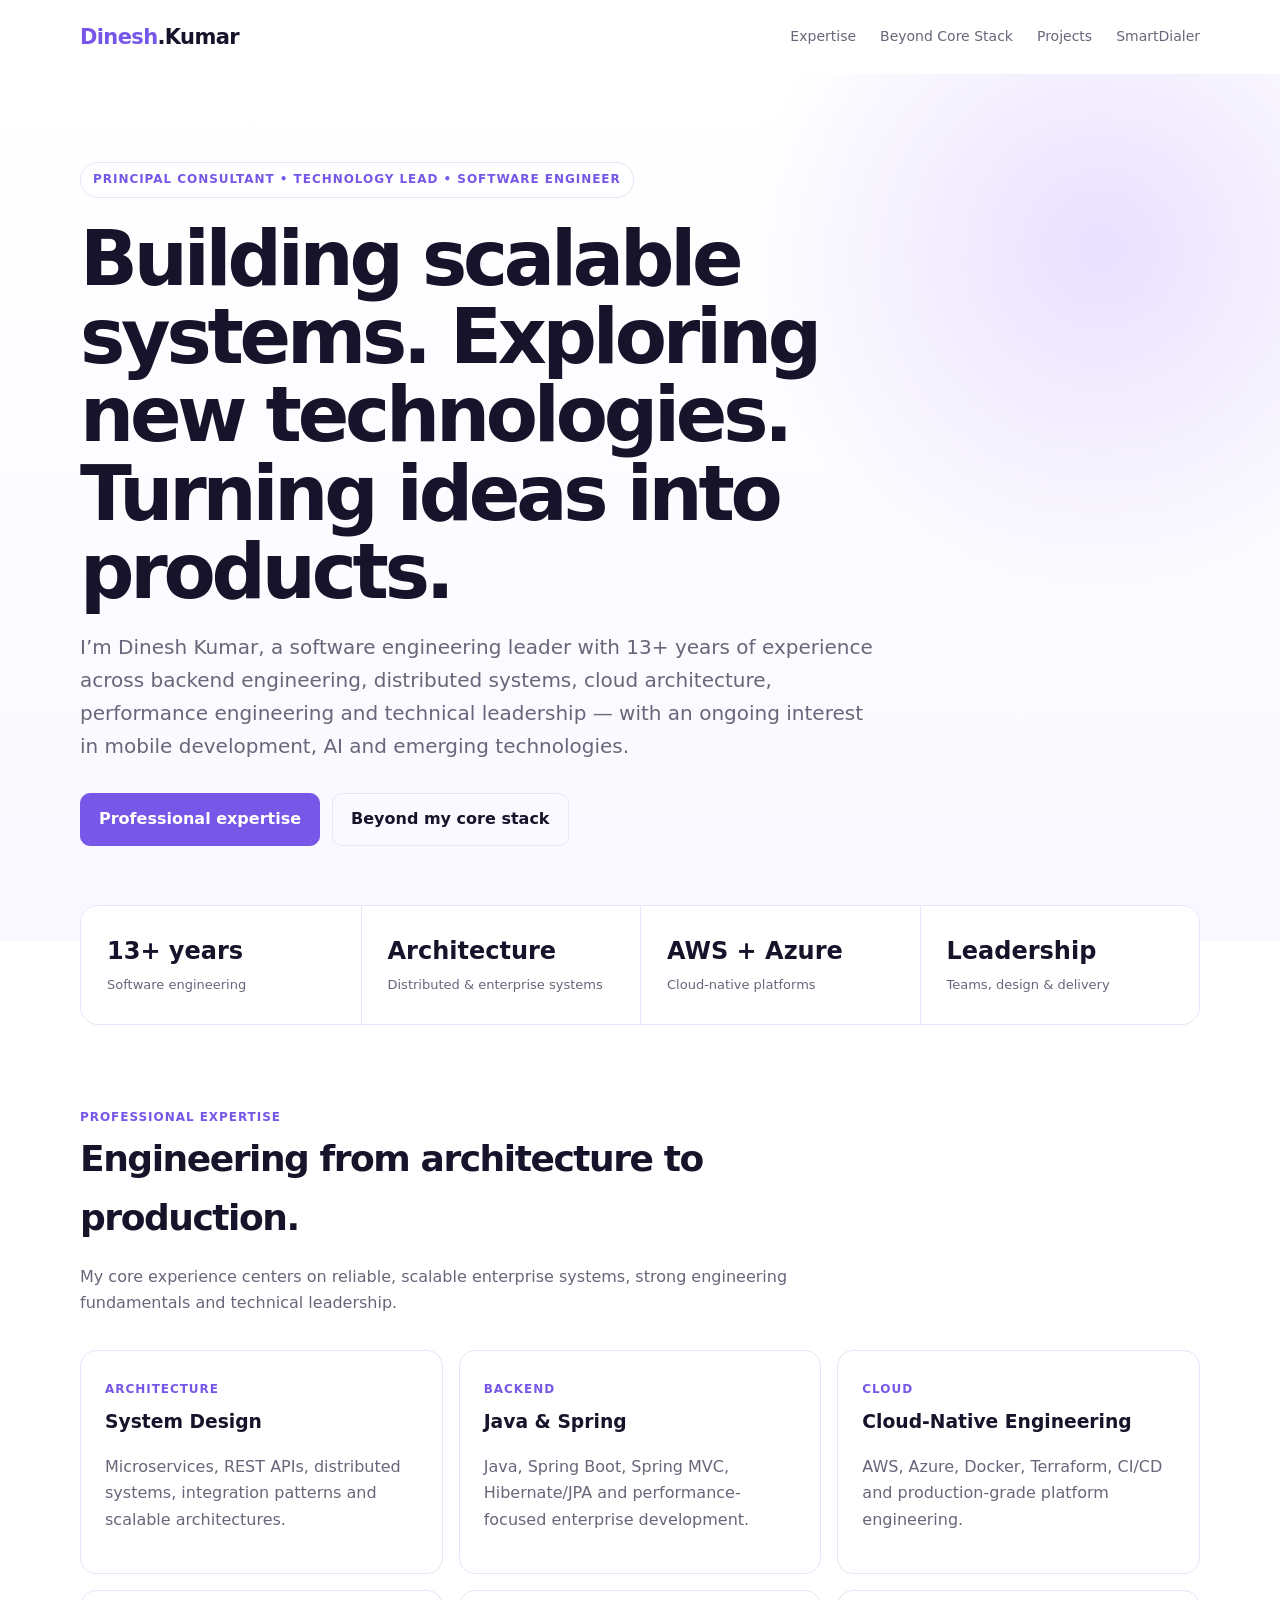
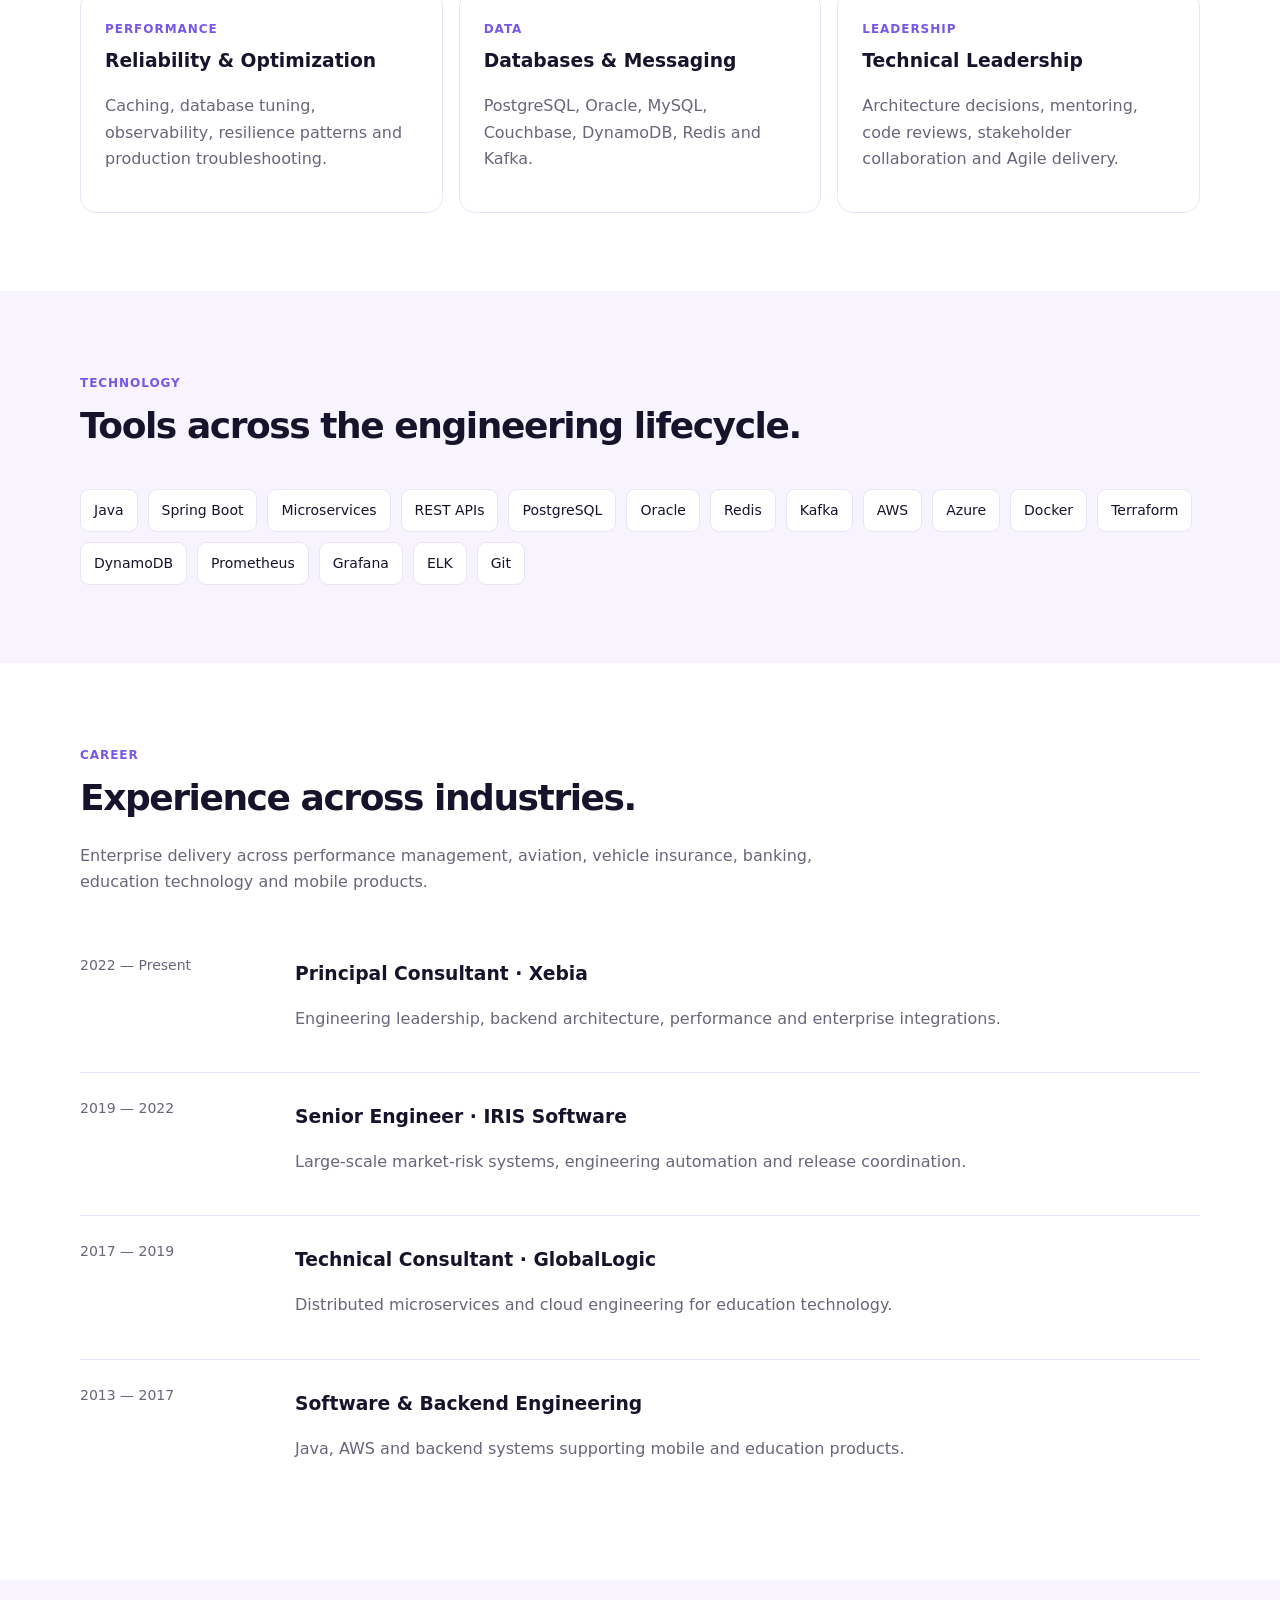
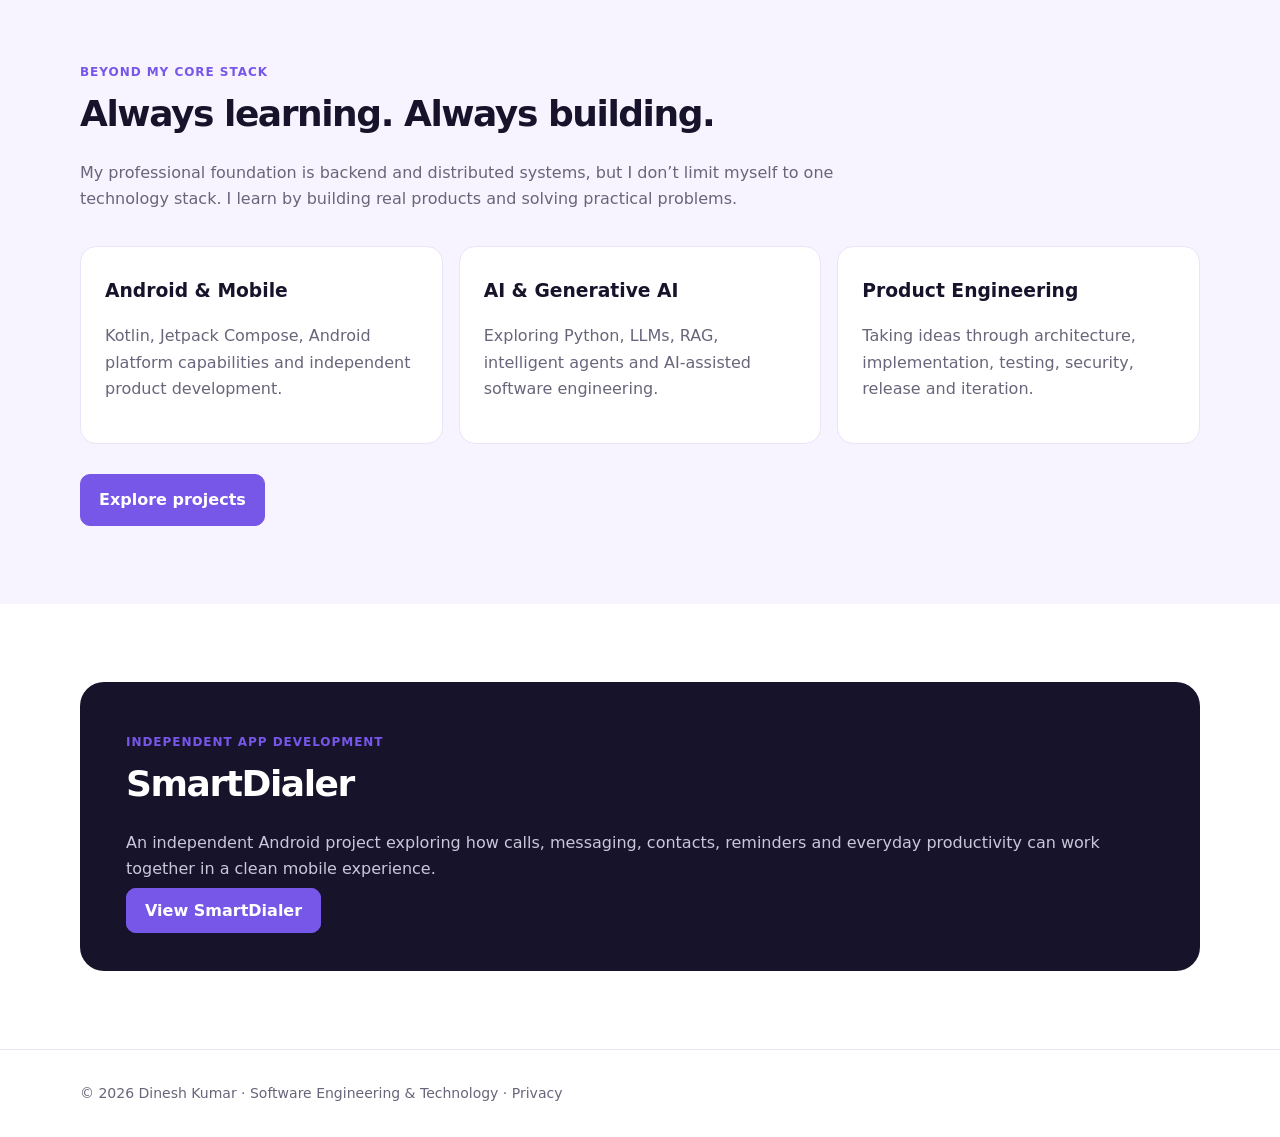
==== index.html @ f5a86233 "initial commit" ====
<!doctype html><html lang="en"><head><meta charset="utf-8"><meta name="viewport" content="width=device-width,initial-scale=1">
<meta name="description" content="Dinesh Kumar — Principal Consultant and Technology Lead with 13+ years across software architecture, backend engineering, distributed systems, cloud, performance and engineering leadership.">
<title>Dinesh Kumar | Principal Consultant & Technology Lead</title><link rel="stylesheet" href="assets/css/site.css"></head><body>
<div class="wrap"><nav><a class="brand" href="/"><span>Dinesh</span>.Kumar</a><div class="links"><a href="/#expertise">Expertise</a><a href="/#beyond">Beyond Core Stack</a><a href="/projects/">Projects</a><a href="/apps/smartdialer/">SmartDialer</a></div></nav></div>
<header class="hero"><div class="wrap"><span class="eyebrow">Principal Consultant • Technology Lead • Software Engineer</span>
<h1>Building scalable systems. Exploring new technologies. Turning ideas into products.</h1>
<p>I’m Dinesh Kumar, a software engineering leader with 13+ years of experience across backend engineering, distributed systems, cloud architecture, performance engineering and technical leadership — with an ongoing interest in mobile development, AI and emerging technologies.</p>
<div class="buttons"><a class="btn primary" href="#expertise">Professional expertise</a><a class="btn" href="#beyond">Beyond my core stack</a></div></div></header>
<main>
<div class="wrap"><div class="stats"><div class="stat"><b>13+ years</b><span>Software engineering</span></div><div class="stat"><b>Architecture</b><span>Distributed & enterprise systems</span></div><div class="stat"><b>AWS + Azure</b><span>Cloud-native platforms</span></div><div class="stat"><b>Leadership</b><span>Teams, design & delivery</span></div></div></div>
<section id="expertise"><div class="wrap"><div class="section-head"><span class="tag">Professional expertise</span><h2>Engineering from architecture to production.</h2><p>My core experience centers on reliable, scalable enterprise systems, strong engineering fundamentals and technical leadership.</p></div>
<div class="grid">
<article class="card"><span class="tag">Architecture</span><h3>System Design</h3><p>Microservices, REST APIs, distributed systems, integration patterns and scalable architectures.</p></article>
<article class="card"><span class="tag">Backend</span><h3>Java & Spring</h3><p>Java, Spring Boot, Spring MVC, Hibernate/JPA and performance-focused enterprise development.</p></article>
<article class="card"><span class="tag">Cloud</span><h3>Cloud-Native Engineering</h3><p>AWS, Azure, Docker, Terraform, CI/CD and production-grade platform engineering.</p></article>
<article class="card"><span class="tag">Performance</span><h3>Reliability & Optimization</h3><p>Caching, database tuning, observability, resilience patterns and production troubleshooting.</p></article>
<article class="card"><span class="tag">Data</span><h3>Databases & Messaging</h3><p>PostgreSQL, Oracle, MySQL, Couchbase, DynamoDB, Redis and Kafka.</p></article>
<article class="card"><span class="tag">Leadership</span><h3>Technical Leadership</h3><p>Architecture decisions, mentoring, code reviews, stakeholder collaboration and Agile delivery.</p></article>
</div></div></section>
<section class="soft"><div class="wrap"><div class="section-head"><span class="tag">Technology</span><h2>Tools across the engineering lifecycle.</h2></div>
<div class="chips"><span class="chip">Java</span><span class="chip">Spring Boot</span><span class="chip">Microservices</span><span class="chip">REST APIs</span><span class="chip">PostgreSQL</span><span class="chip">Oracle</span><span class="chip">Redis</span><span class="chip">Kafka</span><span class="chip">AWS</span><span class="chip">Azure</span><span class="chip">Docker</span><span class="chip">Terraform</span><span class="chip">DynamoDB</span><span class="chip">Prometheus</span><span class="chip">Grafana</span><span class="chip">ELK</span><span class="chip">Git</span></div></div></section>
<section><div class="wrap"><div class="section-head"><span class="tag">Career</span><h2>Experience across industries.</h2><p>Enterprise delivery across performance management, aviation, vehicle insurance, banking, education technology and mobile products.</p></div>
<div class="timeline"><div class="role"><div class="when">2022 — Present</div><div><h3>Principal Consultant · Xebia</h3><p class="muted">Engineering leadership, backend architecture, performance and enterprise integrations.</p></div></div>
<div class="role"><div class="when">2019 — 2022</div><div><h3>Senior Engineer · IRIS Software</h3><p class="muted">Large-scale market-risk systems, engineering automation and release coordination.</p></div></div>
<div class="role"><div class="when">2017 — 2019</div><div><h3>Technical Consultant · GlobalLogic</h3><p class="muted">Distributed microservices and cloud engineering for education technology.</p></div></div>
<div class="role"><div class="when">2013 — 2017</div><div><h3>Software & Backend Engineering</h3><p class="muted">Java, AWS and backend systems supporting mobile and education products.</p></div></div></div></div></section>
<section id="beyond" class="soft"><div class="wrap"><div class="section-head"><span class="tag">Beyond my core stack</span><h2>Always learning. Always building.</h2><p>My professional foundation is backend and distributed systems, but I don’t limit myself to one technology stack. I learn by building real products and solving practical problems.</p></div>
<div class="grid"><article class="card"><h3>Android & Mobile</h3><p>Kotlin, Jetpack Compose, Android platform capabilities and independent product development.</p></article>
<article class="card"><h3>AI & Generative AI</h3><p>Exploring Python, LLMs, RAG, intelligent agents and AI-assisted software engineering.</p></article>
<article class="card"><h3>Product Engineering</h3><p>Taking ideas through architecture, implementation, testing, security, release and iteration.</p></article></div>
<div class="buttons"><a class="btn primary" href="projects/">Explore projects</a></div></div></section>
<section><div class="wrap"><div class="dark"><span class="tag">Independent app development</span><h2>SmartDialer</h2><p>An independent Android project exploring how calls, messaging, contacts, reminders and everyday productivity can work together in a clean mobile experience.</p><a class="btn primary" href="apps/smartdialer/">View SmartDialer</a></div></div></section>
</main><footer><div class="wrap">© 2026 Dinesh Kumar · Software Engineering & Technology · <a href="privacy.html">Privacy</a></div></footer></body></html>
---- assets/css/site.css ----
:root{--ink:#17132b;--muted:#69657a;--purple:#7657e8;--soft:#f7f4ff;--line:#e9e4f7;--white:#fff}
*{box-sizing:border-box}html{scroll-behavior:smooth}
body{margin:0;font-family:Inter,ui-sans-serif,system-ui,-apple-system,"Segoe UI",sans-serif;color:var(--ink);background:#fff;line-height:1.65}
a{color:inherit;text-decoration:none}.wrap{width:min(1120px,92%);margin:auto}
nav{height:74px;display:flex;align-items:center;justify-content:space-between}.brand{font-weight:800;font-size:21px;letter-spacing:-.03em}.brand span{color:var(--purple)}
.links{display:flex;gap:24px;color:var(--muted);font-size:14px}.hero{padding:88px 0 95px;background:radial-gradient(circle at 86% 20%,#e9e0ff 0,transparent 27%),linear-gradient(180deg,#fff,#faf8ff)}
.eyebrow,.tag{color:var(--purple);font-weight:800;text-transform:uppercase;letter-spacing:.08em;font-size:12px}.eyebrow{display:inline-block;border:1px solid var(--line);background:#fff;padding:7px 12px;border-radius:99px}
h1{font-size:clamp(44px,7vw,76px);line-height:1.03;letter-spacing:-.055em;margin:22px 0 18px;max-width:900px}h2{font-size:36px;letter-spacing:-.04em;margin:0 0 10px}h3{margin:5px 0 8px}
.hero p,.muted,.section-head p,.card p{color:var(--muted)}.hero p{font-size:20px;max-width:800px}
.buttons{display:flex;gap:12px;flex-wrap:wrap;margin-top:30px}.btn{padding:12px 18px;border-radius:10px;font-weight:700;border:1px solid var(--line)}.primary{background:var(--purple);color:white;border-color:var(--purple)}
section{padding:78px 0}.section-head{max-width:760px;margin-bottom:34px}.stats{display:grid;grid-template-columns:repeat(4,1fr);border:1px solid var(--line);border-radius:18px;overflow:hidden;margin-top:-36px;background:#fff;position:relative}
.stat{padding:26px}.stat+.stat{border-left:1px solid var(--line)}.stat b{display:block;font-size:24px}.stat span{color:var(--muted);font-size:13px}
.grid{display:grid;grid-template-columns:repeat(3,1fr);gap:16px}.card{border:1px solid var(--line);border-radius:16px;padding:24px;background:#fff}.soft{background:var(--soft)}
.chips{display:flex;flex-wrap:wrap;gap:10px}.chip{background:#fff;border:1px solid var(--line);padding:9px 13px;border-radius:9px;font-size:14px}
.timeline{display:grid}.role{display:grid;grid-template-columns:190px 1fr;gap:25px;border-top:1px solid var(--line);padding:24px 0}.role:first-child{border-top:0}.when{color:var(--muted);font-size:14px}
.dark{background:var(--ink);color:white;border-radius:24px;padding:46px}.dark p{color:#cbc7d9}.project-link{color:var(--purple);font-weight:700}
.content{max-width:850px}.notice{background:var(--soft);border:1px solid var(--line);padding:18px 20px;border-radius:14px}
footer{padding:32px 0;border-top:1px solid var(--line);color:var(--muted);font-size:14px}
@media(max-width:760px){.links{display:none}.grid,.stats{grid-template-columns:1fr}.stat+.stat{border-left:0;border-top:1px solid var(--line)}.role{grid-template-columns:1fr}.hero{padding-top:55px}}
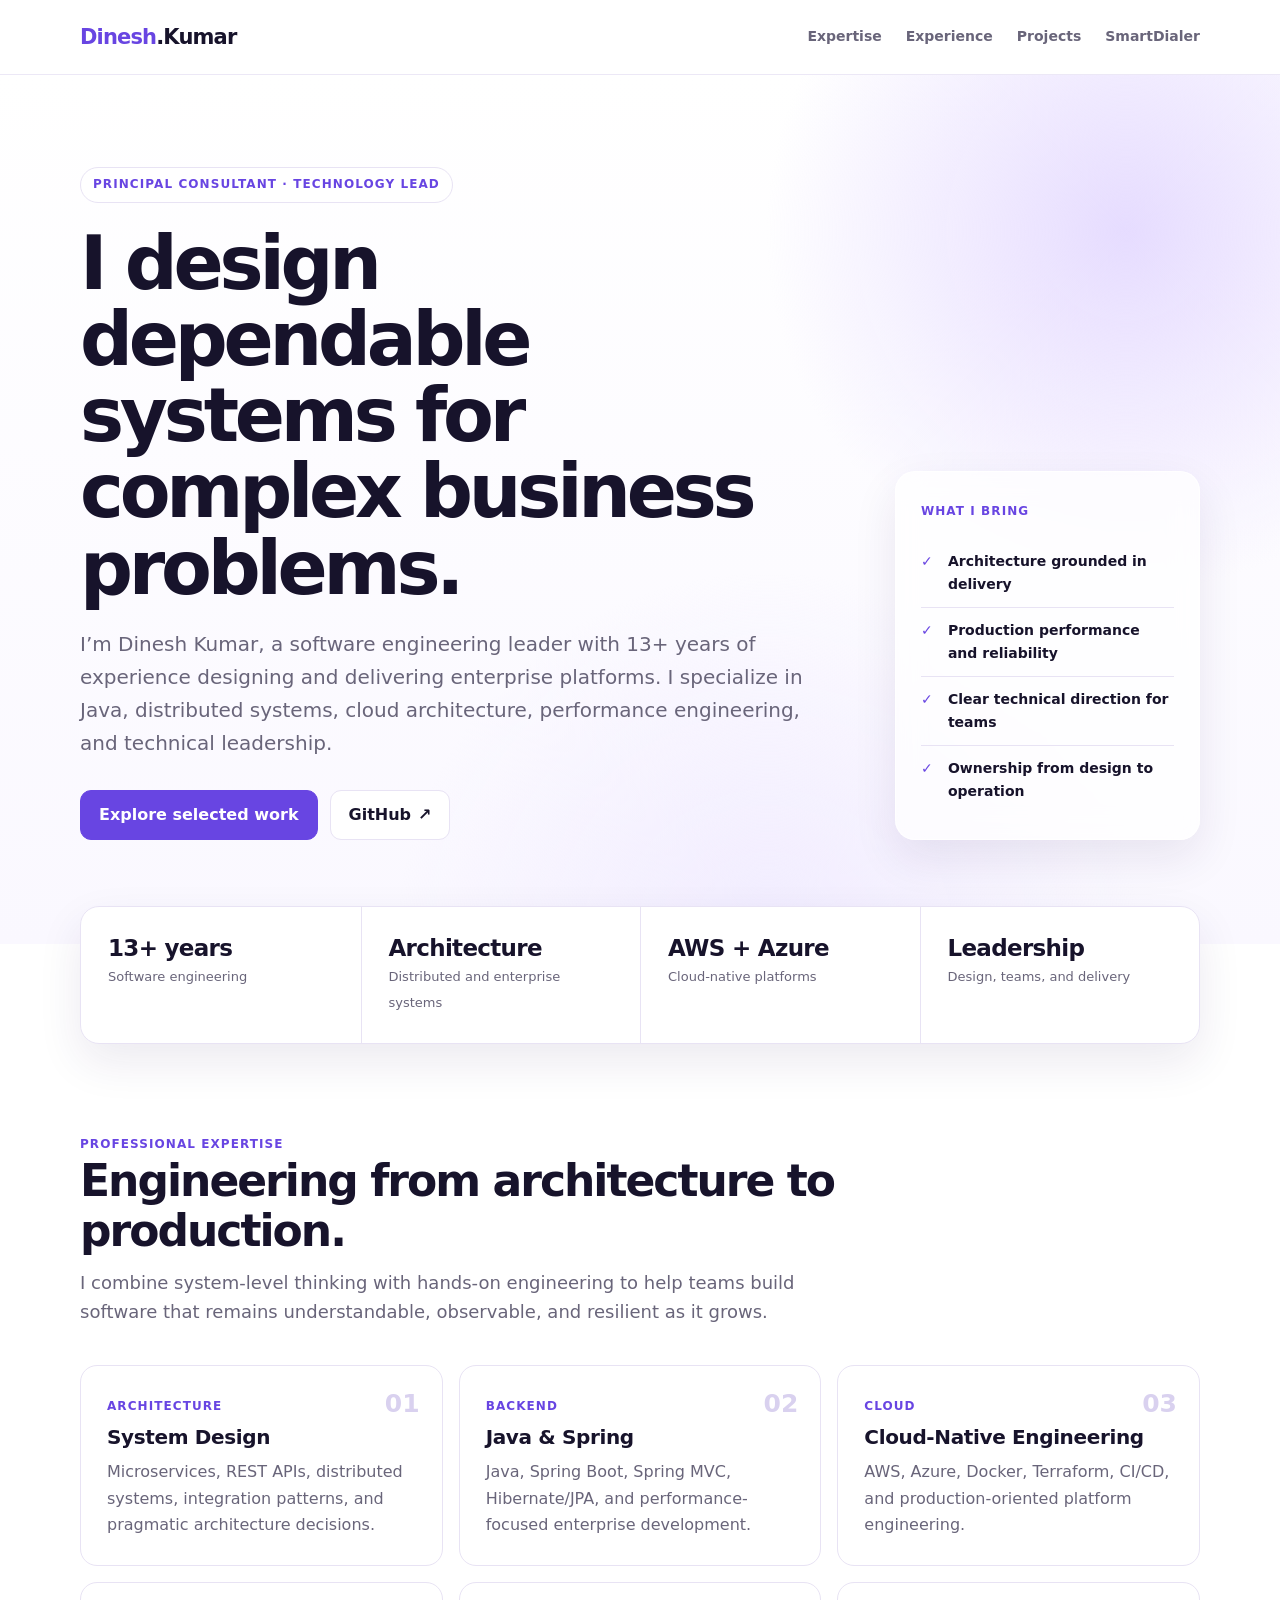
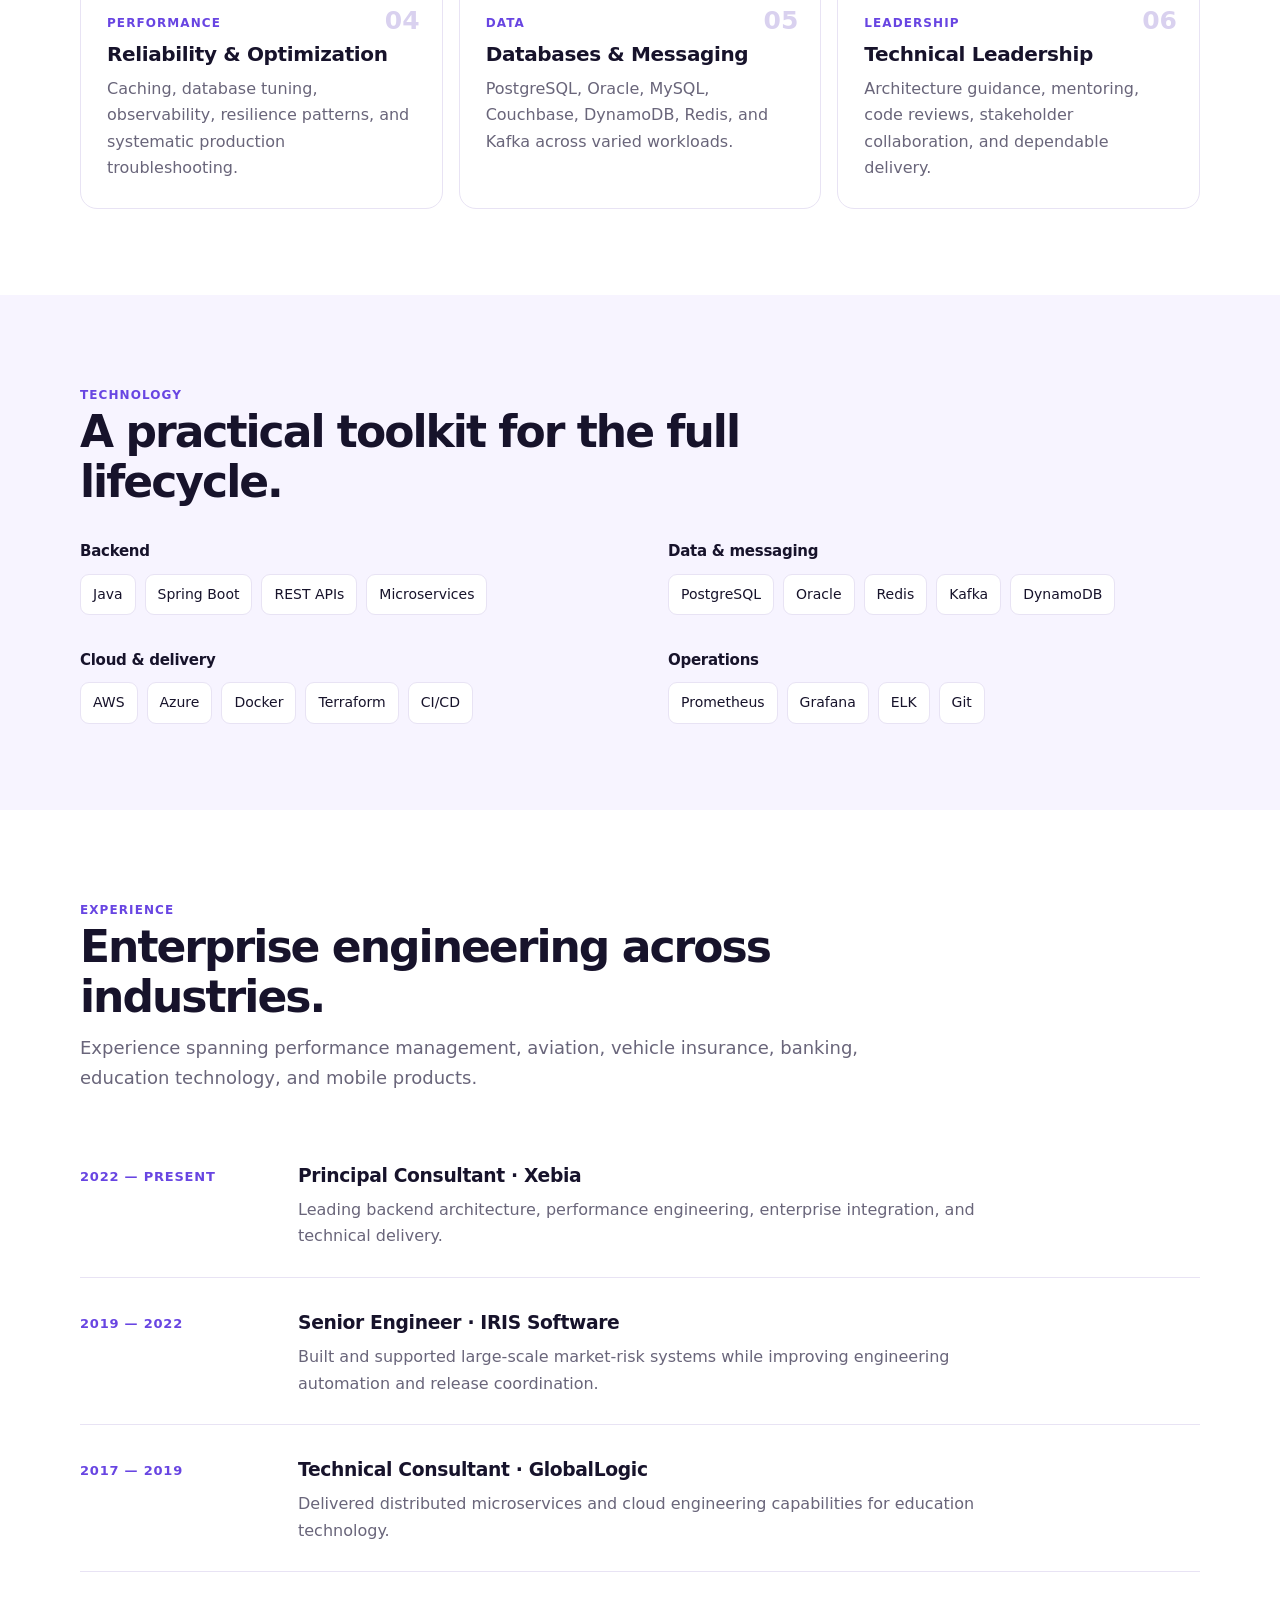
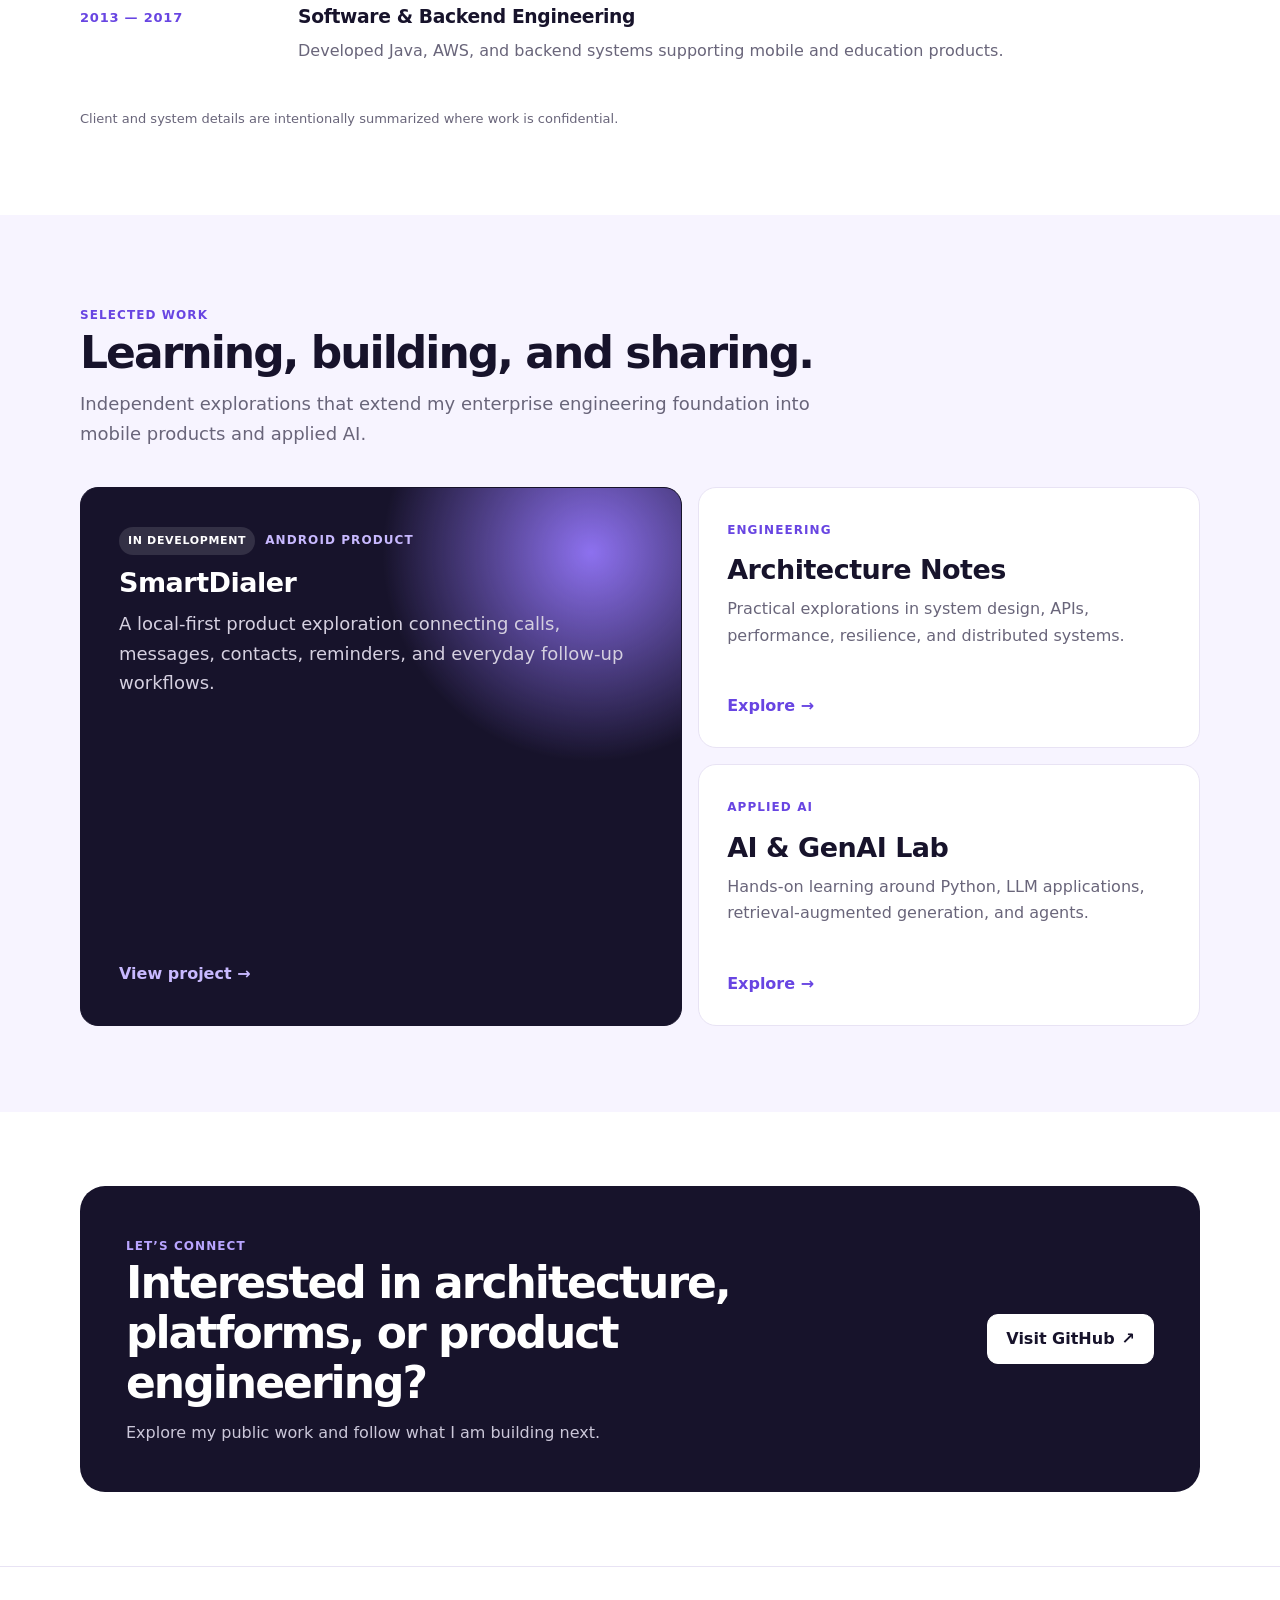
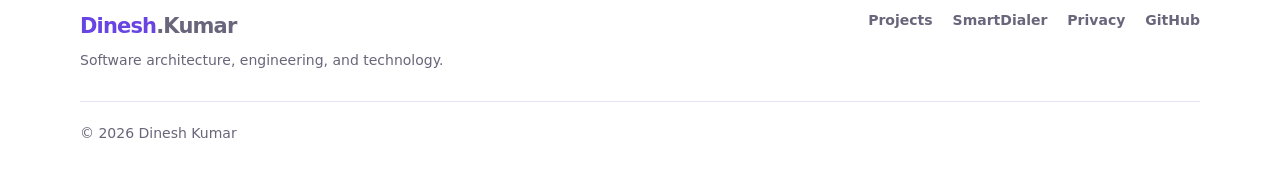
==== commit 9d162e25: "Improve portfolio content and deployment readiness" ====
--- a/index.html
+++ b/index.html
@@ -1,33 +1,85 @@
-<!doctype html><html lang="en"><head><meta charset="utf-8"><meta name="viewport" content="width=device-width,initial-scale=1">
-<meta name="description" content="Dinesh Kumar — Principal Consultant and Technology Lead with 13+ years across software architecture, backend engineering, distributed systems, cloud, performance and engineering leadership.">
-<title>Dinesh Kumar | Principal Consultant & Technology Lead</title><link rel="stylesheet" href="assets/css/site.css"></head><body>
-<div class="wrap"><nav><a class="brand" href="/"><span>Dinesh</span>.Kumar</a><div class="links"><a href="/#expertise">Expertise</a><a href="/#beyond">Beyond Core Stack</a><a href="/projects/">Projects</a><a href="/apps/smartdialer/">SmartDialer</a></div></nav></div>
-<header class="hero"><div class="wrap"><span class="eyebrow">Principal Consultant • Technology Lead • Software Engineer</span>
-<h1>Building scalable systems. Exploring new technologies. Turning ideas into products.</h1>
-<p>I’m Dinesh Kumar, a software engineering leader with 13+ years of experience across backend engineering, distributed systems, cloud architecture, performance engineering and technical leadership — with an ongoing interest in mobile development, AI and emerging technologies.</p>
-<div class="buttons"><a class="btn primary" href="#expertise">Professional expertise</a><a class="btn" href="#beyond">Beyond my core stack</a></div></div></header>
-<main>
-<div class="wrap"><div class="stats"><div class="stat"><b>13+ years</b><span>Software engineering</span></div><div class="stat"><b>Architecture</b><span>Distributed & enterprise systems</span></div><div class="stat"><b>AWS + Azure</b><span>Cloud-native platforms</span></div><div class="stat"><b>Leadership</b><span>Teams, design & delivery</span></div></div></div>
-<section id="expertise"><div class="wrap"><div class="section-head"><span class="tag">Professional expertise</span><h2>Engineering from architecture to production.</h2><p>My core experience centers on reliable, scalable enterprise systems, strong engineering fundamentals and technical leadership.</p></div>
-<div class="grid">
-<article class="card"><span class="tag">Architecture</span><h3>System Design</h3><p>Microservices, REST APIs, distributed systems, integration patterns and scalable architectures.</p></article>
-<article class="card"><span class="tag">Backend</span><h3>Java & Spring</h3><p>Java, Spring Boot, Spring MVC, Hibernate/JPA and performance-focused enterprise development.</p></article>
-<article class="card"><span class="tag">Cloud</span><h3>Cloud-Native Engineering</h3><p>AWS, Azure, Docker, Terraform, CI/CD and production-grade platform engineering.</p></article>
-<article class="card"><span class="tag">Performance</span><h3>Reliability & Optimization</h3><p>Caching, database tuning, observability, resilience patterns and production troubleshooting.</p></article>
-<article class="card"><span class="tag">Data</span><h3>Databases & Messaging</h3><p>PostgreSQL, Oracle, MySQL, Couchbase, DynamoDB, Redis and Kafka.</p></article>
-<article class="card"><span class="tag">Leadership</span><h3>Technical Leadership</h3><p>Architecture decisions, mentoring, code reviews, stakeholder collaboration and Agile delivery.</p></article>
-</div></div></section>
-<section class="soft"><div class="wrap"><div class="section-head"><span class="tag">Technology</span><h2>Tools across the engineering lifecycle.</h2></div>
-<div class="chips"><span class="chip">Java</span><span class="chip">Spring Boot</span><span class="chip">Microservices</span><span class="chip">REST APIs</span><span class="chip">PostgreSQL</span><span class="chip">Oracle</span><span class="chip">Redis</span><span class="chip">Kafka</span><span class="chip">AWS</span><span class="chip">Azure</span><span class="chip">Docker</span><span class="chip">Terraform</span><span class="chip">DynamoDB</span><span class="chip">Prometheus</span><span class="chip">Grafana</span><span class="chip">ELK</span><span class="chip">Git</span></div></div></section>
-<section><div class="wrap"><div class="section-head"><span class="tag">Career</span><h2>Experience across industries.</h2><p>Enterprise delivery across performance management, aviation, vehicle insurance, banking, education technology and mobile products.</p></div>
-<div class="timeline"><div class="role"><div class="when">2022 — Present</div><div><h3>Principal Consultant · Xebia</h3><p class="muted">Engineering leadership, backend architecture, performance and enterprise integrations.</p></div></div>
-<div class="role"><div class="when">2019 — 2022</div><div><h3>Senior Engineer · IRIS Software</h3><p class="muted">Large-scale market-risk systems, engineering automation and release coordination.</p></div></div>
-<div class="role"><div class="when">2017 — 2019</div><div><h3>Technical Consultant · GlobalLogic</h3><p class="muted">Distributed microservices and cloud engineering for education technology.</p></div></div>
-<div class="role"><div class="when">2013 — 2017</div><div><h3>Software & Backend Engineering</h3><p class="muted">Java, AWS and backend systems supporting mobile and education products.</p></div></div></div></div></section>
-<section id="beyond" class="soft"><div class="wrap"><div class="section-head"><span class="tag">Beyond my core stack</span><h2>Always learning. Always building.</h2><p>My professional foundation is backend and distributed systems, but I don’t limit myself to one technology stack. I learn by building real products and solving practical problems.</p></div>
-<div class="grid"><article class="card"><h3>Android & Mobile</h3><p>Kotlin, Jetpack Compose, Android platform capabilities and independent product development.</p></article>
-<article class="card"><h3>AI & Generative AI</h3><p>Exploring Python, LLMs, RAG, intelligent agents and AI-assisted software engineering.</p></article>
-<article class="card"><h3>Product Engineering</h3><p>Taking ideas through architecture, implementation, testing, security, release and iteration.</p></article></div>
-<div class="buttons"><a class="btn primary" href="projects/">Explore projects</a></div></div></section>
-<section><div class="wrap"><div class="dark"><span class="tag">Independent app development</span><h2>SmartDialer</h2><p>An independent Android project exploring how calls, messaging, contacts, reminders and everyday productivity can work together in a clean mobile experience.</p><a class="btn primary" href="apps/smartdialer/">View SmartDialer</a></div></div></section>
-</main><footer><div class="wrap">© 2026 Dinesh Kumar · Software Engineering & Technology · <a href="privacy.html">Privacy</a></div></footer></body></html>+<!doctype html>
+<html lang="en">
+<head>
+  <meta charset="utf-8">
+  <meta name="viewport" content="width=device-width,initial-scale=1">
+  <meta name="description" content="Dinesh Kumar is a Principal Consultant and technology leader specializing in Java, distributed systems, cloud architecture, performance engineering, and dependable enterprise platforms.">
+  <meta name="theme-color" content="#17132b">
+  <meta property="og:type" content="website">
+  <meta property="og:title" content="Dinesh Kumar | Principal Consultant & Technology Lead">
+  <meta property="og:description" content="Architecture, backend engineering, cloud platforms, performance, and technical leadership backed by 13+ years of experience.">
+  <meta property="og:url" content="https://2dineshkr.github.io/dinesh-kumar-profile/">
+  <meta name="twitter:card" content="summary">
+  <link rel="canonical" href="https://2dineshkr.github.io/dinesh-kumar-profile/">
+  <link rel="icon" href="favicon.svg" type="image/svg+xml"><title>Dinesh Kumar | Principal Consultant & Technology Lead</title>
+  <link rel="stylesheet" href="assets/css/site.css">
+  <script type="application/ld+json">
+  {
+    "@context": "https://schema.org",
+    "@type": "Person",
+    "name": "Dinesh Kumar",
+    "jobTitle": "Principal Consultant and Technology Lead",
+    "url": "https://2dineshkr.github.io/dinesh-kumar-profile/",
+    "sameAs": ["https://github.com/2dineshkr"],
+    "knowsAbout": ["Java", "Spring Boot", "Distributed Systems", "Cloud Architecture", "Performance Engineering", "Technical Leadership"]
+  }
+  </script>
+</head>
+<body>
+<a class="skip-link" href="#main-content">Skip to content</a>
+<div class="nav-shell"><div class="wrap"><nav aria-label="Primary navigation">
+  <a class="brand" href="./" aria-label="Dinesh Kumar home"><span>Dinesh</span>.Kumar</a>
+  <div class="links"><a href="#expertise">Expertise</a><a href="#experience">Experience</a><a href="projects/">Projects</a><a href="apps/smartdialer/">SmartDialer</a></div>
+</nav></div></div>
+
+<header class="hero"><div class="wrap hero-grid">
+  <div><span class="eyebrow">Principal Consultant · Technology Lead</span><h1>I design dependable systems for complex business problems.</h1><p class="hero-copy">I’m Dinesh Kumar, a software engineering leader with 13+ years of experience designing and delivering enterprise platforms. I specialize in Java, distributed systems, cloud architecture, performance engineering, and technical leadership.</p><div class="buttons"><a class="btn primary" href="projects/">Explore selected work</a><a class="btn" href="https://github.com/2dineshkr" target="_blank" rel="noopener noreferrer">GitHub <span aria-hidden="true">↗</span></a></div></div>
+  <aside class="hero-panel" aria-label="Professional focus"><span class="tag">What I bring</span><ul class="check-list"><li>Architecture grounded in delivery</li><li>Production performance and reliability</li><li>Clear technical direction for teams</li><li>Ownership from design to operation</li></ul></aside>
+</div></header>
+
+<main id="main-content">
+  <div class="wrap"><div class="stats" aria-label="Career highlights"><div class="stat"><b>13+ years</b><span>Software engineering</span></div><div class="stat"><b>Architecture</b><span>Distributed and enterprise systems</span></div><div class="stat"><b>AWS + Azure</b><span>Cloud-native platforms</span></div><div class="stat"><b>Leadership</b><span>Design, teams, and delivery</span></div></div></div>
+
+  <section id="expertise"><div class="wrap"><div class="section-head"><span class="tag">Professional expertise</span><h2>Engineering from architecture to production.</h2><p>I combine system-level thinking with hands-on engineering to help teams build software that remains understandable, observable, and resilient as it grows.</p></div>
+    <div class="grid">
+      <article class="card"><span class="card-number">01</span><span class="tag">Architecture</span><h3>System Design</h3><p>Microservices, REST APIs, distributed systems, integration patterns, and pragmatic architecture decisions.</p></article>
+      <article class="card"><span class="card-number">02</span><span class="tag">Backend</span><h3>Java & Spring</h3><p>Java, Spring Boot, Spring MVC, Hibernate/JPA, and performance-focused enterprise development.</p></article>
+      <article class="card"><span class="card-number">03</span><span class="tag">Cloud</span><h3>Cloud-Native Engineering</h3><p>AWS, Azure, Docker, Terraform, CI/CD, and production-oriented platform engineering.</p></article>
+      <article class="card"><span class="card-number">04</span><span class="tag">Performance</span><h3>Reliability & Optimization</h3><p>Caching, database tuning, observability, resilience patterns, and systematic production troubleshooting.</p></article>
+      <article class="card"><span class="card-number">05</span><span class="tag">Data</span><h3>Databases & Messaging</h3><p>PostgreSQL, Oracle, MySQL, Couchbase, DynamoDB, Redis, and Kafka across varied workloads.</p></article>
+      <article class="card"><span class="card-number">06</span><span class="tag">Leadership</span><h3>Technical Leadership</h3><p>Architecture guidance, mentoring, code reviews, stakeholder collaboration, and dependable delivery.</p></article>
+    </div>
+  </div></section>
+
+  <section class="soft" aria-labelledby="technology-title"><div class="wrap"><div class="section-head compact"><span class="tag">Technology</span><h2 id="technology-title">A practical toolkit for the full lifecycle.</h2></div>
+    <div class="technology-groups">
+      <div><h3>Backend</h3><div class="chips"><span class="chip">Java</span><span class="chip">Spring Boot</span><span class="chip">REST APIs</span><span class="chip">Microservices</span></div></div>
+      <div><h3>Data & messaging</h3><div class="chips"><span class="chip">PostgreSQL</span><span class="chip">Oracle</span><span class="chip">Redis</span><span class="chip">Kafka</span><span class="chip">DynamoDB</span></div></div>
+      <div><h3>Cloud & delivery</h3><div class="chips"><span class="chip">AWS</span><span class="chip">Azure</span><span class="chip">Docker</span><span class="chip">Terraform</span><span class="chip">CI/CD</span></div></div>
+      <div><h3>Operations</h3><div class="chips"><span class="chip">Prometheus</span><span class="chip">Grafana</span><span class="chip">ELK</span><span class="chip">Git</span></div></div>
+    </div>
+  </div></section>
+
+  <section id="experience"><div class="wrap"><div class="section-head"><span class="tag">Experience</span><h2>Enterprise engineering across industries.</h2><p>Experience spanning performance management, aviation, vehicle insurance, banking, education technology, and mobile products.</p></div>
+    <div class="timeline">
+      <article class="role"><div class="when">2022 — Present</div><div><h3>Principal Consultant · Xebia</h3><p>Leading backend architecture, performance engineering, enterprise integration, and technical delivery.</p></div></article>
+      <article class="role"><div class="when">2019 — 2022</div><div><h3>Senior Engineer · IRIS Software</h3><p>Built and supported large-scale market-risk systems while improving engineering automation and release coordination.</p></div></article>
+      <article class="role"><div class="when">2017 — 2019</div><div><h3>Technical Consultant · GlobalLogic</h3><p>Delivered distributed microservices and cloud engineering capabilities for education technology.</p></div></article>
+      <article class="role"><div class="when">2013 — 2017</div><div><h3>Software & Backend Engineering</h3><p>Developed Java, AWS, and backend systems supporting mobile and education products.</p></div></article>
+    </div><p class="confidential-note">Client and system details are intentionally summarized where work is confidential.</p>
+  </div></section>
+
+  <section class="soft" aria-labelledby="work-title"><div class="wrap"><div class="section-head"><span class="tag">Selected work</span><h2 id="work-title">Learning, building, and sharing.</h2><p>Independent explorations that extend my enterprise engineering foundation into mobile products and applied AI.</p></div>
+    <div class="project-grid">
+      <a class="project-card featured" href="apps/smartdialer/"><div><span class="status">In development</span><span class="tag">Android product</span><h3>SmartDialer</h3><p>A local-first product exploration connecting calls, messages, contacts, reminders, and everyday follow-up workflows.</p></div><span class="project-link">View project <span aria-hidden="true">→</span></span></a>
+      <a class="project-card" href="projects/engineering/"><div><span class="tag">Engineering</span><h3>Architecture Notes</h3><p>Practical explorations in system design, APIs, performance, resilience, and distributed systems.</p></div><span class="project-link">Explore <span aria-hidden="true">→</span></span></a>
+      <a class="project-card" href="projects/ai/"><div><span class="tag">Applied AI</span><h3>AI & GenAI Lab</h3><p>Hands-on learning around Python, LLM applications, retrieval-augmented generation, and agents.</p></div><span class="project-link">Explore <span aria-hidden="true">→</span></span></a>
+    </div>
+  </div></section>
+
+  <section class="cta-section"><div class="wrap"><div class="dark"><div><span class="tag">Let’s connect</span><h2>Interested in architecture, platforms, or product engineering?</h2><p>Explore my public work and follow what I am building next.</p></div><a class="btn light" href="https://github.com/2dineshkr" target="_blank" rel="noopener noreferrer">Visit GitHub <span aria-hidden="true">↗</span></a></div></div></section>
+</main>
+
+<footer><div class="wrap footer-grid"><div><a class="brand" href="./"><span>Dinesh</span>.Kumar</a><p>Software architecture, engineering, and technology.</p></div><div class="footer-links"><a href="projects/">Projects</a><a href="apps/smartdialer/">SmartDialer</a><a href="privacy.html">Privacy</a><a href="https://github.com/2dineshkr" target="_blank" rel="noopener noreferrer">GitHub</a></div><p class="copyright">© 2026 Dinesh Kumar</p></div></footer>
+</body>
+</html>
--- a/assets/css/site.css
+++ b/assets/css/site.css
@@ -1,19 +1,142 @@
-:root{--ink:#17132b;--muted:#69657a;--purple:#7657e8;--soft:#f7f4ff;--line:#e9e4f7;--white:#fff}
-*{box-sizing:border-box}html{scroll-behavior:smooth}
-body{margin:0;font-family:Inter,ui-sans-serif,system-ui,-apple-system,"Segoe UI",sans-serif;color:var(--ink);background:#fff;line-height:1.65}
-a{color:inherit;text-decoration:none}.wrap{width:min(1120px,92%);margin:auto}
-nav{height:74px;display:flex;align-items:center;justify-content:space-between}.brand{font-weight:800;font-size:21px;letter-spacing:-.03em}.brand span{color:var(--purple)}
-.links{display:flex;gap:24px;color:var(--muted);font-size:14px}.hero{padding:88px 0 95px;background:radial-gradient(circle at 86% 20%,#e9e0ff 0,transparent 27%),linear-gradient(180deg,#fff,#faf8ff)}
-.eyebrow,.tag{color:var(--purple);font-weight:800;text-transform:uppercase;letter-spacing:.08em;font-size:12px}.eyebrow{display:inline-block;border:1px solid var(--line);background:#fff;padding:7px 12px;border-radius:99px}
-h1{font-size:clamp(44px,7vw,76px);line-height:1.03;letter-spacing:-.055em;margin:22px 0 18px;max-width:900px}h2{font-size:36px;letter-spacing:-.04em;margin:0 0 10px}h3{margin:5px 0 8px}
-.hero p,.muted,.section-head p,.card p{color:var(--muted)}.hero p{font-size:20px;max-width:800px}
-.buttons{display:flex;gap:12px;flex-wrap:wrap;margin-top:30px}.btn{padding:12px 18px;border-radius:10px;font-weight:700;border:1px solid var(--line)}.primary{background:var(--purple);color:white;border-color:var(--purple)}
-section{padding:78px 0}.section-head{max-width:760px;margin-bottom:34px}.stats{display:grid;grid-template-columns:repeat(4,1fr);border:1px solid var(--line);border-radius:18px;overflow:hidden;margin-top:-36px;background:#fff;position:relative}
-.stat{padding:26px}.stat+.stat{border-left:1px solid var(--line)}.stat b{display:block;font-size:24px}.stat span{color:var(--muted);font-size:13px}
-.grid{display:grid;grid-template-columns:repeat(3,1fr);gap:16px}.card{border:1px solid var(--line);border-radius:16px;padding:24px;background:#fff}.soft{background:var(--soft)}
-.chips{display:flex;flex-wrap:wrap;gap:10px}.chip{background:#fff;border:1px solid var(--line);padding:9px 13px;border-radius:9px;font-size:14px}
-.timeline{display:grid}.role{display:grid;grid-template-columns:190px 1fr;gap:25px;border-top:1px solid var(--line);padding:24px 0}.role:first-child{border-top:0}.when{color:var(--muted);font-size:14px}
-.dark{background:var(--ink);color:white;border-radius:24px;padding:46px}.dark p{color:#cbc7d9}.project-link{color:var(--purple);font-weight:700}
-.content{max-width:850px}.notice{background:var(--soft);border:1px solid var(--line);padding:18px 20px;border-radius:14px}
-footer{padding:32px 0;border-top:1px solid var(--line);color:var(--muted);font-size:14px}
-@media(max-width:760px){.links{display:none}.grid,.stats{grid-template-columns:1fr}.stat+.stat{border-left:0;border-top:1px solid var(--line)}.role{grid-template-columns:1fr}.hero{padding-top:55px}}+:root {
+  --ink: #17132b;
+  --ink-2: #29233f;
+  --muted: #69657a;
+  --purple: #6845e2;
+  --purple-dark: #5232bd;
+  --soft: #f7f4ff;
+  --line: #e8e3f4;
+  --white: #fff;
+  --shadow: 0 18px 45px rgba(39, 25, 84, .09);
+}
+* { box-sizing: border-box; }
+html { scroll-behavior: smooth; }
+body { margin: 0; font-family: Inter, ui-sans-serif, system-ui, -apple-system, "Segoe UI", sans-serif; color: var(--ink); background: var(--white); line-height: 1.65; }
+a { color: inherit; text-decoration: none; }
+p { margin-top: 0; }
+.wrap { width: min(1120px, 92%); margin: auto; }
+.skip-link { position: fixed; z-index: 100; left: 16px; top: -60px; background: var(--ink); color: white; padding: 10px 14px; border-radius: 8px; }
+.skip-link:focus { top: 12px; }
+:focus-visible { outline: 3px solid #ffbd3e; outline-offset: 3px; }
+.nav-shell { background: rgba(255, 255, 255, .92); border-bottom: 1px solid rgba(232, 227, 244, .8); }
+nav { min-height: 74px; display: flex; align-items: center; justify-content: space-between; gap: 28px; }
+.brand { font-weight: 850; font-size: 21px; letter-spacing: -.04em; white-space: nowrap; }
+.brand span { color: var(--purple); }
+.links { display: flex; align-items: center; justify-content: flex-end; gap: 24px; color: var(--muted); font-size: 14px; font-weight: 650; }
+.links a, .footer-links a { transition: color .2s ease; }
+.links a:hover, .links a[aria-current="page"], .footer-links a:hover { color: var(--purple); }
+.hero { padding: 92px 0 104px; background: radial-gradient(circle at 88% 18%, #e6dcff 0, transparent 27%), radial-gradient(circle at 60% 100%, #f1ecff 0, transparent 32%), linear-gradient(180deg, #fff, #faf8ff); overflow: hidden; }
+.hero-grid { display: grid; grid-template-columns: minmax(0, 1.6fr) minmax(280px, .65fr); align-items: end; gap: 64px; }
+.eyebrow, .tag { color: var(--purple); font-weight: 800; text-transform: uppercase; letter-spacing: .09em; font-size: 12px; }
+.eyebrow { display: inline-block; border: 1px solid var(--line); background: rgba(255, 255, 255, .86); padding: 7px 12px; border-radius: 999px; }
+h1 { font-size: clamp(44px, 6.5vw, 74px); line-height: 1.03; letter-spacing: -.057em; margin: 22px 0; max-width: 920px; }
+h2 { font-size: clamp(32px, 4vw, 44px); line-height: 1.13; letter-spacing: -.045em; margin: 0 0 12px; }
+h3 { margin: 6px 0 9px; line-height: 1.3; letter-spacing: -.018em; }
+.hero-copy { color: var(--muted); font-size: clamp(18px, 2vw, 20px); max-width: 780px; }
+.hero-panel { position: relative; padding: 25px; border: 1px solid rgba(255, 255, 255, .75); background: rgba(255, 255, 255, .72); border-radius: 20px; box-shadow: var(--shadow); backdrop-filter: blur(14px); }
+.check-list { list-style: none; padding: 0; margin: 15px 0 0; }
+.check-list li { position: relative; padding: 11px 0 11px 27px; border-top: 1px solid var(--line); font-weight: 650; font-size: 14px; }
+.check-list li:first-child { border-top: 0; }
+.check-list li::before { content: "✓"; position: absolute; left: 0; color: var(--purple); font-weight: 900; }
+.buttons { display: flex; gap: 12px; flex-wrap: wrap; margin-top: 30px; }
+.btn { display: inline-flex; align-items: center; justify-content: center; gap: 7px; min-height: 48px; padding: 11px 18px; border-radius: 11px; font-weight: 750; border: 1px solid var(--line); background: white; transition: transform .2s ease, box-shadow .2s ease, background .2s ease; }
+.btn:hover { transform: translateY(-2px); box-shadow: 0 10px 25px rgba(39, 25, 84, .12); }
+.btn.primary { background: var(--purple); color: white; border-color: var(--purple); }
+.btn.primary:hover { background: var(--purple-dark); }
+.btn.light { background: white; color: var(--ink); border-color: white; flex: 0 0 auto; }
+section { padding: 86px 0; }
+.section-head { max-width: 780px; margin-bottom: 38px; }
+.section-head.compact { margin-bottom: 30px; }
+.section-head p, .card p, .project-card p, .muted { color: var(--muted); }
+.section-head p { font-size: 18px; }
+.stats { display: grid; grid-template-columns: repeat(4, 1fr); border: 1px solid var(--line); border-radius: 19px; overflow: hidden; margin-top: -38px; background: white; position: relative; box-shadow: var(--shadow); }
+.stat { padding: 27px; }
+.stat + .stat { border-left: 1px solid var(--line); }
+.stat b { display: block; font-size: 23px; line-height: 1.25; letter-spacing: -.03em; }
+.stat span { color: var(--muted); font-size: 13px; }
+.grid { display: grid; grid-template-columns: repeat(3, 1fr); gap: 16px; }
+.card { position: relative; border: 1px solid var(--line); border-radius: 17px; padding: 26px; background: white; }
+.card-number { position: absolute; right: 22px; top: 17px; color: #d9d1ef; font-weight: 850; font-size: 25px; }
+.card h3 { font-size: 20px; }
+.card p:last-child { margin-bottom: 0; }
+.soft { background: var(--soft); }
+.technology-groups { display: grid; grid-template-columns: repeat(2, 1fr); gap: 30px 56px; }
+.technology-groups h3 { font-size: 15px; margin-bottom: 12px; }
+.chips { display: flex; flex-wrap: wrap; gap: 9px; }
+.chip { background: white; border: 1px solid var(--line); padding: 8px 12px; border-radius: 9px; font-size: 14px; }
+.timeline { display: grid; }
+.role { display: grid; grid-template-columns: 190px 1fr; gap: 28px; border-top: 1px solid var(--line); padding: 27px 0; }
+.role:first-child { border-top: 0; }
+.role p { color: var(--muted); margin-bottom: 0; max-width: 720px; }
+.when { color: var(--purple); font-size: 13px; font-weight: 800; text-transform: uppercase; letter-spacing: .06em; padding-top: 8px; }
+.confidential-note { margin: 16px 0 0; color: var(--muted); font-size: 13px; }
+.project-grid { display: grid; grid-template-columns: 1.2fr 1fr; gap: 16px; }
+.project-card { display: flex; min-height: 245px; flex-direction: column; justify-content: space-between; gap: 28px; border: 1px solid var(--line); border-radius: 18px; padding: 28px; background: white; transition: transform .2s ease, border-color .2s ease, box-shadow .2s ease; }
+.project-card:hover { transform: translateY(-4px); border-color: #c9bcef; box-shadow: var(--shadow); }
+.project-card.featured { grid-row: span 2; min-height: 506px; padding: 38px; background: radial-gradient(circle at 85% 12%, #8d71ef 0, transparent 30%), var(--ink); color: white; border-color: var(--ink); }
+.project-card.featured p { color: #d5d0e0; font-size: 18px; max-width: 560px; }
+.project-card.featured .tag, .project-card.featured .project-link { color: #c8b9ff; }
+.project-card h3 { font-size: 27px; margin-top: 10px; }
+.status { display: inline-flex; align-items: center; margin-right: 10px; padding: 5px 9px; border-radius: 99px; background: rgba(255, 255, 255, .12); color: white; font-size: 11px; font-weight: 800; text-transform: uppercase; letter-spacing: .06em; }
+.project-link { color: var(--purple); font-weight: 800; }
+.cta-section { padding: 74px 0; }
+.dark { display: flex; align-items: center; justify-content: space-between; gap: 50px; background: var(--ink); color: white; border-radius: 25px; padding: 46px; }
+.dark h2 { max-width: 760px; }
+.dark p { color: #cbc7d9; margin-bottom: 0; }
+.dark .tag { color: #b9a5ff; }
+.content { max-width: 860px; }
+.notice { background: var(--soft); border: 1px solid var(--line); padding: 18px 20px; border-radius: 14px; }
+.page-hero { padding: 72px 0 78px; }
+.page-hero h1 { font-size: clamp(42px, 6vw, 66px); }
+.breadcrumbs { color: var(--muted); font-size: 13px; margin-bottom: 18px; }
+.breadcrumbs a:hover { color: var(--purple); }
+.case-study { display: grid; grid-template-columns: 1.15fr .85fr; gap: 18px; }
+.case-main, .case-side { border: 1px solid var(--line); border-radius: 18px; padding: 30px; background: white; }
+.case-main h2, .case-side h2 { font-size: 25px; }
+.case-main h3 { margin-top: 28px; }
+.case-list { padding-left: 20px; }
+.case-list li { margin: 8px 0; }
+.definition-list { margin: 0; }
+.definition-list div { padding: 15px 0; border-top: 1px solid var(--line); }
+.definition-list div:first-child { border-top: 0; padding-top: 0; }
+.definition-list dt { color: var(--muted); font-size: 12px; text-transform: uppercase; letter-spacing: .07em; font-weight: 800; }
+.definition-list dd { margin: 3px 0 0; font-weight: 700; }
+footer { padding: 42px 0; border-top: 1px solid var(--line); color: var(--muted); font-size: 14px; }
+.footer-grid { display: grid; grid-template-columns: 1fr auto; align-items: start; gap: 24px; }
+.footer-grid p { margin: 5px 0 0; }
+.footer-links { display: flex; flex-wrap: wrap; justify-content: flex-end; gap: 20px; font-weight: 650; }
+.copyright { grid-column: 1 / -1; padding-top: 20px; border-top: 1px solid var(--line); }
+@media (max-width: 900px) {
+  .hero-grid { grid-template-columns: 1fr; gap: 40px; }
+  .hero-panel { max-width: 620px; }
+  .grid { grid-template-columns: repeat(2, 1fr); }
+  .stats { grid-template-columns: repeat(2, 1fr); }
+  .stat:nth-child(3) { border-left: 0; border-top: 1px solid var(--line); }
+  .stat:nth-child(4) { border-top: 1px solid var(--line); }
+}
+@media (max-width: 700px) {
+  nav { display: block; padding: 16px 0; }
+  .links { margin-top: 12px; gap: 8px 16px; flex-wrap: wrap; justify-content: flex-start; font-size: 13px; }
+  .hero { padding: 62px 0 82px; }
+  section { padding: 66px 0; }
+  .grid, .technology-groups, .project-grid, .case-study { grid-template-columns: 1fr; }
+  .project-card.featured { grid-row: auto; min-height: 370px; }
+  .role { grid-template-columns: 1fr; gap: 4px; }
+  .when { padding-top: 0; }
+  .dark { align-items: flex-start; flex-direction: column; padding: 34px 27px; }
+  .footer-grid { grid-template-columns: 1fr; }
+  .footer-links { justify-content: flex-start; }
+  .copyright { grid-column: auto; }
+}
+@media (max-width: 480px) {
+  h1 { font-size: 42px; }
+  .stats { grid-template-columns: 1fr; }
+  .stat + .stat { border-left: 0; border-top: 1px solid var(--line); }
+  .grid { grid-template-columns: 1fr; }
+  .project-card.featured { padding: 28px; }
+  .buttons .btn { width: 100%; }
+}
+@media (prefers-reduced-motion: reduce) {
+  html { scroll-behavior: auto; }
+  *, *::before, *::after { transition-duration: .01ms !important; animation-duration: .01ms !important; animation-iteration-count: 1 !important; }
+}
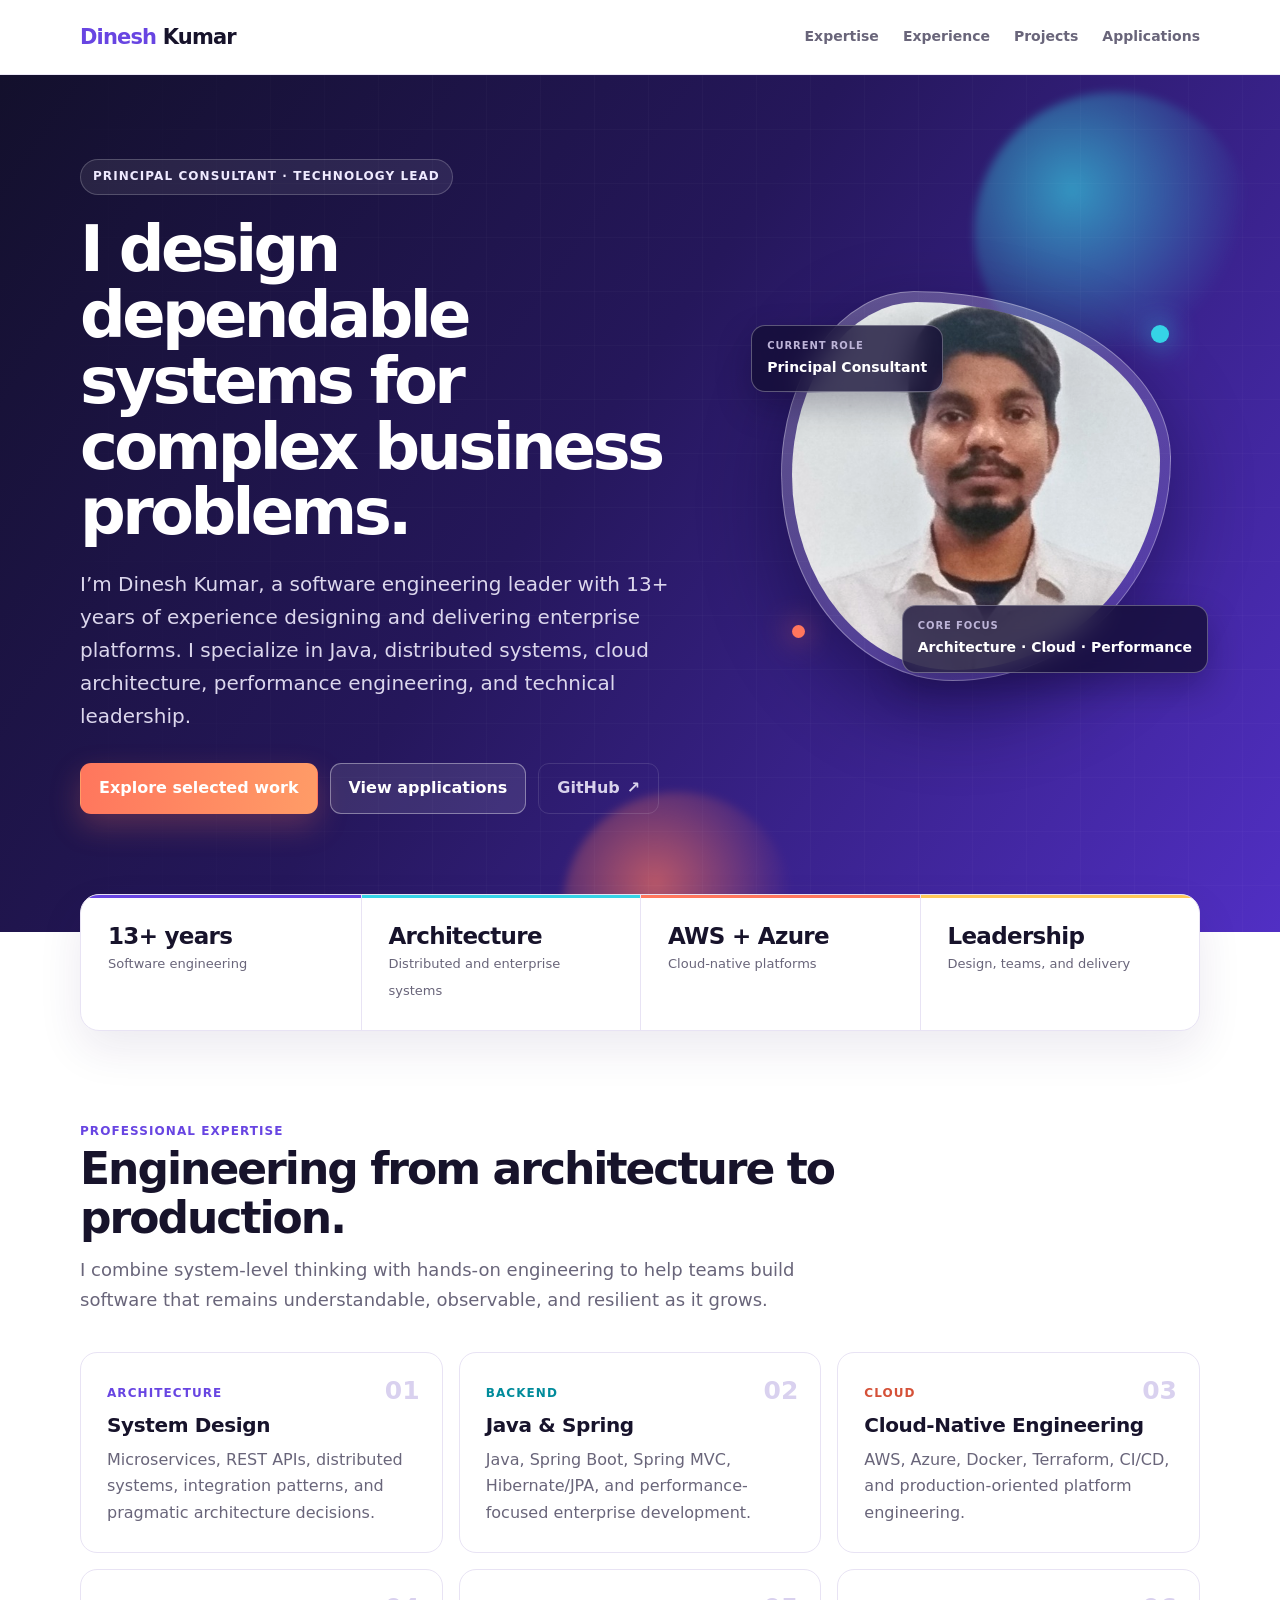
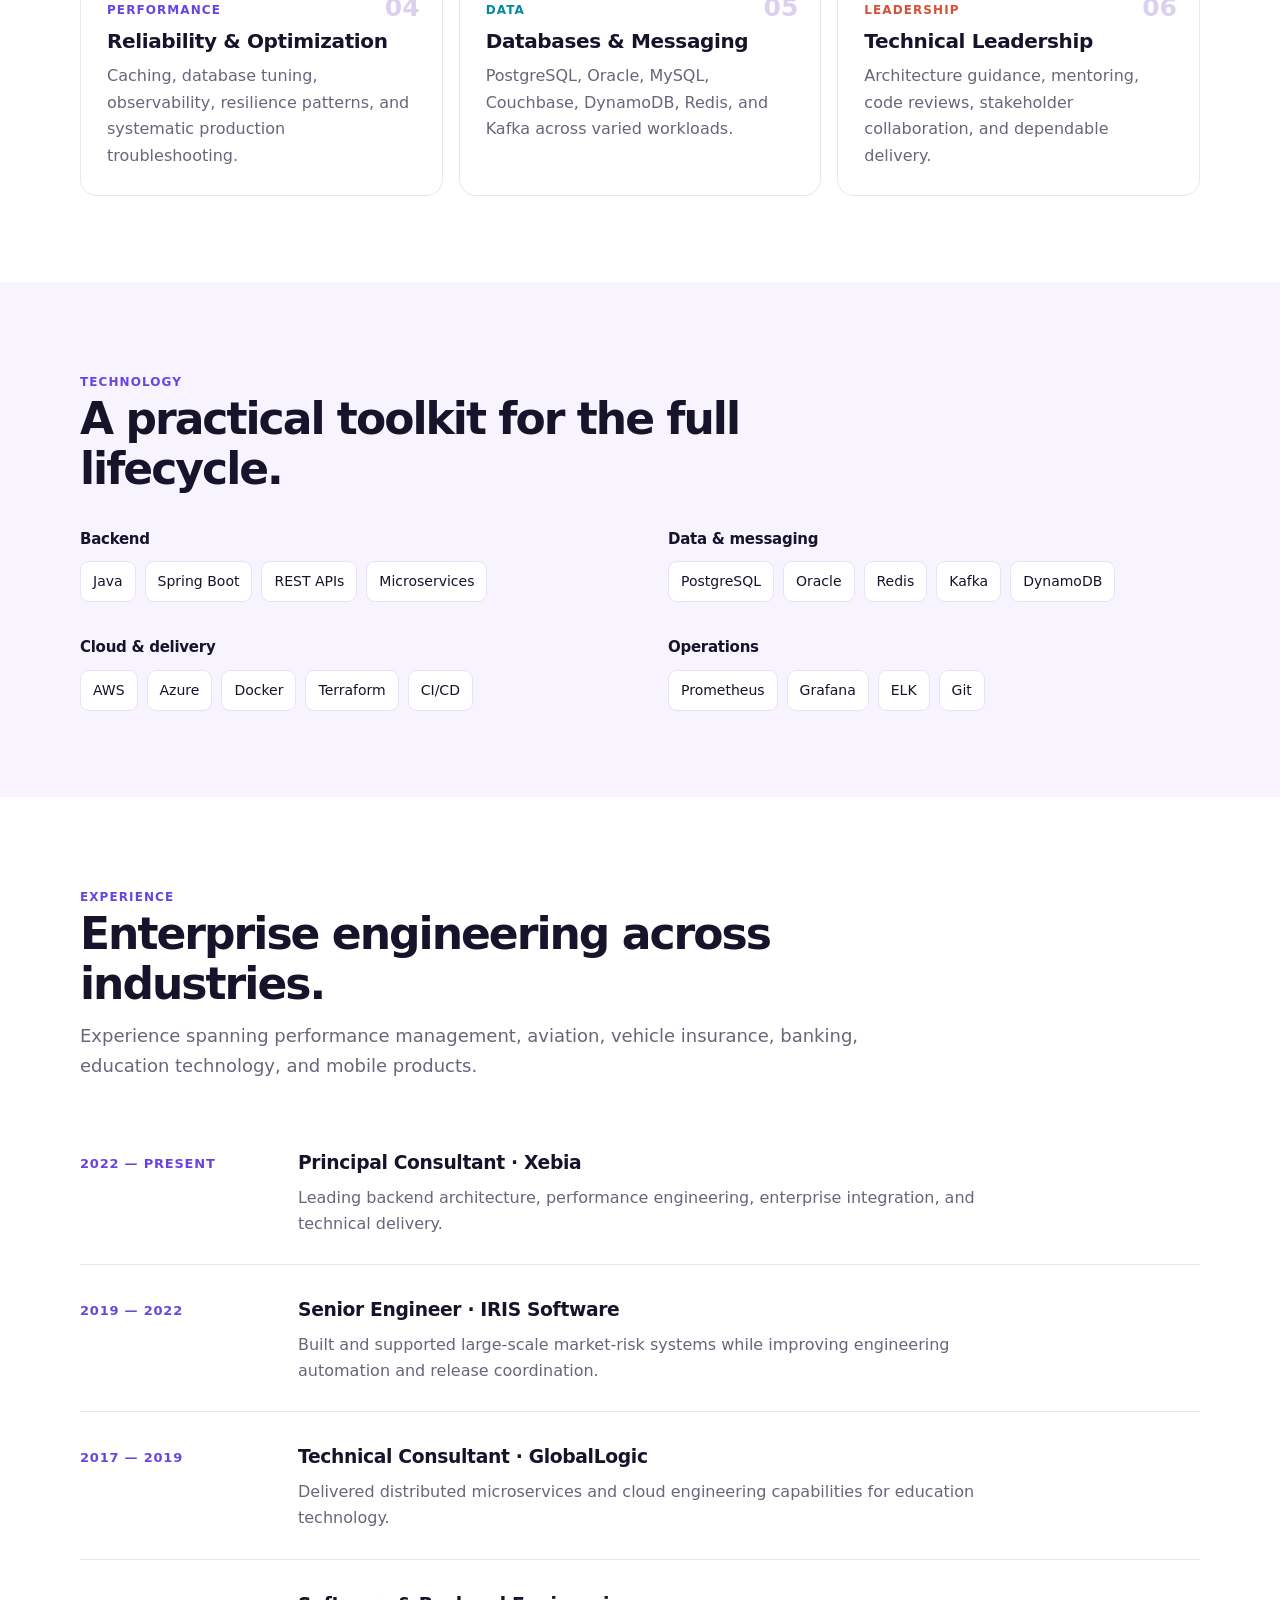
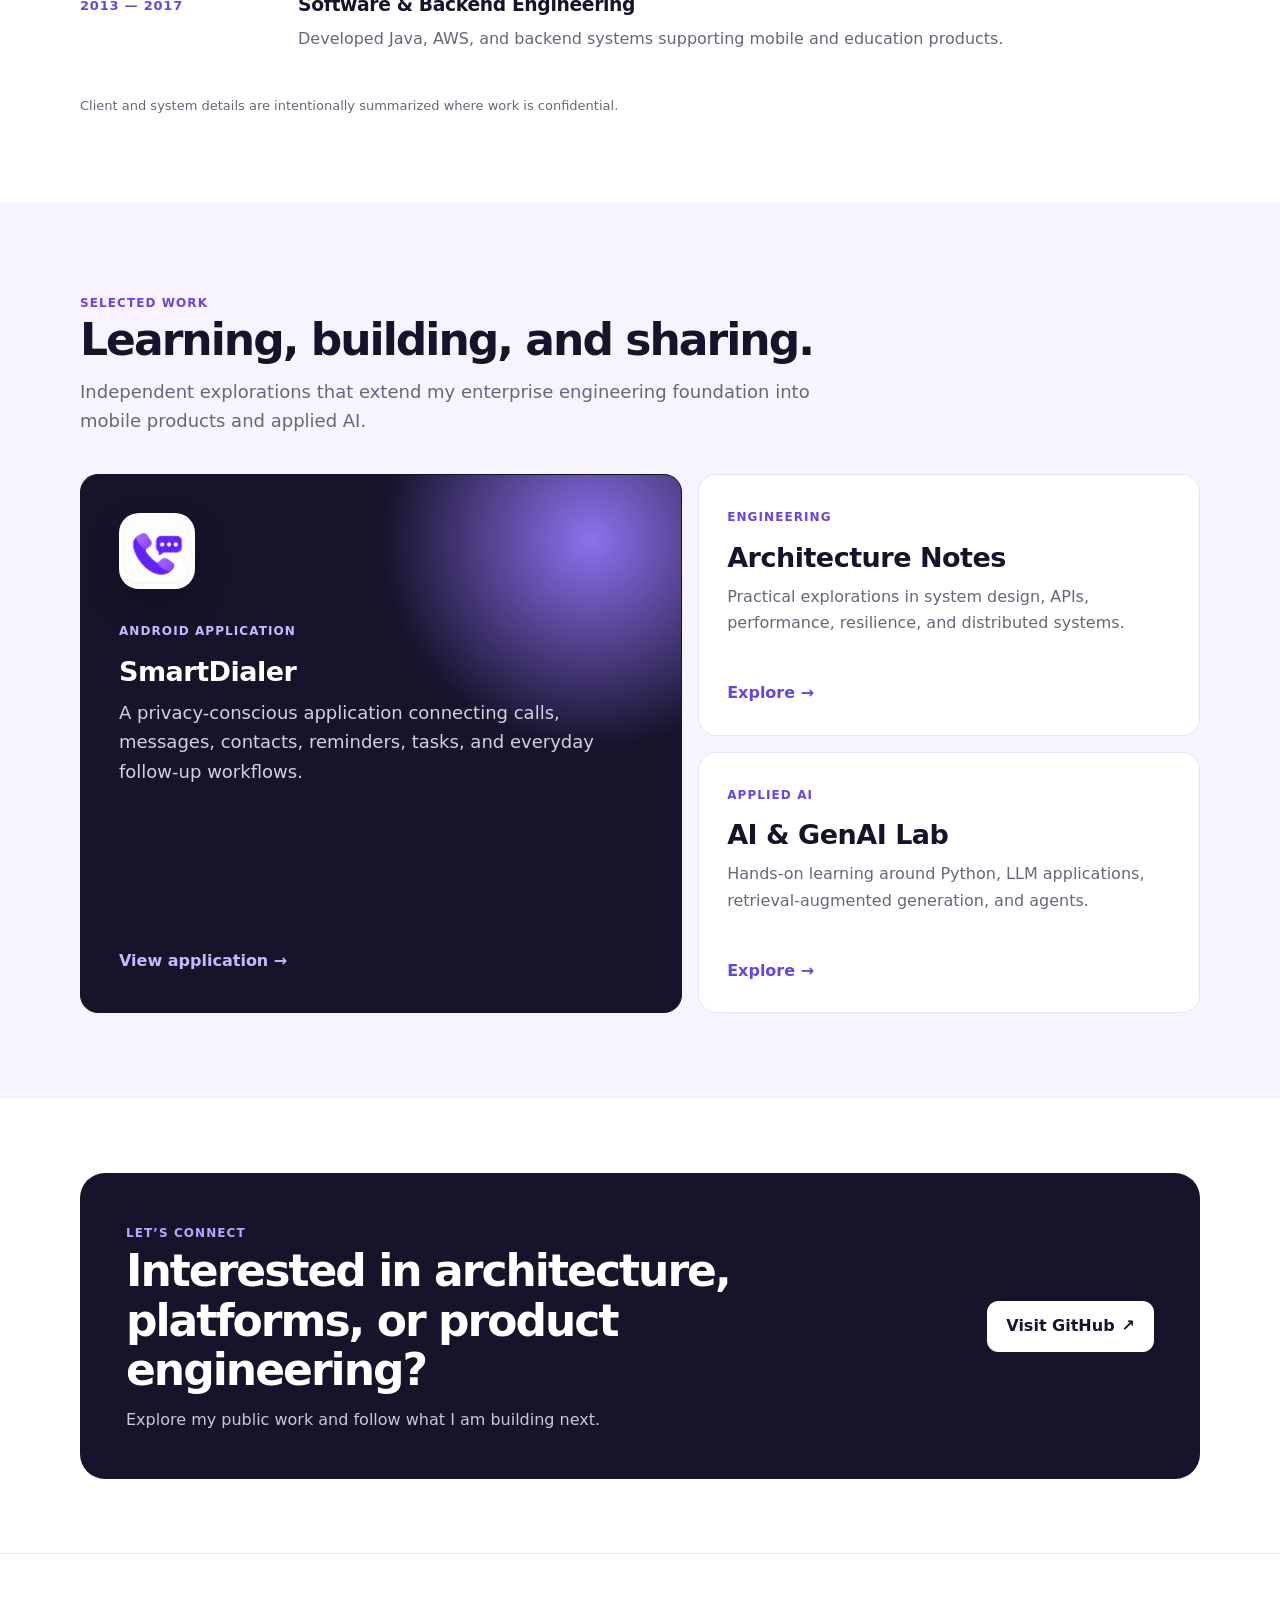
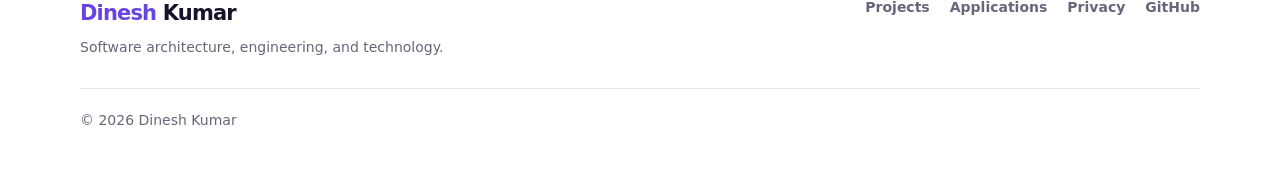
==== commit 1fa523a3: "ui ux" ====
--- a/index.html
+++ b/index.html
@@ -9,7 +9,9 @@
   <meta property="og:title" content="Dinesh Kumar | Principal Consultant & Technology Lead">
   <meta property="og:description" content="Architecture, backend engineering, cloud platforms, performance, and technical leadership backed by 13+ years of experience.">
   <meta property="og:url" content="https://2dineshkr.github.io/dinesh-kumar-profile/">
-  <meta name="twitter:card" content="summary">
+  <meta property="og:image" content="https://2dineshkr.github.io/dinesh-kumar-profile/assets/images/dinesh-kumar.jpg">
+  <meta property="og:image:alt" content="Portrait of Dinesh Kumar">
+  <meta name="twitter:card" content="summary_large_image">
   <link rel="canonical" href="https://2dineshkr.github.io/dinesh-kumar-profile/">
   <link rel="icon" href="favicon.svg" type="image/svg+xml"><title>Dinesh Kumar | Principal Consultant & Technology Lead</title>
   <link rel="stylesheet" href="assets/css/site.css">
@@ -28,13 +30,13 @@
 <body>
 <a class="skip-link" href="#main-content">Skip to content</a>
 <div class="nav-shell"><div class="wrap"><nav aria-label="Primary navigation">
-  <a class="brand" href="./" aria-label="Dinesh Kumar home"><span>Dinesh</span>.Kumar</a>
-  <div class="links"><a href="#expertise">Expertise</a><a href="#experience">Experience</a><a href="projects/">Projects</a><a href="apps/smartdialer/">SmartDialer</a></div>
+  <a class="brand" href="./" aria-label="Dinesh Kumar home"><span>Dinesh</span> Kumar</a>
+  <div class="links"><a href="#expertise">Expertise</a><a href="#experience">Experience</a><a href="projects/">Projects</a><a href="apps/">Applications</a></div>
 </nav></div></div>
 
-<header class="hero"><div class="wrap hero-grid">
-  <div><span class="eyebrow">Principal Consultant · Technology Lead</span><h1>I design dependable systems for complex business problems.</h1><p class="hero-copy">I’m Dinesh Kumar, a software engineering leader with 13+ years of experience designing and delivering enterprise platforms. I specialize in Java, distributed systems, cloud architecture, performance engineering, and technical leadership.</p><div class="buttons"><a class="btn primary" href="projects/">Explore selected work</a><a class="btn" href="https://github.com/2dineshkr" target="_blank" rel="noopener noreferrer">GitHub <span aria-hidden="true">↗</span></a></div></div>
-  <aside class="hero-panel" aria-label="Professional focus"><span class="tag">What I bring</span><ul class="check-list"><li>Architecture grounded in delivery</li><li>Production performance and reliability</li><li>Clear technical direction for teams</li><li>Ownership from design to operation</li></ul></aside>
+<header class="hero home-hero"><div class="hero-orb orb-one" aria-hidden="true"></div><div class="hero-orb orb-two" aria-hidden="true"></div><div class="wrap hero-grid">
+  <div class="hero-intro"><span class="eyebrow">Principal Consultant · Technology Lead</span><h1>I design dependable systems for complex business problems.</h1><p class="hero-copy">I’m Dinesh Kumar, a software engineering leader with 13+ years of experience designing and delivering enterprise platforms. I specialize in Java, distributed systems, cloud architecture, performance engineering, and technical leadership.</p><div class="buttons"><a class="btn primary" href="projects/">Explore selected work</a><a class="btn hero-secondary" href="apps/">View applications</a><a class="btn hero-link" href="https://github.com/2dineshkr" target="_blank" rel="noopener noreferrer">GitHub <span aria-hidden="true">↗</span></a></div></div>
+  <div class="portrait-stage" aria-label="Portrait of Dinesh Kumar"><div class="portrait-frame"><img src="assets/images/dinesh-kumar.jpg" width="512" height="512" alt="Dinesh Kumar" fetchpriority="high"></div><div class="floating-badge badge-role"><span>Current role</span><strong>Principal Consultant</strong></div><div class="floating-badge badge-focus"><span>Core focus</span><strong>Architecture · Cloud · Performance</strong></div><span class="portrait-dot dot-cyan" aria-hidden="true"></span><span class="portrait-dot dot-coral" aria-hidden="true"></span></div>
 </div></header>
 
 <main id="main-content">
@@ -71,7 +73,7 @@
 
   <section class="soft" aria-labelledby="work-title"><div class="wrap"><div class="section-head"><span class="tag">Selected work</span><h2 id="work-title">Learning, building, and sharing.</h2><p>Independent explorations that extend my enterprise engineering foundation into mobile products and applied AI.</p></div>
     <div class="project-grid">
-      <a class="project-card featured" href="apps/smartdialer/"><div><span class="status">In development</span><span class="tag">Android product</span><h3>SmartDialer</h3><p>A local-first product exploration connecting calls, messages, contacts, reminders, and everyday follow-up workflows.</p></div><span class="project-link">View project <span aria-hidden="true">→</span></span></a>
+      <a class="project-card featured" href="apps/smartdialer/"><div><img class="featured-app-icon" src="assets/images/smartdialer-logo.png" width="86" height="86" alt="" aria-hidden="true" loading="lazy"><span class="tag">Android application</span><h3>SmartDialer</h3><p>A privacy-conscious application connecting calls, messages, contacts, reminders, tasks, and everyday follow-up workflows.</p></div><span class="project-link">View application <span aria-hidden="true">→</span></span></a>
       <a class="project-card" href="projects/engineering/"><div><span class="tag">Engineering</span><h3>Architecture Notes</h3><p>Practical explorations in system design, APIs, performance, resilience, and distributed systems.</p></div><span class="project-link">Explore <span aria-hidden="true">→</span></span></a>
       <a class="project-card" href="projects/ai/"><div><span class="tag">Applied AI</span><h3>AI & GenAI Lab</h3><p>Hands-on learning around Python, LLM applications, retrieval-augmented generation, and agents.</p></div><span class="project-link">Explore <span aria-hidden="true">→</span></span></a>
     </div>
@@ -80,6 +82,6 @@
   <section class="cta-section"><div class="wrap"><div class="dark"><div><span class="tag">Let’s connect</span><h2>Interested in architecture, platforms, or product engineering?</h2><p>Explore my public work and follow what I am building next.</p></div><a class="btn light" href="https://github.com/2dineshkr" target="_blank" rel="noopener noreferrer">Visit GitHub <span aria-hidden="true">↗</span></a></div></div></section>
 </main>
 
-<footer><div class="wrap footer-grid"><div><a class="brand" href="./"><span>Dinesh</span>.Kumar</a><p>Software architecture, engineering, and technology.</p></div><div class="footer-links"><a href="projects/">Projects</a><a href="apps/smartdialer/">SmartDialer</a><a href="privacy.html">Privacy</a><a href="https://github.com/2dineshkr" target="_blank" rel="noopener noreferrer">GitHub</a></div><p class="copyright">© 2026 Dinesh Kumar</p></div></footer>
+<footer><div class="wrap footer-grid"><div><a class="brand" href="./"><span>Dinesh</span> Kumar</a><p>Software architecture, engineering, and technology.</p></div><div class="footer-links"><a href="projects/">Projects</a><a href="apps/">Applications</a><a href="privacy.html">Privacy</a><a href="https://github.com/2dineshkr" target="_blank" rel="noopener noreferrer">GitHub</a></div><p class="copyright">© 2026 Dinesh Kumar</p></div></footer>
 </body>
 </html>
--- a/assets/css/site.css
+++ b/assets/css/site.css
@@ -4,6 +4,10 @@
   --muted: #69657a;
   --purple: #6845e2;
   --purple-dark: #5232bd;
+  --violet: #7c4dff;
+  --cyan: #35d3e6;
+  --coral: #ff765d;
+  --gold: #ffc857;
   --soft: #f7f4ff;
   --line: #e8e3f4;
   --white: #fff;
@@ -18,10 +22,11 @@
 .skip-link { position: fixed; z-index: 100; left: 16px; top: -60px; background: var(--ink); color: white; padding: 10px 14px; border-radius: 8px; }
 .skip-link:focus { top: 12px; }
 :focus-visible { outline: 3px solid #ffbd3e; outline-offset: 3px; }
-.nav-shell { background: rgba(255, 255, 255, .92); border-bottom: 1px solid rgba(232, 227, 244, .8); }
+.nav-shell { position: sticky; z-index: 50; top: 0; background: rgba(255, 255, 255, .88); border-bottom: 1px solid rgba(232, 227, 244, .8); backdrop-filter: blur(18px); }
 nav { min-height: 74px; display: flex; align-items: center; justify-content: space-between; gap: 28px; }
 .brand { font-weight: 850; font-size: 21px; letter-spacing: -.04em; white-space: nowrap; }
 .brand span { color: var(--purple); }
+.brand { color: var(--ink); }
 .links { display: flex; align-items: center; justify-content: flex-end; gap: 24px; color: var(--muted); font-size: 14px; font-weight: 650; }
 .links a, .footer-links a { transition: color .2s ease; }
 .links a:hover, .links a[aria-current="page"], .footer-links a:hover { color: var(--purple); }
@@ -34,6 +39,31 @@
 h3 { margin: 6px 0 9px; line-height: 1.3; letter-spacing: -.018em; }
 .hero-copy { color: var(--muted); font-size: clamp(18px, 2vw, 20px); max-width: 780px; }
 .hero-panel { position: relative; padding: 25px; border: 1px solid rgba(255, 255, 255, .75); background: rgba(255, 255, 255, .72); border-radius: 20px; box-shadow: var(--shadow); backdrop-filter: blur(14px); }
+.home-hero { position: relative; isolation: isolate; padding: 84px 0 118px; color: white; background: linear-gradient(125deg, #13102c 0%, #25175b 45%, #512fc4 100%); }
+.home-hero::after { content: ""; position: absolute; z-index: -1; inset: 0; opacity: .18; background-image: linear-gradient(rgba(255,255,255,.12) 1px, transparent 1px), linear-gradient(90deg, rgba(255,255,255,.12) 1px, transparent 1px); background-size: 54px 54px; mask-image: linear-gradient(to right, transparent, #000 35%, #000); }
+.home-hero .hero-grid { grid-template-columns: minmax(0, 1.15fr) minmax(360px, .85fr); align-items: center; }
+.home-hero .hero-copy { color: #dcd7ed; }
+.home-hero h1 { font-size: clamp(44px, 5.2vw, 64px); }
+.home-hero .eyebrow { color: #efeaff; border-color: rgba(255,255,255,.2); background: rgba(255,255,255,.08); }
+.hero-intro { animation: hero-lift .65s ease-out both; }
+.hero-orb { position: absolute; z-index: -1; border-radius: 999px; filter: blur(4px); opacity: .65; animation: drift 8s ease-in-out infinite; }
+.orb-one { width: 280px; height: 280px; right: 2%; top: 2%; background: radial-gradient(circle at 35% 35%, var(--cyan), transparent 68%); }
+.orb-two { width: 230px; height: 230px; left: 44%; bottom: -90px; background: radial-gradient(circle at 40% 40%, var(--coral), transparent 70%); animation-delay: -3s; }
+.home-hero .btn.primary { background: linear-gradient(100deg, var(--coral), #ff9c67); border-color: transparent; box-shadow: 0 12px 30px rgba(255, 118, 93, .25); }
+.home-hero .btn.primary:hover { background: linear-gradient(100deg, #ff654a, #ff8b50); }
+.home-hero .btn.hero-secondary { color: white; border-color: rgba(255,255,255,.38); background: rgba(255,255,255,.1); }
+.home-hero .btn.hero-link { color: #d8d2eb; border-color: rgba(255,255,255,.12); background: transparent; }
+.portrait-stage { position: relative; min-height: 490px; display: grid; place-items: center; animation: hero-lift .75s ease-out both; }
+.portrait-frame { width: min(390px, 88%); aspect-ratio: 1; padding: 10px; border: 1px solid rgba(255,255,255,.32); border-radius: 34% 66% 56% 44% / 47% 43% 57% 53%; background: linear-gradient(145deg, rgba(255,255,255,.26), rgba(255,255,255,.08)); box-shadow: 0 30px 80px rgba(5, 1, 30, .42); overflow: hidden; animation: portrait-morph 10s ease-in-out infinite; }
+.portrait-frame img { width: 100%; height: 100%; display: block; object-fit: cover; border-radius: inherit; filter: saturate(.94) contrast(1.03); }
+.floating-badge { position: absolute; min-width: 190px; padding: 12px 15px; border: 1px solid rgba(255,255,255,.3); border-radius: 14px; background: rgba(20,14,53,.78); box-shadow: 0 14px 34px rgba(7,3,29,.28); backdrop-filter: blur(14px); }
+.floating-badge span { display: block; color: #bdb4d8; font-size: 10px; font-weight: 800; text-transform: uppercase; letter-spacing: .09em; }
+.floating-badge strong { display: block; margin-top: 2px; color: white; font-size: 14px; }
+.badge-role { left: 0; top: 17%; animation: float-card 6s ease-in-out infinite; }
+.badge-focus { right: -8px; bottom: 12%; animation: float-card 6s -2.5s ease-in-out infinite; }
+.portrait-dot { position: absolute; border-radius: 999px; box-shadow: 0 0 28px currentColor; }
+.dot-cyan { width: 18px; height: 18px; right: 7%; top: 17%; color: var(--cyan); background: var(--cyan); }
+.dot-coral { width: 13px; height: 13px; left: 9%; bottom: 19%; color: var(--coral); background: var(--coral); }
 .check-list { list-style: none; padding: 0; margin: 15px 0 0; }
 .check-list li { position: relative; padding: 11px 0 11px 27px; border-top: 1px solid var(--line); font-weight: 650; font-size: 14px; }
 .check-list li:first-child { border-top: 0; }
@@ -51,11 +81,19 @@
 .section-head p { font-size: 18px; }
 .stats { display: grid; grid-template-columns: repeat(4, 1fr); border: 1px solid var(--line); border-radius: 19px; overflow: hidden; margin-top: -38px; background: white; position: relative; box-shadow: var(--shadow); }
 .stat { padding: 27px; }
+.stat { position: relative; overflow: hidden; }
+.stat::before { content: ""; position: absolute; inset: 0 0 auto; height: 3px; background: var(--purple); }
+.stat:nth-child(2)::before { background: var(--cyan); }
+.stat:nth-child(3)::before { background: var(--coral); }
+.stat:nth-child(4)::before { background: var(--gold); }
 .stat + .stat { border-left: 1px solid var(--line); }
 .stat b { display: block; font-size: 23px; line-height: 1.25; letter-spacing: -.03em; }
 .stat span { color: var(--muted); font-size: 13px; }
 .grid { display: grid; grid-template-columns: repeat(3, 1fr); gap: 16px; }
-.card { position: relative; border: 1px solid var(--line); border-radius: 17px; padding: 26px; background: white; }
+.card { position: relative; border: 1px solid var(--line); border-radius: 17px; padding: 26px; background: white; transition: transform .25s ease, box-shadow .25s ease, border-color .25s ease; }
+.card:hover { transform: translateY(-6px); border-color: #cbbdf3; box-shadow: var(--shadow); }
+.grid .card:nth-child(3n+2) .tag { color: #008b9b; }
+.grid .card:nth-child(3n+3) .tag { color: #d55138; }
 .card-number { position: absolute; right: 22px; top: 17px; color: #d9d1ef; font-weight: 850; font-size: 25px; }
 .card h3 { font-size: 20px; }
 .card p:last-child { margin-bottom: 0; }
@@ -76,6 +114,7 @@
 .project-card.featured { grid-row: span 2; min-height: 506px; padding: 38px; background: radial-gradient(circle at 85% 12%, #8d71ef 0, transparent 30%), var(--ink); color: white; border-color: var(--ink); }
 .project-card.featured p { color: #d5d0e0; font-size: 18px; max-width: 560px; }
 .project-card.featured .tag, .project-card.featured .project-link { color: #c8b9ff; }
+.featured-app-icon { display: block; width: 76px; height: 76px; margin-bottom: 28px; border-radius: 20px; box-shadow: 0 16px 34px rgba(0,0,0,.22); object-fit: cover; }
 .project-card h3 { font-size: 27px; margin-top: 10px; }
 .status { display: inline-flex; align-items: center; margin-right: 10px; padding: 5px 9px; border-radius: 99px; background: rgba(255, 255, 255, .12); color: white; font-size: 11px; font-weight: 800; text-transform: uppercase; letter-spacing: .06em; }
 .project-link { color: var(--purple); font-weight: 800; }
@@ -96,19 +135,101 @@
 .case-main h3 { margin-top: 28px; }
 .case-list { padding-left: 20px; }
 .case-list li { margin: 8px 0; }
+.app-list { display: grid; gap: 20px; }
+.app-card { display: grid; grid-template-columns: 110px 1fr; align-items: start; gap: 30px; padding: 34px; border: 1px solid var(--line); border-radius: 22px; background: white; box-shadow: var(--shadow); }
+.app-logo-wrap { width: 110px; height: 110px; padding: 6px; border-radius: 27px; background: linear-gradient(145deg, #fff, #eee9ff); box-shadow: 0 14px 32px rgba(67, 38, 147, .15); }
+.app-logo { width: 100%; height: 100%; display: block; object-fit: cover; border-radius: 22px; }
+.app-card-copy h2 { margin-top: 5px; }
+.app-card-copy > p { color: var(--muted); max-width: 760px; }
+.inline-links { display: flex; flex-wrap: wrap; gap: 10px; margin-top: 24px; }
+.smart-hero { position: relative; background: radial-gradient(circle at 80% 16%, rgba(53,211,230,.25), transparent 25%), radial-gradient(circle at 65% 88%, rgba(255,118,93,.18), transparent 28%), linear-gradient(140deg, #fff, #f2edff); }
+.smart-hero .hero-grid { grid-template-columns: minmax(0, 1.12fr) minmax(330px, .88fr); align-items: center; }
+.app-visual { position: relative; min-height: 430px; display: grid; place-items: center; }
+.app-logo-hero { width: min(360px, 82%); aspect-ratio: 1; padding: 9px; border-radius: 34px; background: linear-gradient(145deg, #fff, #e8e1ff); box-shadow: 0 30px 70px rgba(74, 43, 159, .22); transform: rotate(2deg); animation: app-float 6s ease-in-out infinite; }
+.app-logo-hero img { width: 100%; height: 100%; display: block; border-radius: 28px; object-fit: cover; }
+.app-visual-pill { position: absolute; padding: 9px 13px; border-radius: 999px; color: white; font-size: 12px; font-weight: 800; box-shadow: 0 10px 25px rgba(34,20,76,.2); }
+.pill-platform { left: 2%; top: 23%; background: linear-gradient(100deg, var(--purple), var(--violet)); }
+.pill-privacy { right: 0; bottom: 20%; background: linear-gradient(100deg, #008a99, var(--cyan)); }
+.showcase-section { position: relative; overflow: hidden; color: white; background: linear-gradient(135deg, #15102f, #2f1b78 58%, #5131ba); }
+.showcase-section::before { content: ""; position: absolute; width: 420px; height: 420px; right: -120px; top: -160px; border-radius: 50%; background: radial-gradient(circle, rgba(53,211,230,.38), transparent 68%); }
+.showcase-heading { position: relative; display: flex; align-items: flex-end; justify-content: space-between; gap: 32px; }
+.showcase-heading .section-head { margin-bottom: 30px; }
+.showcase-heading .tag { color: #82eef8; }
+.showcase-heading .section-head p { color: #d6d0e8; }
+.rename-note { max-width: 760px; padding-left: 14px; border-left: 3px solid var(--coral); font-size: 13px !important; }
+.gallery-controls { display: flex; gap: 10px; padding-bottom: 30px; }
+.gallery-button { width: 48px; height: 48px; border: 1px solid rgba(255,255,255,.3); border-radius: 50%; color: white; background: rgba(255,255,255,.1); font: inherit; font-size: 20px; cursor: pointer; transition: transform .2s ease, background .2s ease; }
+.gallery-button:hover { transform: translateY(-2px); background: rgba(255,255,255,.2); }
+.app-gallery { position: relative; display: flex; gap: 22px; overflow-x: auto; padding: 12px 4px 26px; scroll-padding-inline: 4px; scroll-snap-type: x mandatory; scrollbar-color: rgba(255,255,255,.35) transparent; scrollbar-width: thin; }
+.gallery-slide { flex: 0 0 clamp(280px, 29vw, 360px); margin: 0; scroll-snap-align: center; border: 1px solid rgba(255,255,255,.17); border-radius: 26px; background: rgba(255,255,255,.08); box-shadow: 0 22px 55px rgba(7,3,29,.28); overflow: hidden; transition: transform .25s ease, border-color .25s ease; }
+.gallery-slide:hover { transform: translateY(-5px); border-color: rgba(255,255,255,.38); }
+.screenshot-frame { display: grid; place-items: center; height: 500px; padding: 14px 14px 0; background: linear-gradient(155deg, rgba(255,255,255,.12), rgba(255,255,255,.02)); }
+.screenshot-frame img { display: block; width: 100%; height: 100%; border-radius: 17px 17px 0 0; object-fit: contain; object-position: center bottom; }
+.gallery-slide figcaption { display: grid; grid-template-columns: auto 1fr; column-gap: 11px; padding: 20px; background: rgba(16,11,43,.88); }
+.gallery-slide figcaption > span { grid-row: 1 / 3; display: grid; place-items: center; width: 34px; height: 34px; border-radius: 10px; color: #cbbfff; background: rgba(124,77,255,.2); font-size: 11px; font-weight: 850; }
+.gallery-slide figcaption strong { font-size: 15px; }
+.gallery-slide figcaption small { color: #bdb6d0; line-height: 1.4; }
+.gallery-dots { display: flex; justify-content: center; flex-wrap: wrap; gap: 8px; margin-top: 24px; }
+.gallery-dot { width: 9px; height: 9px; padding: 0; border: 0; border-radius: 50%; background: rgba(255,255,255,.32); cursor: pointer; transition: width .2s ease, border-radius .2s ease, background .2s ease; }
+.gallery-dot[aria-current="true"] { width: 28px; border-radius: 99px; background: var(--cyan); }
+.gallery-status { margin: 10px 0 0; color: #aaa1c3; text-align: center; font-size: 12px; }
 .definition-list { margin: 0; }
 .definition-list div { padding: 15px 0; border-top: 1px solid var(--line); }
 .definition-list div:first-child { border-top: 0; padding-top: 0; }
 .definition-list dt { color: var(--muted); font-size: 12px; text-transform: uppercase; letter-spacing: .07em; font-weight: 800; }
 .definition-list dd { margin: 3px 0 0; font-weight: 700; }
+.privacy-hero { padding: 72px 0 122px; color: white; background: radial-gradient(circle at 82% 10%, #5778ef 0, transparent 38%), linear-gradient(125deg, #2f247e, #6445e5); }
+.privacy-hero h1 { margin-bottom: 20px; }
+.privacy-hero .hero-copy { color: #eeebff; }
+.light-breadcrumbs, .light-breadcrumbs a { color: #ddd7ff; }
+.dark-eyebrow { color: white; background: rgba(255, 255, 255, .1); border-color: rgba(255, 255, 255, .2); }
+.privacy-product { display: flex; align-items: center; gap: 12px; }
+.privacy-product img { width: 54px; height: 54px; padding: 3px; border-radius: 15px; background: white; box-shadow: 0 10px 25px rgba(10,4,49,.2); }
+.updated { display: inline-flex; align-items: center; gap: 9px; margin: 10px 0 0; padding: 7px 12px; border: 1px solid rgba(255, 255, 255, .18); border-radius: 999px; color: #eeebff; font-size: 13px; }
+.updated span { font-size: 8px; }
+.policy-main { background: #f7f8fc; }
+.privacy-promise { display: grid; grid-template-columns: 50px 1fr; gap: 18px; position: relative; margin-top: -58px; padding: 28px; border: 1px solid #e7e8f0; border-radius: 20px; background: white; box-shadow: 0 18px 42px rgba(24, 20, 57, .12); }
+.privacy-promise h2 { font-size: 21px; letter-spacing: -.02em; margin-bottom: 5px; }
+.privacy-promise p { color: var(--muted); margin-bottom: 0; }
+.promise-icon { display: grid; place-items: center; width: 44px; height: 44px; border-radius: 13px; background: var(--soft); color: var(--purple); }
+.privacy-highlights { display: grid; grid-template-columns: repeat(3, 1fr); gap: 16px; padding: 28px 0 0; }
+.privacy-highlight { padding: 24px; border: 1px solid #e7e8f0; border-radius: 17px; background: white; }
+.privacy-highlight > span { display: inline-block; color: var(--purple); font-size: 23px; }
+.privacy-highlight h3 { margin-top: 12px; }
+.privacy-highlight p { color: var(--muted); margin-bottom: 0; }
+.policy-section { padding-top: 56px; }
+.policy-content { max-width: 900px; padding: 48px; border: 1px solid #e7e8f0; border-radius: 22px; background: white; }
+.policy-content > h2 { margin-top: 54px; padding-top: 34px; border-top: 1px solid var(--line); font-size: 30px; }
+.policy-content > .tag + h2 { margin-top: 7px; padding-top: 0; border-top: 0; font-size: 38px; }
+.policy-content > h3 { margin-top: 32px; font-size: 21px; }
+.policy-content p, .policy-content li { color: var(--muted); }
+.policy-content li { margin: 8px 0; }
+.permission-grid { display: grid; grid-template-columns: repeat(2, 1fr); gap: 12px; margin: 24px 0; }
+.permission-grid article { padding: 20px; border: 1px solid var(--line); border-radius: 14px; background: var(--soft); }
+.permission-grid h3 { margin-top: 0; }
+.permission-grid p { margin-bottom: 0; font-size: 14px; }
+.policy-callout { margin: 28px 0; padding: 20px; border-left: 4px solid var(--purple); border-radius: 0 12px 12px 0; background: var(--soft); }
+.faq-list { display: grid; gap: 12px; }
+.faq-list details { border: 1px solid var(--line); border-radius: 14px; background: white; padding: 0 22px; }
+.faq-list summary { cursor: pointer; padding: 19px 32px 19px 0; font-weight: 750; }
+.faq-list details p { color: var(--muted); padding: 0 0 20px; margin: 0; }
 footer { padding: 42px 0; border-top: 1px solid var(--line); color: var(--muted); font-size: 14px; }
 .footer-grid { display: grid; grid-template-columns: 1fr auto; align-items: start; gap: 24px; }
 .footer-grid p { margin: 5px 0 0; }
 .footer-links { display: flex; flex-wrap: wrap; justify-content: flex-end; gap: 20px; font-weight: 650; }
 .copyright { grid-column: 1 / -1; padding-top: 20px; border-top: 1px solid var(--line); }
+@keyframes rise-in { from { opacity: 0; transform: translateY(24px); } to { opacity: 1; transform: translateY(0); } }
+@keyframes hero-lift { from { transform: translateY(18px); } to { transform: translateY(0); } }
+@keyframes drift { 0%,100% { transform: translate3d(0,0,0) scale(1); } 50% { transform: translate3d(18px,-16px,0) scale(1.08); } }
+@keyframes float-card { 0%,100% { transform: translateY(0); } 50% { transform: translateY(-9px); } }
+@keyframes portrait-morph { 0%,100% { border-radius: 34% 66% 56% 44% / 47% 43% 57% 53%; } 50% { border-radius: 55% 45% 37% 63% / 42% 58% 42% 58%; } }
+@keyframes app-float { 0%,100% { transform: translateY(0) rotate(2deg); } 50% { transform: translateY(-10px) rotate(-1deg); } }
 @media (max-width: 900px) {
   .hero-grid { grid-template-columns: 1fr; gap: 40px; }
   .hero-panel { max-width: 620px; }
+  .home-hero .hero-grid, .smart-hero .hero-grid { grid-template-columns: 1fr; }
+  .portrait-stage { max-width: 620px; width: 100%; margin: auto; }
+  .app-visual { max-width: 560px; width: 100%; margin: auto; }
   .grid { grid-template-columns: repeat(2, 1fr); }
   .stats { grid-template-columns: repeat(2, 1fr); }
   .stat:nth-child(3) { border-left: 0; border-top: 1px solid var(--line); }
@@ -119,11 +240,24 @@
   .links { margin-top: 12px; gap: 8px 16px; flex-wrap: wrap; justify-content: flex-start; font-size: 13px; }
   .hero { padding: 62px 0 82px; }
   section { padding: 66px 0; }
-  .grid, .technology-groups, .project-grid, .case-study { grid-template-columns: 1fr; }
+  .grid, .technology-groups, .project-grid, .case-study, .privacy-highlights, .permission-grid { grid-template-columns: 1fr; }
+  .app-card { grid-template-columns: 1fr; padding: 27px; }
+  .app-logo-wrap { width: 96px; height: 96px; }
+  .policy-content { padding: 30px 24px; }
+  .privacy-hero { padding-bottom: 104px; }
   .project-card.featured { grid-row: auto; min-height: 370px; }
   .role { grid-template-columns: 1fr; gap: 4px; }
   .when { padding-top: 0; }
   .dark { align-items: flex-start; flex-direction: column; padding: 34px 27px; }
+  .portrait-stage { min-height: 430px; }
+  .badge-role { left: 2%; }
+  .badge-focus { right: 1%; }
+  .app-visual { min-height: 370px; }
+  .showcase-heading { align-items: flex-start; flex-direction: column; gap: 0; }
+  .gallery-controls { padding-bottom: 22px; }
+  .app-gallery { width: calc(100% + 4vw); }
+  .gallery-slide { flex-basis: min(82vw, 340px); }
+  .screenshot-frame { height: 470px; }
   .footer-grid { grid-template-columns: 1fr; }
   .footer-links { justify-content: flex-start; }
   .copyright { grid-column: auto; }
@@ -135,6 +269,14 @@
   .grid { grid-template-columns: 1fr; }
   .project-card.featured { padding: 28px; }
   .buttons .btn { width: 100%; }
+  .inline-links .btn { width: 100%; }
+  .privacy-promise { grid-template-columns: 1fr; }
+  .portrait-stage { min-height: 390px; }
+  .portrait-frame { width: 90%; }
+  .floating-badge { min-width: 165px; padding: 10px 12px; }
+  .badge-role { top: 8%; }
+  .badge-focus { bottom: 7%; }
+  .app-visual-pill { font-size: 11px; }
 }
 @media (prefers-reduced-motion: reduce) {
   html { scroll-behavior: auto; }
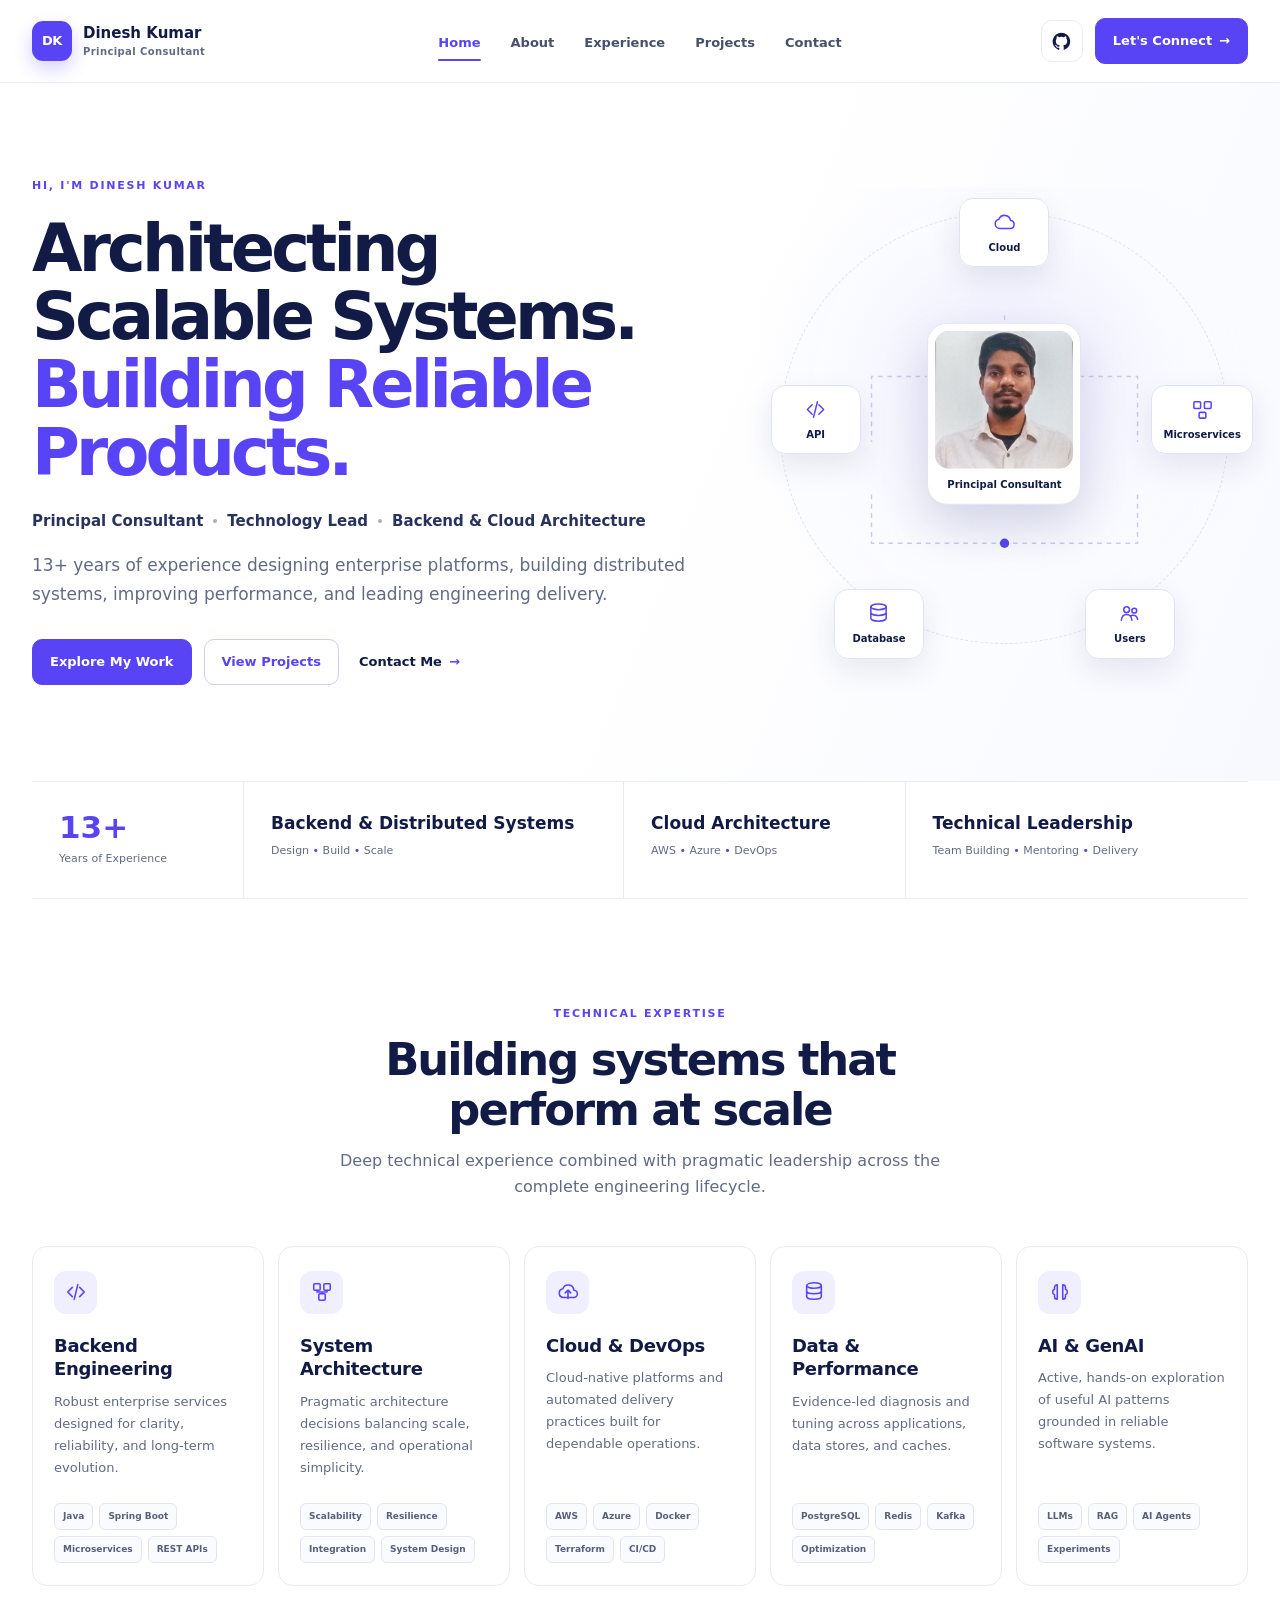
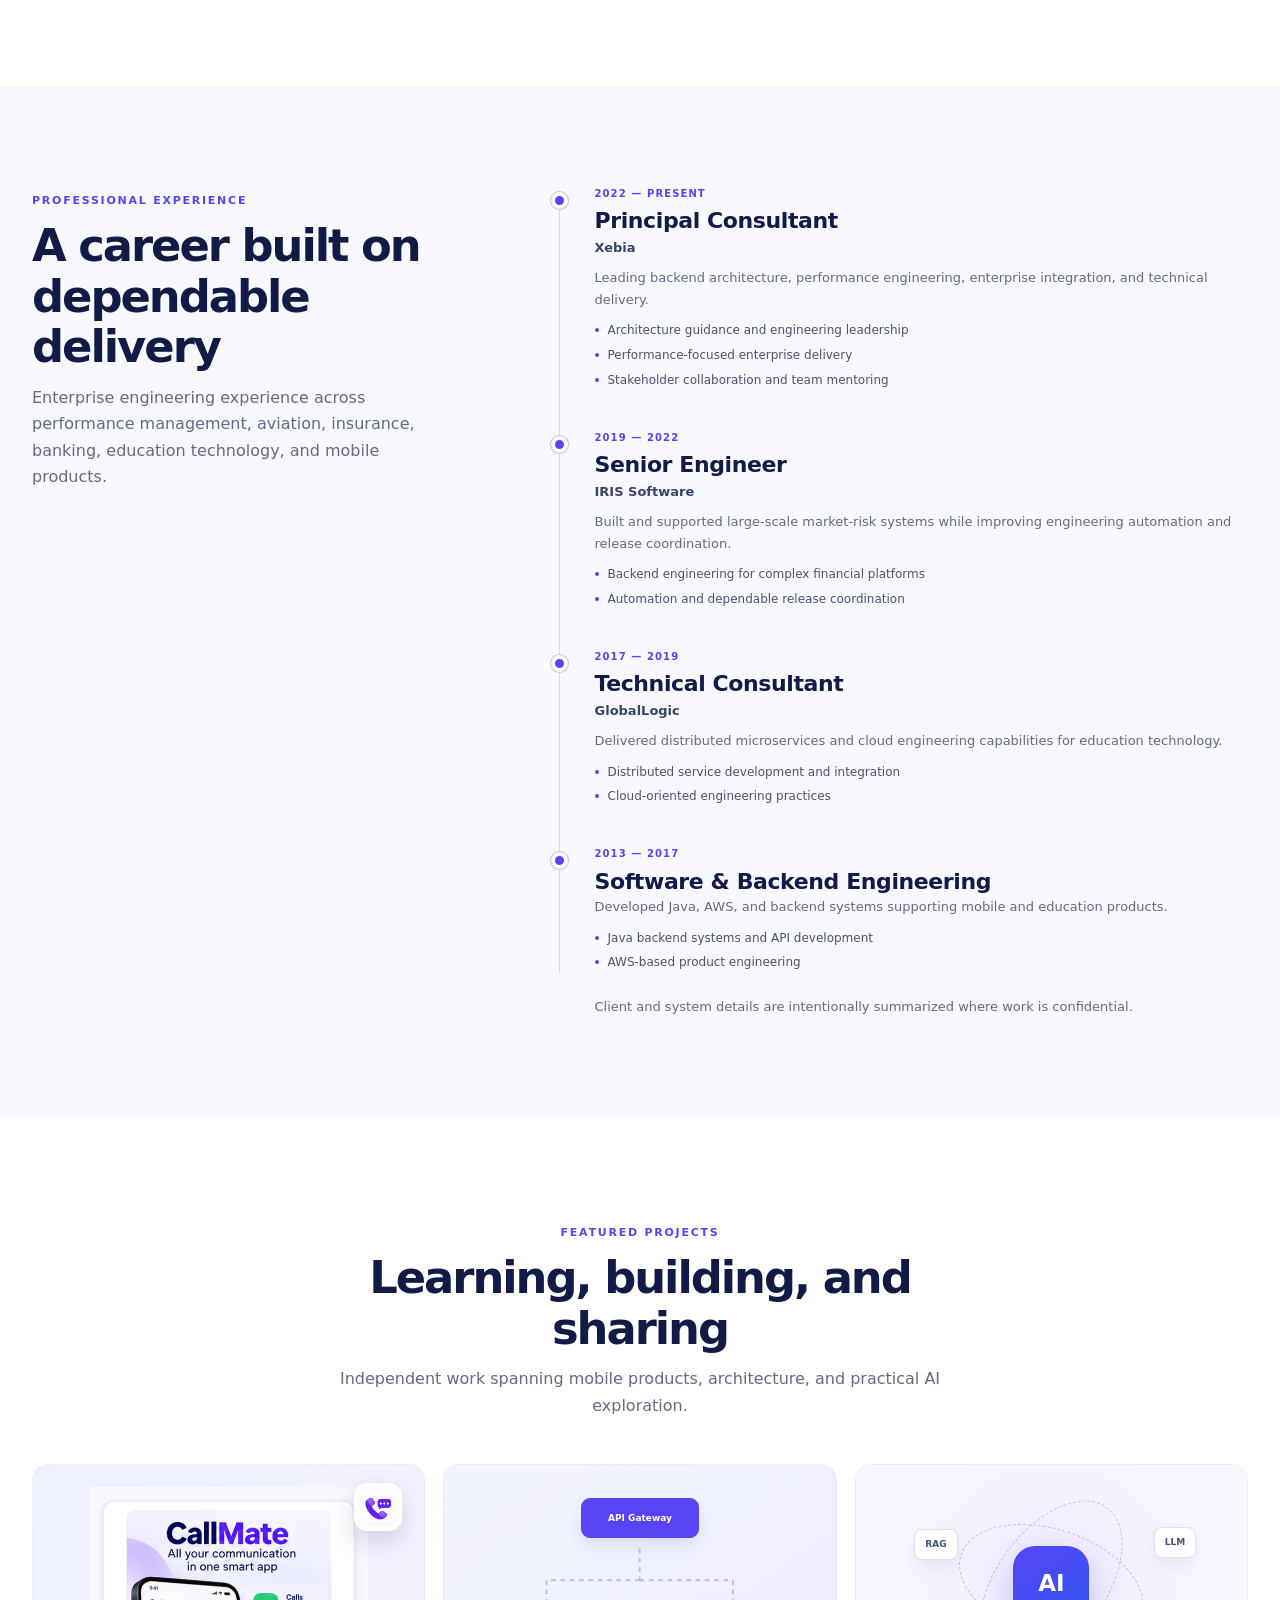
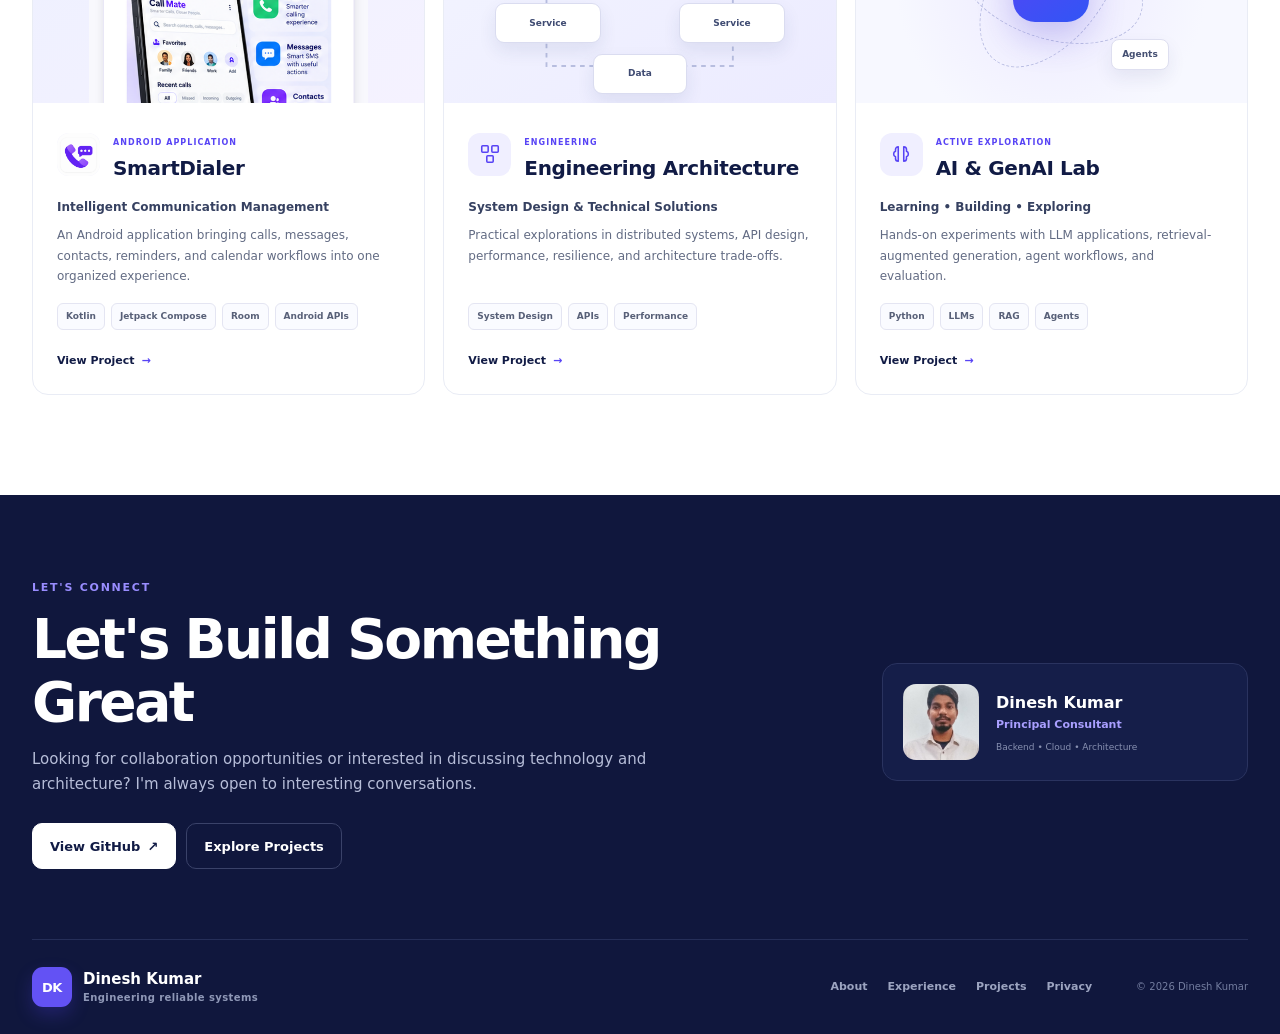
==== commit 5efe1320: "Redesign professional portfolio layout" ====
--- a/index.html
+++ b/index.html
@@ -3,85 +3,59 @@
 <head>
   <meta charset="utf-8">
   <meta name="viewport" content="width=device-width,initial-scale=1">
-  <meta name="description" content="Dinesh Kumar is a Principal Consultant and technology leader specializing in Java, distributed systems, cloud architecture, performance engineering, and dependable enterprise platforms.">
-  <meta name="theme-color" content="#17132b">
-  <meta property="og:type" content="website">
-  <meta property="og:title" content="Dinesh Kumar | Principal Consultant & Technology Lead">
-  <meta property="og:description" content="Architecture, backend engineering, cloud platforms, performance, and technical leadership backed by 13+ years of experience.">
+  <meta name="description" content="Dinesh Kumar is a Principal Consultant and technology leader with 13+ years of experience in backend engineering, distributed systems, cloud architecture, and performance engineering.">
+  <meta name="theme-color" content="#ffffff">
+  <meta property="og:type" content="website"><meta property="og:title" content="Dinesh Kumar | Principal Consultant & Technology Lead">
+  <meta property="og:description" content="Architecting scalable systems and building reliable products across backend, cloud, and distributed platforms.">
   <meta property="og:url" content="https://2dineshkr.github.io/dinesh-kumar-profile/">
-  <meta property="og:image" content="https://2dineshkr.github.io/dinesh-kumar-profile/assets/images/dinesh-kumar.jpg">
-  <meta property="og:image:alt" content="Portrait of Dinesh Kumar">
-  <meta name="twitter:card" content="summary_large_image">
-  <link rel="canonical" href="https://2dineshkr.github.io/dinesh-kumar-profile/">
+  <meta property="og:image" content="https://2dineshkr.github.io/dinesh-kumar-profile/assets/images/dinesh-kumar.jpg"><meta property="og:image:alt" content="Portrait of Dinesh Kumar">
+  <meta name="twitter:card" content="summary_large_image"><link rel="canonical" href="https://2dineshkr.github.io/dinesh-kumar-profile/">
   <link rel="icon" href="favicon.svg" type="image/svg+xml"><title>Dinesh Kumar | Principal Consultant & Technology Lead</title>
-  <link rel="stylesheet" href="assets/css/site.css">
-  <script type="application/ld+json">
-  {
-    "@context": "https://schema.org",
-    "@type": "Person",
-    "name": "Dinesh Kumar",
-    "jobTitle": "Principal Consultant and Technology Lead",
-    "url": "https://2dineshkr.github.io/dinesh-kumar-profile/",
-    "sameAs": ["https://github.com/2dineshkr"],
-    "knowsAbout": ["Java", "Spring Boot", "Distributed Systems", "Cloud Architecture", "Performance Engineering", "Technical Leadership"]
-  }
-  </script>
+  <link rel="stylesheet" href="assets/css/site.css"><script src="assets/js/site.js" defer></script>
+  <script type="application/ld+json">{"@context":"https://schema.org","@type":"Person","name":"Dinesh Kumar","jobTitle":"Principal Consultant and Technology Lead","url":"https://2dineshkr.github.io/dinesh-kumar-profile/","sameAs":["https://github.com/2dineshkr"],"knowsAbout":["Java","Spring Boot","Distributed Systems","Cloud Architecture","Performance Engineering","Technical Leadership"]}</script>
 </head>
-<body>
+<body class="portfolio-home">
 <a class="skip-link" href="#main-content">Skip to content</a>
-<div class="nav-shell"><div class="wrap"><nav aria-label="Primary navigation">
-  <a class="brand" href="./" aria-label="Dinesh Kumar home"><span>Dinesh</span> Kumar</a>
-  <div class="links"><a href="#expertise">Expertise</a><a href="#experience">Experience</a><a href="projects/">Projects</a><a href="apps/">Applications</a></div>
+<div class="nav-shell" data-header><div class="wrap"><nav class="main-nav" aria-label="Primary navigation">
+  <a class="brand-lockup" href="#home" aria-label="Dinesh Kumar home"><span class="brand-mark" aria-hidden="true">DK</span><span><strong>Dinesh Kumar</strong><small>Principal Consultant</small></span></a>
+  <button class="menu-toggle" type="button" aria-expanded="false" aria-controls="primary-links"><span></span><span></span><span></span><span class="sr-only">Open navigation</span></button>
+  <div class="nav-links" id="primary-links"><a href="#home" class="active">Home</a><a href="#about">About</a><a href="#experience">Experience</a><a href="#projects">Projects</a><a href="#contact">Contact</a></div>
+  <div class="nav-actions"><a class="icon-link" href="https://github.com/2dineshkr" target="_blank" rel="noopener noreferrer" aria-label="Dinesh Kumar on GitHub"><svg viewBox="0 0 24 24" aria-hidden="true"><path d="M12 .8a11.2 11.2 0 0 0-3.54 21.83c.56.1.76-.24.76-.54v-2.18c-3.12.68-3.78-1.32-3.78-1.32-.51-1.3-1.25-1.65-1.25-1.65-1.02-.7.08-.68.08-.68 1.13.08 1.72 1.16 1.72 1.16 1 1.72 2.63 1.22 3.27.93.1-.73.39-1.22.71-1.5-2.49-.28-5.11-1.25-5.11-5.54 0-1.22.44-2.22 1.16-3-.12-.29-.5-1.43.11-2.97 0 0 .94-.3 3.08 1.15a10.7 10.7 0 0 1 5.6 0c2.14-1.45 3.08-1.15 3.08-1.15.61 1.54.23 2.68.11 2.97.72.78 1.16 1.78 1.16 3 0 4.3-2.62 5.25-5.12 5.53.4.35.76 1.03.76 2.08v3.08c0 .3.2.65.77.54A11.2 11.2 0 0 0 12 .8Z"/></svg></a><a class="btn nav-cta" href="#contact">Let's Connect <span aria-hidden="true">→</span></a></div>
 </nav></div></div>
 
-<header class="hero home-hero"><div class="hero-orb orb-one" aria-hidden="true"></div><div class="hero-orb orb-two" aria-hidden="true"></div><div class="wrap hero-grid">
-  <div class="hero-intro"><span class="eyebrow">Principal Consultant · Technology Lead</span><h1>I design dependable systems for complex business problems.</h1><p class="hero-copy">I’m Dinesh Kumar, a software engineering leader with 13+ years of experience designing and delivering enterprise platforms. I specialize in Java, distributed systems, cloud architecture, performance engineering, and technical leadership.</p><div class="buttons"><a class="btn primary" href="projects/">Explore selected work</a><a class="btn hero-secondary" href="apps/">View applications</a><a class="btn hero-link" href="https://github.com/2dineshkr" target="_blank" rel="noopener noreferrer">GitHub <span aria-hidden="true">↗</span></a></div></div>
-  <div class="portrait-stage" aria-label="Portrait of Dinesh Kumar"><div class="portrait-frame"><img src="assets/images/dinesh-kumar.jpg" width="512" height="512" alt="Dinesh Kumar" fetchpriority="high"></div><div class="floating-badge badge-role"><span>Current role</span><strong>Principal Consultant</strong></div><div class="floating-badge badge-focus"><span>Core focus</span><strong>Architecture · Cloud · Performance</strong></div><span class="portrait-dot dot-cyan" aria-hidden="true"></span><span class="portrait-dot dot-coral" aria-hidden="true"></span></div>
+<header class="hero portfolio-hero" id="home"><div class="wrap hero-grid">
+  <div class="hero-intro"><span class="hero-kicker">Hi, I'm Dinesh Kumar</span><h1>Architecting Scalable Systems.<span>Building Reliable Products.</span></h1><p class="hero-title">Principal Consultant <i></i> Technology Lead <i></i> Backend &amp; Cloud Architecture</p><p class="hero-copy">13+ years of experience designing enterprise platforms, building distributed systems, improving performance, and leading engineering delivery.</p><div class="buttons hero-buttons"><a class="btn primary" href="#about">Explore My Work</a><a class="btn secondary" href="#projects">View Projects</a><a class="text-link" href="#contact">Contact Me <span aria-hidden="true">→</span></a></div></div>
+  <div class="architecture-stage" aria-label="Cloud architecture connected to microservices, APIs, databases, and users">
+    <div class="portrait-card"><img src="assets/images/dinesh-kumar.jpg" width="512" height="512" alt="Dinesh Kumar" fetchpriority="high"><span>Principal Consultant</span></div>
+    <svg class="architecture-lines" viewBox="0 0 520 430" aria-hidden="true"><path d="M260 95V160M260 160H118V230M260 160H402V230M118 286V338H260M402 286V338H260"/><circle cx="260" cy="160" r="5"/><circle cx="260" cy="338" r="5"/></svg>
+    <div class="arch-node node-cloud"><svg viewBox="0 0 24 24"><path d="M7.3 18.2h10.6a4.1 4.1 0 0 0 .4-8.18A6.3 6.3 0 0 0 6.22 8.5a4.9 4.9 0 0 0 1.08 9.7Z"/></svg><span>Cloud</span></div><div class="arch-node node-api"><svg viewBox="0 0 24 24"><path d="m8.5 7-5 5 5 5M15.5 7l5 5-5 5M14 4l-4 16"/></svg><span>API</span></div><div class="arch-node node-services"><svg viewBox="0 0 24 24"><rect x="3" y="4" width="7" height="7" rx="1"/><rect x="14" y="4" width="7" height="7" rx="1"/><rect x="8.5" y="15" width="7" height="6" rx="1"/></svg><span>Microservices</span></div><div class="arch-node node-data"><svg viewBox="0 0 24 24"><ellipse cx="12" cy="5" rx="8" ry="3"/><path d="M4 5v6c0 1.66 3.58 3 8 3s8-1.34 8-3V5M4 11v6c0 1.66 3.58 3 8 3s8-1.34 8-3v-6"/></svg><span>Database</span></div><div class="arch-node node-users"><svg viewBox="0 0 24 24"><circle cx="9" cy="8" r="3"/><circle cx="17" cy="9" r="2.5"/><path d="M3.5 19c.4-4 2.2-6 5.5-6s5.1 2 5.5 6M14 14c3.5-.7 5.8 1 6.5 4"/></svg><span>Users</span></div>
+  </div>
 </div></header>
 
 <main id="main-content">
-  <div class="wrap"><div class="stats" aria-label="Career highlights"><div class="stat"><b>13+ years</b><span>Software engineering</span></div><div class="stat"><b>Architecture</b><span>Distributed and enterprise systems</span></div><div class="stat"><b>AWS + Azure</b><span>Cloud-native platforms</span></div><div class="stat"><b>Leadership</b><span>Design, teams, and delivery</span></div></div></div>
+  <section class="highlights-section" aria-label="Professional highlights"><div class="wrap highlights-grid"><article class="highlight"><strong>13+</strong><span>Years of Experience</span></article><article class="highlight"><strong>Backend &amp; Distributed Systems</strong><span>Design <i>•</i> Build <i>•</i> Scale</span></article><article class="highlight"><strong>Cloud Architecture</strong><span>AWS <i>•</i> Azure <i>•</i> DevOps</span></article><article class="highlight"><strong>Technical Leadership</strong><span>Team Building <i>•</i> Mentoring <i>•</i> Delivery</span></article></div></section>
 
-  <section id="expertise"><div class="wrap"><div class="section-head"><span class="tag">Professional expertise</span><h2>Engineering from architecture to production.</h2><p>I combine system-level thinking with hands-on engineering to help teams build software that remains understandable, observable, and resilient as it grows.</p></div>
-    <div class="grid">
-      <article class="card"><span class="card-number">01</span><span class="tag">Architecture</span><h3>System Design</h3><p>Microservices, REST APIs, distributed systems, integration patterns, and pragmatic architecture decisions.</p></article>
-      <article class="card"><span class="card-number">02</span><span class="tag">Backend</span><h3>Java & Spring</h3><p>Java, Spring Boot, Spring MVC, Hibernate/JPA, and performance-focused enterprise development.</p></article>
-      <article class="card"><span class="card-number">03</span><span class="tag">Cloud</span><h3>Cloud-Native Engineering</h3><p>AWS, Azure, Docker, Terraform, CI/CD, and production-oriented platform engineering.</p></article>
-      <article class="card"><span class="card-number">04</span><span class="tag">Performance</span><h3>Reliability & Optimization</h3><p>Caching, database tuning, observability, resilience patterns, and systematic production troubleshooting.</p></article>
-      <article class="card"><span class="card-number">05</span><span class="tag">Data</span><h3>Databases & Messaging</h3><p>PostgreSQL, Oracle, MySQL, Couchbase, DynamoDB, Redis, and Kafka across varied workloads.</p></article>
-      <article class="card"><span class="card-number">06</span><span class="tag">Leadership</span><h3>Technical Leadership</h3><p>Architecture guidance, mentoring, code reviews, stakeholder collaboration, and dependable delivery.</p></article>
-    </div>
-  </div></section>
+  <section id="about" class="expertise-section"><div class="wrap"><div class="section-heading centered"><span class="section-label">Technical Expertise</span><h2>Building systems that perform at scale</h2><p>Deep technical experience combined with pragmatic leadership across the complete engineering lifecycle.</p></div><div class="expertise-grid">
+    <article class="expertise-card"><span class="expertise-icon"><svg viewBox="0 0 24 24"><path d="m8 7-5 5 5 5M16 7l5 5-5 5M14 4l-4 16"/></svg></span><h3>Backend Engineering</h3><p>Robust enterprise services designed for clarity, reliability, and long-term evolution.</p><div class="tag-list"><span>Java</span><span>Spring Boot</span><span>Microservices</span><span>REST APIs</span></div></article>
+    <article class="expertise-card"><span class="expertise-icon"><svg viewBox="0 0 24 24"><rect x="3" y="3" width="7" height="7" rx="1"/><rect x="14" y="3" width="7" height="7" rx="1"/><rect x="8.5" y="14" width="7" height="7" rx="1"/><path d="M6.5 10v2h11v-2M12 12v2"/></svg></span><h3>System Architecture</h3><p>Pragmatic architecture decisions balancing scale, resilience, and operational simplicity.</p><div class="tag-list"><span>Scalability</span><span>Resilience</span><span>Integration</span><span>System Design</span></div></article>
+    <article class="expertise-card"><span class="expertise-icon"><svg viewBox="0 0 24 24"><path d="M7 18h11a4 4 0 0 0 .4-8 6.2 6.2 0 0 0-12-1.5A4.8 4.8 0 0 0 7 18Z"/><path d="m9 13 3-3 3 3M12 10v9"/></svg></span><h3>Cloud &amp; DevOps</h3><p>Cloud-native platforms and automated delivery practices built for dependable operations.</p><div class="tag-list"><span>AWS</span><span>Azure</span><span>Docker</span><span>Terraform</span><span>CI/CD</span></div></article>
+    <article class="expertise-card"><span class="expertise-icon"><svg viewBox="0 0 24 24"><ellipse cx="12" cy="5" rx="8" ry="3"/><path d="M4 5v6c0 1.7 3.6 3 8 3s8-1.3 8-3V5M4 11v6c0 1.7 3.6 3 8 3s8-1.3 8-3v-6"/></svg></span><h3>Data &amp; Performance</h3><p>Evidence-led diagnosis and tuning across applications, data stores, and caches.</p><div class="tag-list"><span>PostgreSQL</span><span>Redis</span><span>Kafka</span><span>Optimization</span></div></article>
+    <article class="expertise-card"><span class="expertise-icon"><svg viewBox="0 0 24 24"><path d="M9 4a3 3 0 0 0-3 3v2a3 3 0 0 0-2 3 3 3 0 0 0 2 3v2a3 3 0 0 0 3 3M15 4a3 3 0 0 1 3 3v2a3 3 0 0 1 2 3 3 3 0 0 1-2 3v2a3 3 0 0 1-3 3M9 4v16M15 4v16"/></svg></span><h3>AI &amp; GenAI</h3><p>Active, hands-on exploration of useful AI patterns grounded in reliable software systems.</p><div class="tag-list"><span>LLMs</span><span>RAG</span><span>AI Agents</span><span>Experiments</span></div></article>
+  </div></div></section>
 
-  <section class="soft" aria-labelledby="technology-title"><div class="wrap"><div class="section-head compact"><span class="tag">Technology</span><h2 id="technology-title">A practical toolkit for the full lifecycle.</h2></div>
-    <div class="technology-groups">
-      <div><h3>Backend</h3><div class="chips"><span class="chip">Java</span><span class="chip">Spring Boot</span><span class="chip">REST APIs</span><span class="chip">Microservices</span></div></div>
-      <div><h3>Data & messaging</h3><div class="chips"><span class="chip">PostgreSQL</span><span class="chip">Oracle</span><span class="chip">Redis</span><span class="chip">Kafka</span><span class="chip">DynamoDB</span></div></div>
-      <div><h3>Cloud & delivery</h3><div class="chips"><span class="chip">AWS</span><span class="chip">Azure</span><span class="chip">Docker</span><span class="chip">Terraform</span><span class="chip">CI/CD</span></div></div>
-      <div><h3>Operations</h3><div class="chips"><span class="chip">Prometheus</span><span class="chip">Grafana</span><span class="chip">ELK</span><span class="chip">Git</span></div></div>
-    </div>
-  </div></section>
+  <section id="experience" class="experience-section"><div class="wrap experience-layout"><div class="section-heading sticky-heading"><span class="section-label">Professional Experience</span><h2>A career built on dependable delivery</h2><p>Enterprise engineering experience across performance management, aviation, insurance, banking, education technology, and mobile products.</p></div><div class="experience-timeline">
+    <article class="timeline-role"><div class="timeline-marker"></div><div class="role-period">2022 — Present</div><h3>Principal Consultant</h3><h4>Xebia</h4><p>Leading backend architecture, performance engineering, enterprise integration, and technical delivery.</p><ul><li>Architecture guidance and engineering leadership</li><li>Performance-focused enterprise delivery</li><li>Stakeholder collaboration and team mentoring</li></ul></article>
+    <article class="timeline-role"><div class="timeline-marker"></div><div class="role-period">2019 — 2022</div><h3>Senior Engineer</h3><h4>IRIS Software</h4><p>Built and supported large-scale market-risk systems while improving engineering automation and release coordination.</p><ul><li>Backend engineering for complex financial platforms</li><li>Automation and dependable release coordination</li></ul></article>
+    <article class="timeline-role"><div class="timeline-marker"></div><div class="role-period">2017 — 2019</div><h3>Technical Consultant</h3><h4>GlobalLogic</h4><p>Delivered distributed microservices and cloud engineering capabilities for education technology.</p><ul><li>Distributed service development and integration</li><li>Cloud-oriented engineering practices</li></ul></article>
+    <article class="timeline-role"><div class="timeline-marker"></div><div class="role-period">2013 — 2017</div><h3>Software &amp; Backend Engineering</h3><p>Developed Java, AWS, and backend systems supporting mobile and education products.</p><ul><li>Java backend systems and API development</li><li>AWS-based product engineering</li></ul></article><p class="confidential-note">Client and system details are intentionally summarized where work is confidential.</p>
+  </div></div></section>
 
-  <section id="experience"><div class="wrap"><div class="section-head"><span class="tag">Experience</span><h2>Enterprise engineering across industries.</h2><p>Experience spanning performance management, aviation, vehicle insurance, banking, education technology, and mobile products.</p></div>
-    <div class="timeline">
-      <article class="role"><div class="when">2022 — Present</div><div><h3>Principal Consultant · Xebia</h3><p>Leading backend architecture, performance engineering, enterprise integration, and technical delivery.</p></div></article>
-      <article class="role"><div class="when">2019 — 2022</div><div><h3>Senior Engineer · IRIS Software</h3><p>Built and supported large-scale market-risk systems while improving engineering automation and release coordination.</p></div></article>
-      <article class="role"><div class="when">2017 — 2019</div><div><h3>Technical Consultant · GlobalLogic</h3><p>Delivered distributed microservices and cloud engineering capabilities for education technology.</p></div></article>
-      <article class="role"><div class="when">2013 — 2017</div><div><h3>Software & Backend Engineering</h3><p>Developed Java, AWS, and backend systems supporting mobile and education products.</p></div></article>
-    </div><p class="confidential-note">Client and system details are intentionally summarized where work is confidential.</p>
-  </div></section>
-
-  <section class="soft" aria-labelledby="work-title"><div class="wrap"><div class="section-head"><span class="tag">Selected work</span><h2 id="work-title">Learning, building, and sharing.</h2><p>Independent explorations that extend my enterprise engineering foundation into mobile products and applied AI.</p></div>
-    <div class="project-grid">
-      <a class="project-card featured" href="apps/smartdialer/"><div><img class="featured-app-icon" src="assets/images/smartdialer-logo.png" width="86" height="86" alt="" aria-hidden="true" loading="lazy"><span class="tag">Android application</span><h3>SmartDialer</h3><p>A privacy-conscious application connecting calls, messages, contacts, reminders, tasks, and everyday follow-up workflows.</p></div><span class="project-link">View application <span aria-hidden="true">→</span></span></a>
-      <a class="project-card" href="projects/engineering/"><div><span class="tag">Engineering</span><h3>Architecture Notes</h3><p>Practical explorations in system design, APIs, performance, resilience, and distributed systems.</p></div><span class="project-link">Explore <span aria-hidden="true">→</span></span></a>
-      <a class="project-card" href="projects/ai/"><div><span class="tag">Applied AI</span><h3>AI & GenAI Lab</h3><p>Hands-on learning around Python, LLM applications, retrieval-augmented generation, and agents.</p></div><span class="project-link">Explore <span aria-hidden="true">→</span></span></a>
-    </div>
-  </div></section>
-
-  <section class="cta-section"><div class="wrap"><div class="dark"><div><span class="tag">Let’s connect</span><h2>Interested in architecture, platforms, or product engineering?</h2><p>Explore my public work and follow what I am building next.</p></div><a class="btn light" href="https://github.com/2dineshkr" target="_blank" rel="noopener noreferrer">Visit GitHub <span aria-hidden="true">↗</span></a></div></div></section>
+  <section id="projects" class="projects-section"><div class="wrap"><div class="section-heading centered"><span class="section-label">Featured Projects</span><h2>Learning, building, and sharing</h2><p>Independent work spanning mobile products, architecture, and practical AI exploration.</p></div><div class="featured-projects">
+    <article class="feature-project"><div class="project-visual smartdialer-visual"><img src="assets/images/smartdialer/gallery/01_callmate_overview.png" alt="SmartDialer application overview" loading="lazy"><img src="assets/images/smartdialer-logo.png" alt="" aria-hidden="true" loading="lazy"></div><div class="project-content"><div class="project-heading"><span class="project-icon"><img src="assets/images/smartdialer-logo.png" alt="" aria-hidden="true"></span><div><span class="project-type">Android Application</span><h3>SmartDialer</h3></div></div><h4>Intelligent Communication Management</h4><p>An Android application bringing calls, messages, contacts, reminders, and calendar workflows into one organized experience.</p><div class="tag-list"><span>Kotlin</span><span>Jetpack Compose</span><span>Room</span><span>Android APIs</span></div><a class="project-action" href="apps/smartdialer/">View Project <span aria-hidden="true">→</span></a></div></article>
+    <article class="feature-project"><div class="project-visual architecture-visual" aria-hidden="true"><div class="mini-node gateway">API Gateway</div><div class="mini-node service one">Service</div><div class="mini-node service two">Service</div><div class="mini-node db">Data</div><svg viewBox="0 0 420 220"><path d="M210 72v34M210 106H110v34M210 106H310v34M110 174v24h200v-24"/></svg></div><div class="project-content"><div class="project-heading"><span class="project-icon"><svg viewBox="0 0 24 24"><rect x="3" y="3" width="7" height="7" rx="1"/><rect x="14" y="3" width="7" height="7" rx="1"/><rect x="8.5" y="14" width="7" height="7" rx="1"/></svg></span><div><span class="project-type">Engineering</span><h3>Engineering Architecture</h3></div></div><h4>System Design &amp; Technical Solutions</h4><p>Practical explorations in distributed systems, API design, performance, resilience, and architecture trade-offs.</p><div class="tag-list"><span>System Design</span><span>APIs</span><span>Performance</span></div><a class="project-action" href="projects/engineering/">View Project <span aria-hidden="true">→</span></a></div></article>
+    <article class="feature-project"><div class="project-visual ai-visual" aria-hidden="true"><div class="ai-orbit orbit-one"></div><div class="ai-orbit orbit-two"></div><div class="ai-core">AI</div><span class="ai-chip chip-rag">RAG</span><span class="ai-chip chip-llm">LLM</span><span class="ai-chip chip-agent">Agents</span></div><div class="project-content"><div class="project-heading"><span class="project-icon"><svg viewBox="0 0 24 24"><path d="M9 4a3 3 0 0 0-3 3v2a3 3 0 0 0-2 3 3 3 0 0 0 2 3v2a3 3 0 0 0 3 3M15 4a3 3 0 0 1 3 3v2a3 3 0 0 1 2 3 3 3 0 0 1-2 3v2a3 3 0 0 1-3 3M9 4v16M15 4v16"/></svg></span><div><span class="project-type">Active Exploration</span><h3>AI &amp; GenAI Lab</h3></div></div><h4>Learning • Building • Exploring</h4><p>Hands-on experiments with LLM applications, retrieval-augmented generation, agent workflows, and evaluation.</p><div class="tag-list"><span>Python</span><span>LLMs</span><span>RAG</span><span>Agents</span></div><a class="project-action" href="projects/ai/">View Project <span aria-hidden="true">→</span></a></div></article>
+  </div></div></section>
 </main>
 
-<footer><div class="wrap footer-grid"><div><a class="brand" href="./"><span>Dinesh</span> Kumar</a><p>Software architecture, engineering, and technology.</p></div><div class="footer-links"><a href="projects/">Projects</a><a href="apps/">Applications</a><a href="privacy.html">Privacy</a><a href="https://github.com/2dineshkr" target="_blank" rel="noopener noreferrer">GitHub</a></div><p class="copyright">© 2026 Dinesh Kumar</p></div></footer>
-</body>
-</html>
+<footer id="contact" class="contact-footer"><div class="wrap contact-grid"><div><span class="footer-kicker">Let's Connect</span><h2>Let's Build Something Great</h2><p>Looking for collaboration opportunities or interested in discussing technology and architecture? I'm always open to interesting conversations.</p><div class="footer-actions"><a class="btn light" href="https://github.com/2dineshkr" target="_blank" rel="noopener noreferrer">View GitHub <span aria-hidden="true">↗</span></a><a class="btn footer-secondary" href="projects/">Explore Projects</a></div></div><div class="footer-profile"><img src="assets/images/dinesh-kumar.jpg" alt="Dinesh Kumar" loading="lazy"><div><strong>Dinesh Kumar</strong><span>Principal Consultant</span><small>Backend • Cloud • Architecture</small></div></div></div><div class="wrap footer-bottom"><a class="brand-lockup footer-brand" href="#home"><span class="brand-mark">DK</span><span><strong>Dinesh Kumar</strong><small>Engineering reliable systems</small></span></a><div class="footer-links"><a href="#about">About</a><a href="#experience">Experience</a><a href="#projects">Projects</a><a href="privacy.html">Privacy</a></div><p>© 2026 Dinesh Kumar</p></div></footer>
+</body></html>
--- a/assets/css/site.css
+++ b/assets/css/site.css
@@ -1,17 +1,17 @@
 :root {
-  --ink: #17132b;
-  --ink-2: #29233f;
-  --muted: #69657a;
-  --purple: #6845e2;
-  --purple-dark: #5232bd;
-  --violet: #7c4dff;
+  --ink: #111b45;
+  --ink-2: #202b58;
+  --muted: #626b83;
+  --purple: #5844f5;
+  --purple-dark: #4633d3;
+  --violet: #6f5cff;
   --cyan: #35d3e6;
   --coral: #ff765d;
   --gold: #ffc857;
-  --soft: #f7f4ff;
-  --line: #e8e3f4;
+  --soft: #f8f9ff;
+  --line: #e9ecf5;
   --white: #fff;
-  --shadow: 0 18px 45px rgba(39, 25, 84, .09);
+  --shadow: 0 18px 48px rgba(33, 48, 110, .09);
 }
 * { box-sizing: border-box; }
 html { scroll-behavior: smooth; }
@@ -150,7 +150,7 @@
 .app-visual-pill { position: absolute; padding: 9px 13px; border-radius: 999px; color: white; font-size: 12px; font-weight: 800; box-shadow: 0 10px 25px rgba(34,20,76,.2); }
 .pill-platform { left: 2%; top: 23%; background: linear-gradient(100deg, var(--purple), var(--violet)); }
 .pill-privacy { right: 0; bottom: 20%; background: linear-gradient(100deg, #008a99, var(--cyan)); }
-.showcase-section { position: relative; overflow: hidden; color: white; background: linear-gradient(135deg, #15102f, #2f1b78 58%, #5131ba); }
+.showcase-section { position: relative; overflow: hidden; color: white; background: linear-gradient(135deg, #6849dd 0%, #385fc9 52%, #a552c2 100%); }
 .showcase-section::before { content: ""; position: absolute; width: 420px; height: 420px; right: -120px; top: -160px; border-radius: 50%; background: radial-gradient(circle, rgba(53,211,230,.38), transparent 68%); }
 .showcase-heading { position: relative; display: flex; align-items: flex-end; justify-content: space-between; gap: 32px; }
 .showcase-heading .section-head { margin-bottom: 30px; }
@@ -160,15 +160,25 @@
 .gallery-controls { display: flex; gap: 10px; padding-bottom: 30px; }
 .gallery-button { width: 48px; height: 48px; border: 1px solid rgba(255,255,255,.3); border-radius: 50%; color: white; background: rgba(255,255,255,.1); font: inherit; font-size: 20px; cursor: pointer; transition: transform .2s ease, background .2s ease; }
 .gallery-button:hover { transform: translateY(-2px); background: rgba(255,255,255,.2); }
-.app-gallery { position: relative; display: flex; gap: 22px; overflow-x: auto; padding: 12px 4px 26px; scroll-padding-inline: 4px; scroll-snap-type: x mandatory; scrollbar-color: rgba(255,255,255,.35) transparent; scrollbar-width: thin; }
-.gallery-slide { flex: 0 0 clamp(280px, 29vw, 360px); margin: 0; scroll-snap-align: center; border: 1px solid rgba(255,255,255,.17); border-radius: 26px; background: rgba(255,255,255,.08); box-shadow: 0 22px 55px rgba(7,3,29,.28); overflow: hidden; transition: transform .25s ease, border-color .25s ease; }
-.gallery-slide:hover { transform: translateY(-5px); border-color: rgba(255,255,255,.38); }
-.screenshot-frame { display: grid; place-items: center; height: 500px; padding: 14px 14px 0; background: linear-gradient(155deg, rgba(255,255,255,.12), rgba(255,255,255,.02)); }
-.screenshot-frame img { display: block; width: 100%; height: 100%; border-radius: 17px 17px 0 0; object-fit: contain; object-position: center bottom; }
-.gallery-slide figcaption { display: grid; grid-template-columns: auto 1fr; column-gap: 11px; padding: 20px; background: rgba(16,11,43,.88); }
-.gallery-slide figcaption > span { grid-row: 1 / 3; display: grid; place-items: center; width: 34px; height: 34px; border-radius: 10px; color: #cbbfff; background: rgba(124,77,255,.2); font-size: 11px; font-weight: 850; }
-.gallery-slide figcaption strong { font-size: 15px; }
-.gallery-slide figcaption small { color: #bdb6d0; line-height: 1.4; }
+.app-gallery { position: relative; display: flex; gap: 18px; overflow-x: auto; padding: 12px 4px 30px; scroll-padding-inline: 4px; scroll-snap-type: x mandatory; scrollbar-color: rgba(255,255,255,.42) transparent; scrollbar-width: thin; }
+.gallery-slide { --accent: #7551e8; --badge-bg: #eee8ff; --slide-tint: #f8f5ff; flex: 0 0 clamp(290px, 29vw, 360px); margin: 0; scroll-snap-align: center; border: 1px solid rgba(255,255,255,.72); border-radius: 23px; background: var(--slide-tint); box-shadow: 0 16px 38px rgba(23,12,70,.18); overflow: hidden; transition: transform .25s ease, border-color .25s ease, box-shadow .25s ease; }
+.gallery-slide:hover { transform: translateY(-4px); border-color: white; box-shadow: 0 22px 45px rgba(23,12,70,.24); }
+.gallery-slide.is-active { border-color: rgba(255,255,255,.95); box-shadow: 0 20px 44px rgba(23,12,70,.23); }
+.accent-overview { --accent: #7750e8; --badge-bg: #eee7ff; --slide-tint: #f7f3ff; }
+.accent-calling { --accent: #357ff0; --badge-bg: #e3efff; --slide-tint: #f1f7ff; }
+.accent-messages { --accent: #dd4ca6; --badge-bg: #ffe5f5; --slide-tint: #fff4fa; }
+.accent-contacts { --accent: #168fbd; --badge-bg: #def5fc; --slide-tint: #f0fbff; }
+.accent-groups { --accent: #e27c5c; --badge-bg: #ffebe3; --slide-tint: #fff7f2; }
+.accent-rules { --accent: #8154df; --badge-bg: #eee6ff; --slide-tint: #f8f4ff; }
+.accent-calendar { --accent: #2b9c79; --badge-bg: #dff6ed; --slide-tint: #f1fcf8; }
+.accent-tasks { --accent: #357ccf; --badge-bg: #e2effd; --slide-tint: #f3f8fe; }
+.accent-connected { --accent: #713fd3; --badge-bg: #ece4ff; --slide-tint: #f7f3ff; }
+.screenshot-frame { display: grid; place-items: center; width: 100%; aspect-ratio: 4 / 5; padding: 6px 6px 0; background: var(--slide-tint); }
+.screenshot-frame img { display: block; width: 100%; height: 100%; border-radius: 19px 19px 0 0; object-fit: contain; object-position: center bottom; }
+.gallery-slide figcaption { display: grid; grid-template-columns: auto 1fr; align-items: start; column-gap: 12px; min-height: 116px; padding: 17px 18px 19px; border-top: 3px solid var(--accent); color: var(--ink); background: rgba(255,255,255,.94); }
+.gallery-slide figcaption > span { display: grid; place-items: center; width: 34px; height: 34px; border-radius: 10px; color: var(--accent); background: var(--badge-bg); font-size: 11px; font-weight: 850; }
+.gallery-slide figcaption strong { display: block; font-size: 16px; line-height: 1.3; }
+.gallery-slide figcaption small { display: block; margin-top: 4px; color: var(--muted); font-size: 13px; line-height: 1.42; }
 .gallery-dots { display: flex; justify-content: center; flex-wrap: wrap; gap: 8px; margin-top: 24px; }
 .gallery-dot { width: 9px; height: 9px; padding: 0; border: 0; border-radius: 50%; background: rgba(255,255,255,.32); cursor: pointer; transition: width .2s ease, border-radius .2s ease, background .2s ease; }
 .gallery-dot[aria-current="true"] { width: 28px; border-radius: 99px; background: var(--cyan); }
@@ -230,6 +240,7 @@
   .home-hero .hero-grid, .smart-hero .hero-grid { grid-template-columns: 1fr; }
   .portrait-stage { max-width: 620px; width: 100%; margin: auto; }
   .app-visual { max-width: 560px; width: 100%; margin: auto; }
+  .gallery-slide { flex-basis: min(44vw, 340px); }
   .grid { grid-template-columns: repeat(2, 1fr); }
   .stats { grid-template-columns: repeat(2, 1fr); }
   .stat:nth-child(3) { border-left: 0; border-top: 1px solid var(--line); }
@@ -257,7 +268,6 @@
   .gallery-controls { padding-bottom: 22px; }
   .app-gallery { width: calc(100% + 4vw); }
   .gallery-slide { flex-basis: min(82vw, 340px); }
-  .screenshot-frame { height: 470px; }
   .footer-grid { grid-template-columns: 1fr; }
   .footer-links { justify-content: flex-start; }
   .copyright { grid-column: auto; }
@@ -282,3 +292,183 @@
   html { scroll-behavior: auto; }
   *, *::before, *::after { transition-duration: .01ms !important; animation-duration: .01ms !important; animation-iteration-count: 1 !important; }
 }
+
+/* Portfolio homepage — cohesive 2026 redesign */
+.sr-only { position: absolute !important; width: 1px; height: 1px; padding: 0; margin: -1px; overflow: hidden; clip: rect(0,0,0,0); white-space: nowrap; border: 0; }
+.portfolio-home { overflow-x: hidden; color: var(--ink); background: var(--white); }
+.portfolio-home .wrap { width: min(1280px, calc(100% - 64px)); }
+.portfolio-home .nav-shell { background: rgba(255,255,255,.96); border-color: var(--line); backdrop-filter: blur(16px); transition: box-shadow .2s ease; }
+.portfolio-home .nav-shell.is-scrolled { box-shadow: 0 8px 28px rgba(20,31,75,.08); }
+.main-nav { min-height: 82px; display: grid; grid-template-columns: 1fr auto 1fr; gap: 36px; }
+.brand-lockup { display: inline-flex; align-items: center; gap: 11px; justify-self: start; }
+.brand-mark { display: grid; place-items: center; width: 40px; height: 40px; border-radius: 11px; color: white; background: var(--purple); font-size: 13px; font-weight: 850; letter-spacing: -.04em; box-shadow: 0 8px 18px rgba(88,68,245,.24); }
+.brand-lockup > span:last-child { display: grid; line-height: 1.12; }
+.brand-lockup strong { font-size: 15px; }
+.brand-lockup small { margin-top: 4px; color: var(--muted); font-size: 10px; font-weight: 650; letter-spacing: .04em; }
+.nav-links { display: flex; align-items: center; gap: 30px; color: #46506a; font-size: 13px; font-weight: 700; }
+.nav-links a { position: relative; padding: 30px 0 27px; }
+.nav-links a::after { content: ""; position: absolute; left: 0; right: 100%; bottom: 19px; height: 2px; border-radius: 2px; background: var(--purple); transition: right .2s ease; }
+.nav-links a:hover, .nav-links a.active { color: var(--purple); }
+.nav-links a.active::after { right: 0; }
+.nav-actions { display: flex; align-items: center; justify-self: end; gap: 12px; }
+.icon-link { display: grid; place-items: center; width: 42px; height: 42px; border: 1px solid var(--line); border-radius: 11px; color: var(--ink); transition: color .2s ease, border-color .2s ease, transform .2s ease; }
+.icon-link:hover { color: var(--purple); border-color: #cbc5ff; transform: translateY(-2px); }
+.icon-link svg { width: 19px; height: 19px; fill: currentColor; }
+.nav-cta { min-height: 42px; padding: 8px 15px; color: white; border-color: var(--purple); background: var(--purple); font-size: 12px; }
+.menu-toggle { display: none; width: 42px; height: 42px; padding: 10px; border: 1px solid var(--line); border-radius: 10px; background: white; cursor: pointer; }
+.menu-toggle > span:not(.sr-only) { display: block; height: 2px; margin: 4px 0; border-radius: 2px; background: var(--ink); }
+
+.portfolio-home .portfolio-hero { padding: 88px 0 96px; color: var(--ink); background: linear-gradient(112deg,#fff 0%,#fff 52%,#f8f9ff 100%); }
+.portfolio-hero .hero-grid { grid-template-columns: minmax(0,1.15fr) minmax(430px,.85fr); align-items: center; gap: 70px; }
+.portfolio-hero .hero-grid > *, .hero-intro, .main-nav { min-width: 0; }
+.hero-kicker, .section-label, .footer-kicker, .project-type { color: var(--purple); font-size: 11px; font-weight: 850; letter-spacing: .16em; text-transform: uppercase; }
+.portfolio-hero h1 { max-width: 780px; margin: 18px 0 22px; font-size: clamp(48px,5.1vw,72px); line-height: 1.04; letter-spacing: -.058em; }
+.portfolio-hero h1 span { display: block; color: var(--purple); }
+.hero-title { display: flex; align-items: center; flex-wrap: wrap; gap: 10px; margin-bottom: 17px; color: #27335e; font-size: 15px; font-weight: 760; }
+.hero-title i { width: 4px; height: 4px; border-radius: 50%; background: #a8aec0; }
+.portfolio-hero .hero-copy { max-width: 690px; margin-bottom: 0; color: var(--muted); font-size: 17px; line-height: 1.75; }
+.hero-buttons { align-items: center; margin-top: 29px; }
+.portfolio-home .btn { min-height: 46px; border-radius: 10px; padding: 10px 17px; font-size: 13px; }
+.portfolio-home .btn.secondary { color: var(--purple); border-color: #cfcaff; background: #fff; }
+.text-link { display: inline-flex; align-items: center; gap: 7px; min-height: 46px; padding: 10px 8px; color: var(--ink); font-size: 13px; font-weight: 780; }
+.text-link span, .project-action span { color: var(--purple); transition: transform .2s ease; }
+.text-link:hover span, .project-action:hover span { transform: translateX(3px); }
+
+.architecture-stage { position: relative; min-height: 480px; border-radius: 26px; background: radial-gradient(circle at 50% 42%,#eceaff 0,rgba(248,249,255,.6) 48%,transparent 70%); }
+.architecture-stage::before { content: ""; position: absolute; inset: 5% 4%; border: 1px dashed #dedffa; border-radius: 50%; }
+.architecture-lines { position: absolute; inset: 0; width: 100%; height: 100%; }
+.architecture-lines path { fill: none; stroke: #c9c9eb; stroke-width: 1.5; stroke-dasharray: 5 5; }
+.architecture-lines circle { fill: var(--purple); }
+.portrait-card { position: absolute; z-index: 3; left: 50%; top: 47%; width: 154px; transform: translate(-50%,-50%); padding: 7px 7px 11px; border: 1px solid #e2e4f1; border-radius: 20px; background: #fff; box-shadow: 0 20px 48px rgba(30,42,93,.16); text-align: center; }
+.portrait-card img { display: block; width: 100%; height: auto; aspect-ratio: 1; border-radius: 14px; object-fit: cover; }
+.portrait-card span { display: block; margin-top: 8px; color: var(--ink); font-size: 10px; font-weight: 800; }
+.arch-node { position: absolute; z-index: 2; display: grid; justify-items: center; gap: 6px; min-width: 90px; padding: 12px 11px 10px; border: 1px solid #e1e3f1; border-radius: 14px; color: var(--purple); background: rgba(255,255,255,.96); box-shadow: 0 12px 30px rgba(35,49,107,.1); }
+.arch-node svg { width: 23px; height: 23px; fill: none; stroke: currentColor; stroke-width: 1.6; stroke-linecap: round; stroke-linejoin: round; }
+.arch-node span { color: var(--ink); font-size: 10px; font-weight: 800; }
+.node-cloud { left: 50%; top: 2%; transform: translateX(-50%); }
+.node-api { left: 2%; top: 41%; }.node-services { right: -1%; top: 41%; }
+.node-data { left: 15%; bottom: 2%; }.node-users { right: 15%; bottom: 2%; }
+
+.highlights-section { padding: 0; background: #fff; }
+.highlights-grid { display: grid; grid-template-columns: .75fr 1.35fr 1fr 1.22fr; border-top: 1px solid var(--line); border-bottom: 1px solid var(--line); }
+.highlight { min-width: 0; padding: 30px 27px; }
+.highlight + .highlight { border-left: 1px solid var(--line); }
+.highlight strong { display: block; color: var(--ink); font-size: 17px; line-height: 1.35; }
+.highlight:first-child strong { color: var(--purple); font-size: 31px; line-height: 1; }
+.highlight span { display: block; margin-top: 7px; color: var(--muted); font-size: 11px; }
+.highlight i { color: var(--purple); font-style: normal; }
+
+.portfolio-home section { scroll-margin-top: 82px; }
+.expertise-section, .projects-section { padding: 100px 0; }
+.experience-section { padding: 100px 0; background: var(--soft); }
+.section-heading { max-width: 640px; margin-bottom: 45px; }
+.section-heading.centered { margin-right: auto; margin-left: auto; text-align: center; }
+.section-heading h2 { margin: 9px 0 12px; font-size: clamp(34px,3.5vw,46px); }
+.section-heading p { margin: 0; color: var(--muted); font-size: 16px; }
+.expertise-grid { display: grid; grid-template-columns: repeat(5,minmax(0,1fr)); gap: 14px; }
+.expertise-card { display: flex; min-height: 340px; flex-direction: column; padding: 24px 21px 22px; border: 1px solid var(--line); border-radius: 15px; background: #fff; transition: transform .22s ease, box-shadow .22s ease, border-color .22s ease; }
+.expertise-card:hover { transform: translateY(-5px); border-color: #ccc8f5; box-shadow: var(--shadow); }
+.expertise-icon, .project-icon { display: grid; place-items: center; width: 43px; height: 43px; border-radius: 12px; color: var(--purple); background: #f0efff; }
+.expertise-icon svg, .project-icon svg { width: 22px; height: 22px; fill: none; stroke: currentColor; stroke-width: 1.7; stroke-linecap: round; stroke-linejoin: round; }
+.expertise-card h3 { margin: 20px 0 10px; font-size: 18px; }
+.expertise-card p { flex: 1; margin-bottom: 20px; color: var(--muted); font-size: 13px; line-height: 1.7; }
+.tag-list { display: flex; flex-wrap: wrap; gap: 6px; }
+.tag-list span { padding: 5px 8px; border: 1px solid #e4e5f2; border-radius: 6px; color: #586078; background: #fafbff; font-size: 9px; font-weight: 700; }
+
+.experience-layout { display: grid; grid-template-columns: minmax(280px,.75fr) minmax(0,1.25fr); gap: 100px; align-items: start; }
+.sticky-heading { position: sticky; top: 120px; }
+.experience-timeline { position: relative; }
+.experience-timeline::before { content: ""; position: absolute; left: 8px; top: 9px; bottom: 45px; width: 1px; background: #d6d9e8; }
+.timeline-role { position: relative; padding: 0 0 39px 44px; }
+.timeline-marker { position: absolute; z-index: 1; left: 0; top: 6px; width: 17px; height: 17px; border: 4px solid #fff; border-radius: 50%; background: var(--purple); box-shadow: 0 0 0 1px #bfc1e9; }
+.role-period { color: var(--purple); font-size: 10px; font-weight: 850; letter-spacing: .11em; text-transform: uppercase; }
+.timeline-role h3 { margin: 5px 0 0; font-size: 22px; }
+.timeline-role h4 { margin: 1px 0 9px; color: #38436a; font-size: 13px; }
+.timeline-role p { max-width: 650px; margin-bottom: 11px; color: var(--muted); font-size: 13px; }
+.timeline-role ul { display: grid; gap: 5px; margin: 0; padding: 0; color: #49536d; font-size: 12px; list-style: none; }
+.timeline-role li::before { content: ""; display: inline-block; width: 4px; height: 4px; margin: 0 9px 2px 0; border-radius: 50%; background: var(--purple); }
+.experience-timeline .confidential-note { margin: -16px 0 0 44px; }
+
+.featured-projects { display: grid; grid-template-columns: repeat(3,minmax(0,1fr)); gap: 18px; }
+.feature-project { display: flex; min-width: 0; flex-direction: column; overflow: hidden; border: 1px solid var(--line); border-radius: 16px; background: #fff; transition: transform .22s ease, box-shadow .22s ease; }
+.feature-project:hover { transform: translateY(-5px); box-shadow: var(--shadow); }
+.project-visual { position: relative; height: 238px; overflow: hidden; background: #f4f3ff; }
+.smartdialer-visual { display: grid; place-items: end center; background: linear-gradient(145deg,#edf0ff,#f5f2ff); }
+.smartdialer-visual > img:first-child { width: 76%; height: 94%; object-fit: contain; object-position: center bottom; }
+.smartdialer-visual > img:last-child { position: absolute; right: 22px; top: 18px; width: 48px; height: 48px; border: 4px solid #fff; border-radius: 13px; box-shadow: 0 10px 24px rgba(40,51,106,.18); }
+.architecture-visual { background: linear-gradient(145deg,#f3f5ff,#ecebff); }
+.architecture-visual svg { position: absolute; inset: 0; width: 100%; height: 100%; }
+.architecture-visual path { fill: none; stroke: #b8bee0; stroke-width: 2; stroke-dasharray: 5 5; }
+.mini-node { position: absolute; z-index: 1; display: grid; place-items: center; height: 40px; border: 1px solid #dadcf0; border-radius: 9px; color: #3f4b72; background: white; box-shadow: 0 8px 18px rgba(36,50,107,.09); font-size: 9px; font-weight: 800; }
+.mini-node.gateway { left: 35%; top: 14%; width: 30%; color: white; border-color: var(--purple); background: var(--purple); }.mini-node.service { top: 58%; width: 27%; }.mini-node.service.one { left: 13%; }.mini-node.service.two { right: 13%; }.mini-node.db { left: 38%; bottom: 4%; width: 24%; }
+.ai-visual { display: grid; place-items: center; background: radial-gradient(circle at 50% 50%,#ece9ff 0,#f7f8ff 68%); }
+.ai-core { z-index: 2; display: grid; place-items: center; width: 76px; height: 76px; border-radius: 22px; color: white; background: linear-gradient(145deg,var(--purple),#3155f5); box-shadow: 0 15px 35px rgba(70,55,210,.25); font-size: 23px; font-weight: 850; }
+.ai-orbit { position: absolute; border: 1px dashed #babee3; border-radius: 50%; }.ai-orbit.orbit-one { width: 190px; height: 110px; transform: rotate(18deg); }.ai-orbit.orbit-two { width: 110px; height: 190px; transform: rotate(36deg); }
+.ai-chip { position: absolute; z-index: 2; padding: 7px 10px; border: 1px solid #dedff0; border-radius: 8px; color: #465173; background: white; box-shadow: 0 8px 18px rgba(36,50,107,.08); font-size: 9px; font-weight: 850; }.chip-rag { left: 15%; top: 27%; }.chip-llm { right: 13%; top: 26%; }.chip-agent { right: 20%; bottom: 14%; }
+.project-content { display: flex; flex: 1; flex-direction: column; padding: 24px; }
+.project-heading { display: flex; align-items: center; gap: 13px; }
+.project-icon { flex: 0 0 auto; }.project-icon img { width: 100%; height: 100%; border-radius: 12px; object-fit: cover; }
+.project-type { font-size: 8px; letter-spacing: .13em; }
+.project-heading h3 { margin: 2px 0 0; font-size: 20px; }
+.project-content h4 { margin: 17px 0 7px; color: #364161; font-size: 12px; }
+.project-content > p { flex: 1; margin-bottom: 17px; color: var(--muted); font-size: 12px; line-height: 1.7; }
+.project-content .tag-list { margin-bottom: 22px; }
+.project-action { display: inline-flex; align-items: center; gap: 7px; align-self: flex-start; color: var(--ink); font-size: 11px; font-weight: 850; }
+
+.contact-footer { padding: 80px 0 0; color: #fff; border: 0; background: #10173d; }
+.contact-grid { display: grid; grid-template-columns: minmax(0,1.35fr) minmax(280px,.65fr); align-items: center; gap: 90px; padding-bottom: 70px; }
+.footer-kicker { color: #998dff; }
+.contact-footer h2 { max-width: 700px; margin: 10px 0 14px; color: white; font-size: clamp(38px,4.3vw,56px); }
+.contact-footer .contact-grid p { max-width: 700px; color: #b6bdd8; font-size: 15px; }
+.footer-actions { display: flex; flex-wrap: wrap; gap: 10px; margin-top: 27px; }
+.footer-secondary { color: white; border-color: #3a4269; background: transparent; }
+.footer-profile { display: flex; align-items: center; gap: 17px; padding: 20px; border: 1px solid #2a335f; border-radius: 15px; background: #151e49; }
+.footer-profile img { width: 76px; height: 76px; border-radius: 13px; object-fit: cover; }
+.footer-profile div { display: grid; }.footer-profile strong { font-size: 16px; }.footer-profile span { color: #a99fff; font-size: 11px; font-weight: 750; }.footer-profile small { margin-top: 6px; color: #8790b0; font-size: 9px; }
+.footer-bottom { display: grid; grid-template-columns: 1fr auto auto; align-items: center; gap: 44px; padding-top: 27px; padding-bottom: 27px; border-top: 1px solid #252e58; }
+.footer-brand .brand-mark { background: #6352f4; }.footer-brand strong { color: white; }.footer-brand small { color: #8f98b7; }
+.contact-footer .footer-links { justify-content: center; color: #9ca4c0; font-size: 11px; }
+.contact-footer .footer-links a:hover { color: white; }
+.footer-bottom > p { margin: 0; color: #737d9f; font-size: 10px; }
+
+@media (max-width: 1100px) {
+  .portfolio-home .wrap { width: min(100% - 48px, 1000px); }
+  .main-nav { grid-template-columns: 1fr auto; }
+  .nav-links { position: absolute; left: 0; right: 0; top: 81px; display: none; padding: 18px 24px 24px; border-top: 1px solid var(--line); border-bottom: 1px solid var(--line); background: white; box-shadow: 0 18px 28px rgba(20,31,75,.1); }
+  .nav-links.is-open { display: grid; }
+  .nav-links a { padding: 10px 0; }.nav-links a::after { display: none; }
+  .menu-toggle { display: block; justify-self: end; }.nav-actions { display: none; }
+  .portfolio-hero .hero-grid { grid-template-columns: minmax(0,1.08fr) minmax(390px,.92fr); gap: 34px; }
+  .expertise-grid { grid-template-columns: repeat(3,minmax(0,1fr)); }.expertise-card:nth-child(4), .expertise-card:nth-child(5) { min-height: 300px; }
+  .experience-layout { gap: 60px; }
+}
+
+@media (max-width: 820px) {
+  .portfolio-home .wrap { width: min(100% - 40px, 720px); }
+  .portfolio-home .portfolio-hero { padding: 66px 0 76px; }
+  .portfolio-hero .hero-grid { grid-template-columns: 1fr; gap: 50px; }
+  .architecture-stage { width: min(100%,560px); min-height: 450px; margin: 0 auto; }
+  .highlights-grid { grid-template-columns: repeat(2,1fr); }.highlight:nth-child(3) { border-left: 0; }.highlight:nth-child(n+3) { border-top: 1px solid var(--line); }
+  .expertise-grid { grid-template-columns: repeat(2,minmax(0,1fr)); }.expertise-card { min-height: 310px; }
+  .expertise-card:last-child { grid-column: 1/-1; min-height: auto; }
+  .experience-layout { grid-template-columns: 1fr; gap: 25px; }.sticky-heading { position: static; }
+  .featured-projects { grid-template-columns: 1fr; }.feature-project { display: grid; grid-template-columns: .9fr 1.1fr; }.project-visual { height: auto; min-height: 310px; }
+  .contact-grid { grid-template-columns: 1fr; gap: 38px; }.footer-profile { max-width: 420px; }.footer-bottom { grid-template-columns: 1fr auto; }.footer-bottom > p { grid-column: 1/-1; }
+}
+
+@media (max-width: 560px) {
+  .portfolio-home .wrap { width: calc(100% - 32px); }
+  .main-nav { min-height: 70px; }.nav-links { top: 69px; }.brand-mark { width: 36px; height: 36px; }.brand-lockup strong { font-size: 14px; }
+  .main-nav { position: relative; padding-right: 54px; }.menu-toggle { position: absolute; top: 14px; right: 0; }
+  .hero-intro { width: 100%; max-width: 100%; overflow: hidden; }
+  .portfolio-hero h1 { width: 100%; max-width: 100%; font-size: 39px; line-height: 1.08; overflow-wrap: normal; word-break: normal; }.hero-title { display: block; max-width: 100%; line-height: 1.8; }.hero-title i { display: inline-block; margin: 0 6px 3px; }
+  .portfolio-hero .hero-copy { max-width: 100%; }
+  .hero-buttons .btn, .hero-buttons .text-link { width: 100%; }.text-link { justify-content: center; }
+  .architecture-stage { min-height: 390px; }.portrait-card { width: 126px; }.arch-node { min-width: 76px; padding: 9px 7px 8px; }.arch-node svg { width: 19px; }.node-api { left: 0; }.node-services { right: 0; }.node-data { left: 5%; }.node-users { right: 5%; }
+  .highlights-grid { grid-template-columns: 1fr; }.highlight + .highlight { border-left: 0; border-top: 1px solid var(--line); }.highlight { padding: 23px 5px; }
+  .expertise-section, .projects-section, .experience-section { padding: 76px 0; }.section-heading { margin-bottom: 34px; }.section-heading h2 { font-size: 34px; }
+  .expertise-grid { grid-template-columns: 1fr; }.expertise-card, .expertise-card:nth-child(4), .expertise-card:nth-child(5) { grid-column: auto; min-height: auto; }
+  .timeline-role { padding-left: 35px; }.experience-timeline .confidential-note { margin-left: 35px; }
+  .feature-project { display: flex; }.project-visual { min-height: 240px; }.project-content { padding: 22px; }
+  .contact-footer { padding-top: 65px; }.contact-grid { padding-bottom: 55px; }.contact-footer h2 { font-size: 38px; }.footer-actions .btn { width: 100%; }.footer-profile { align-items: flex-start; }.footer-bottom { grid-template-columns: 1fr; gap: 24px; }.contact-footer .footer-links { justify-content: flex-start; }
+}
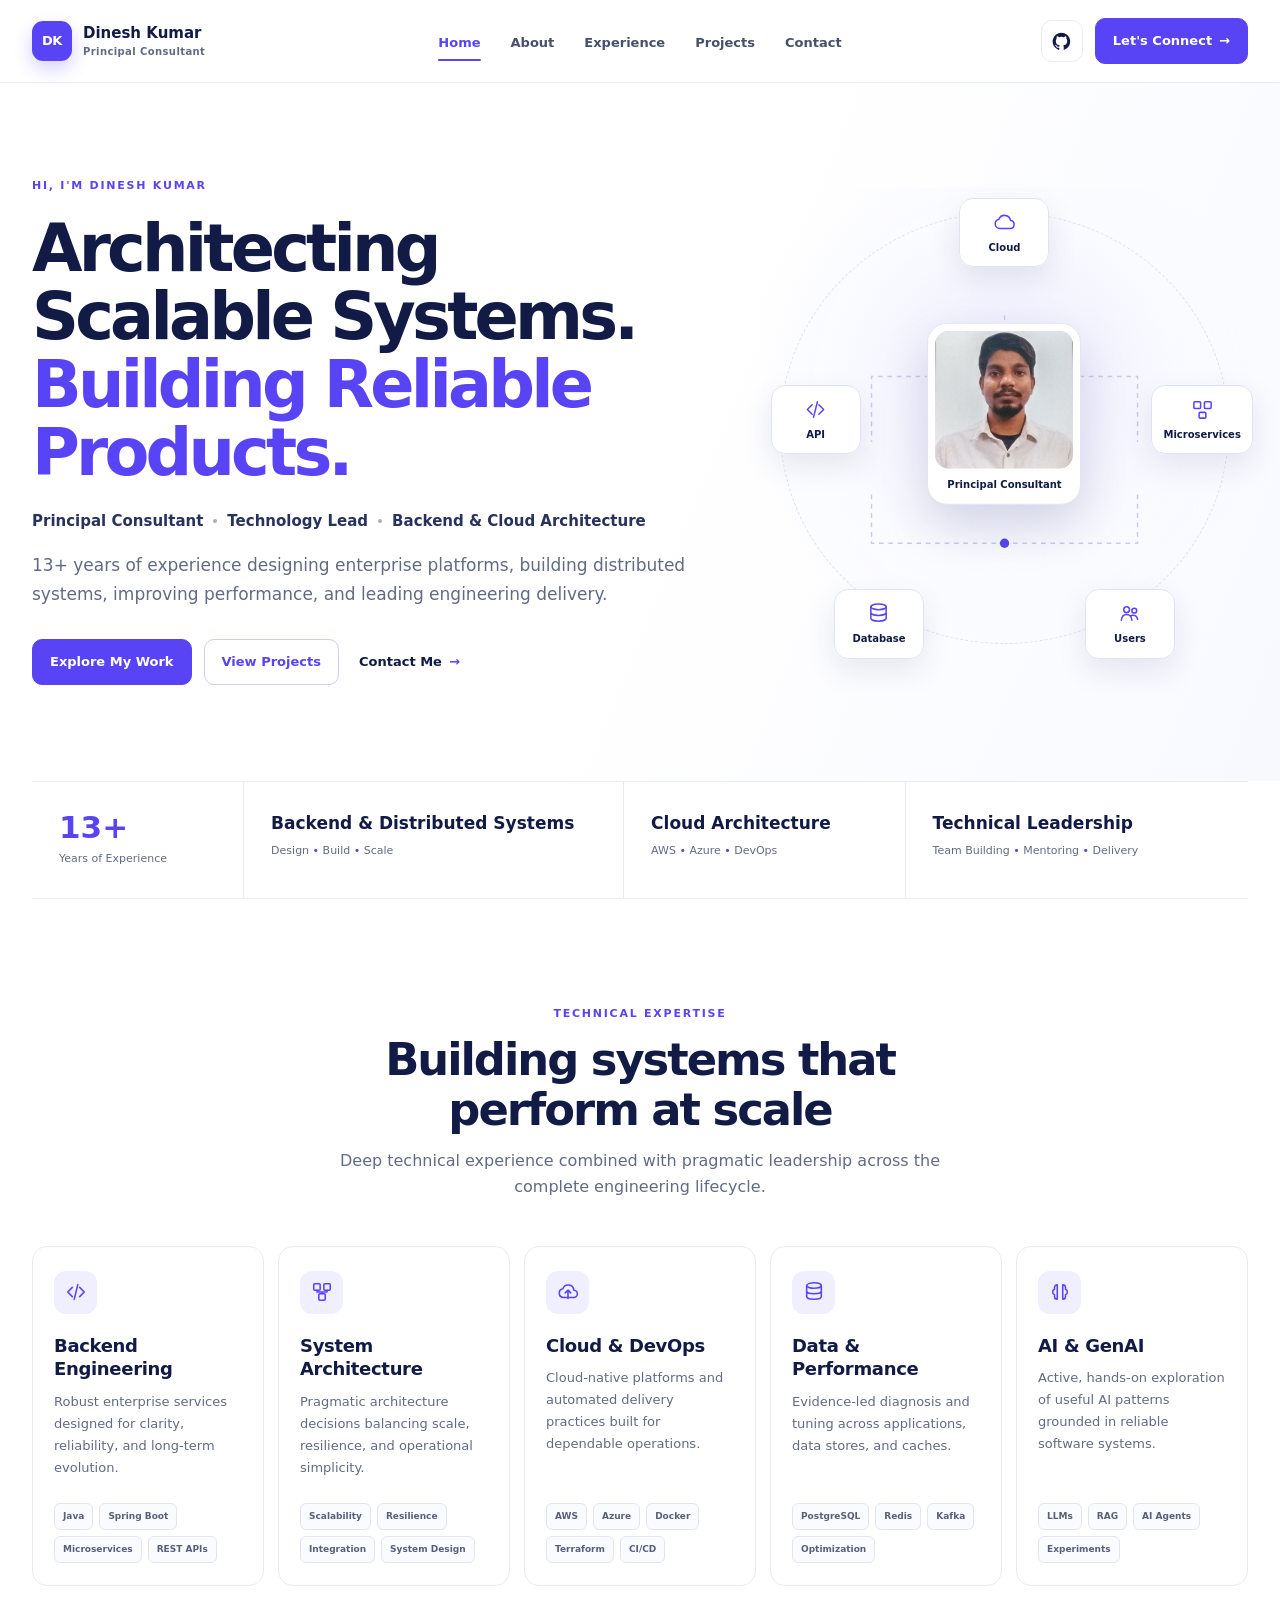
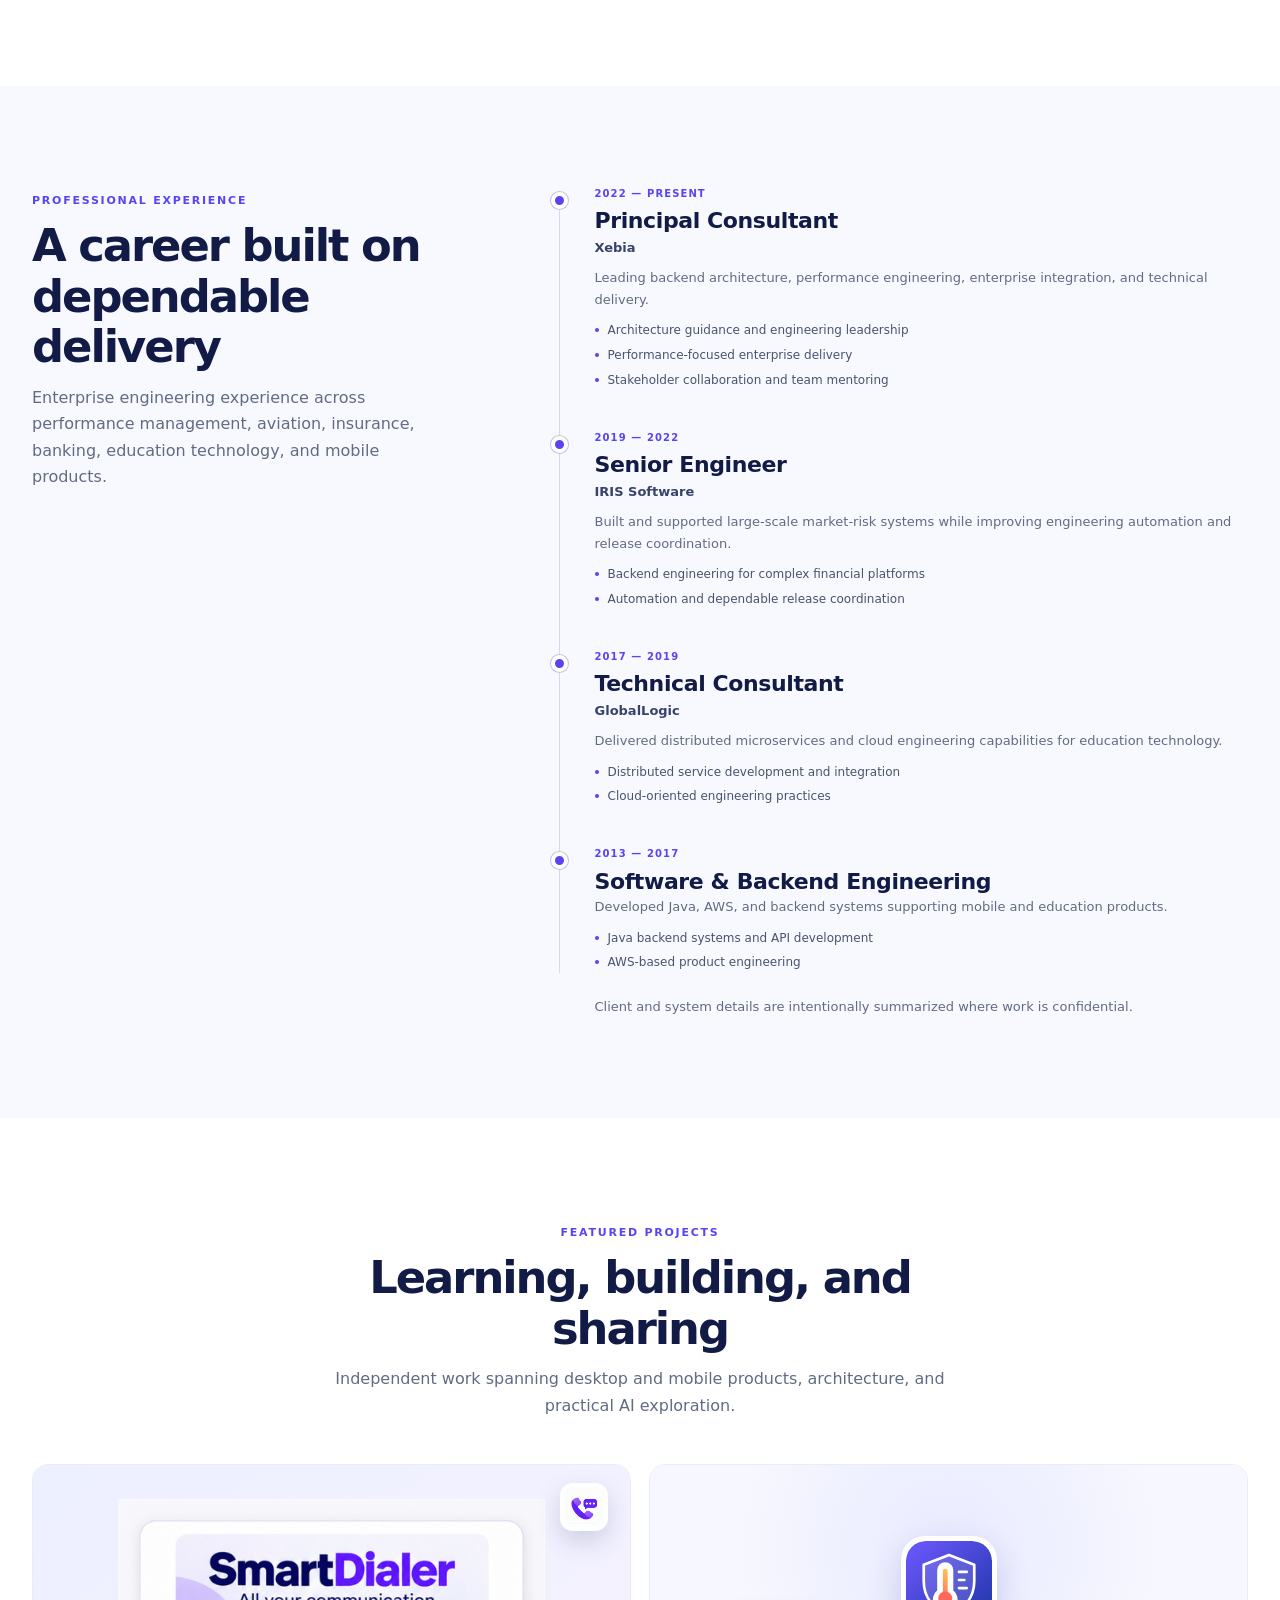
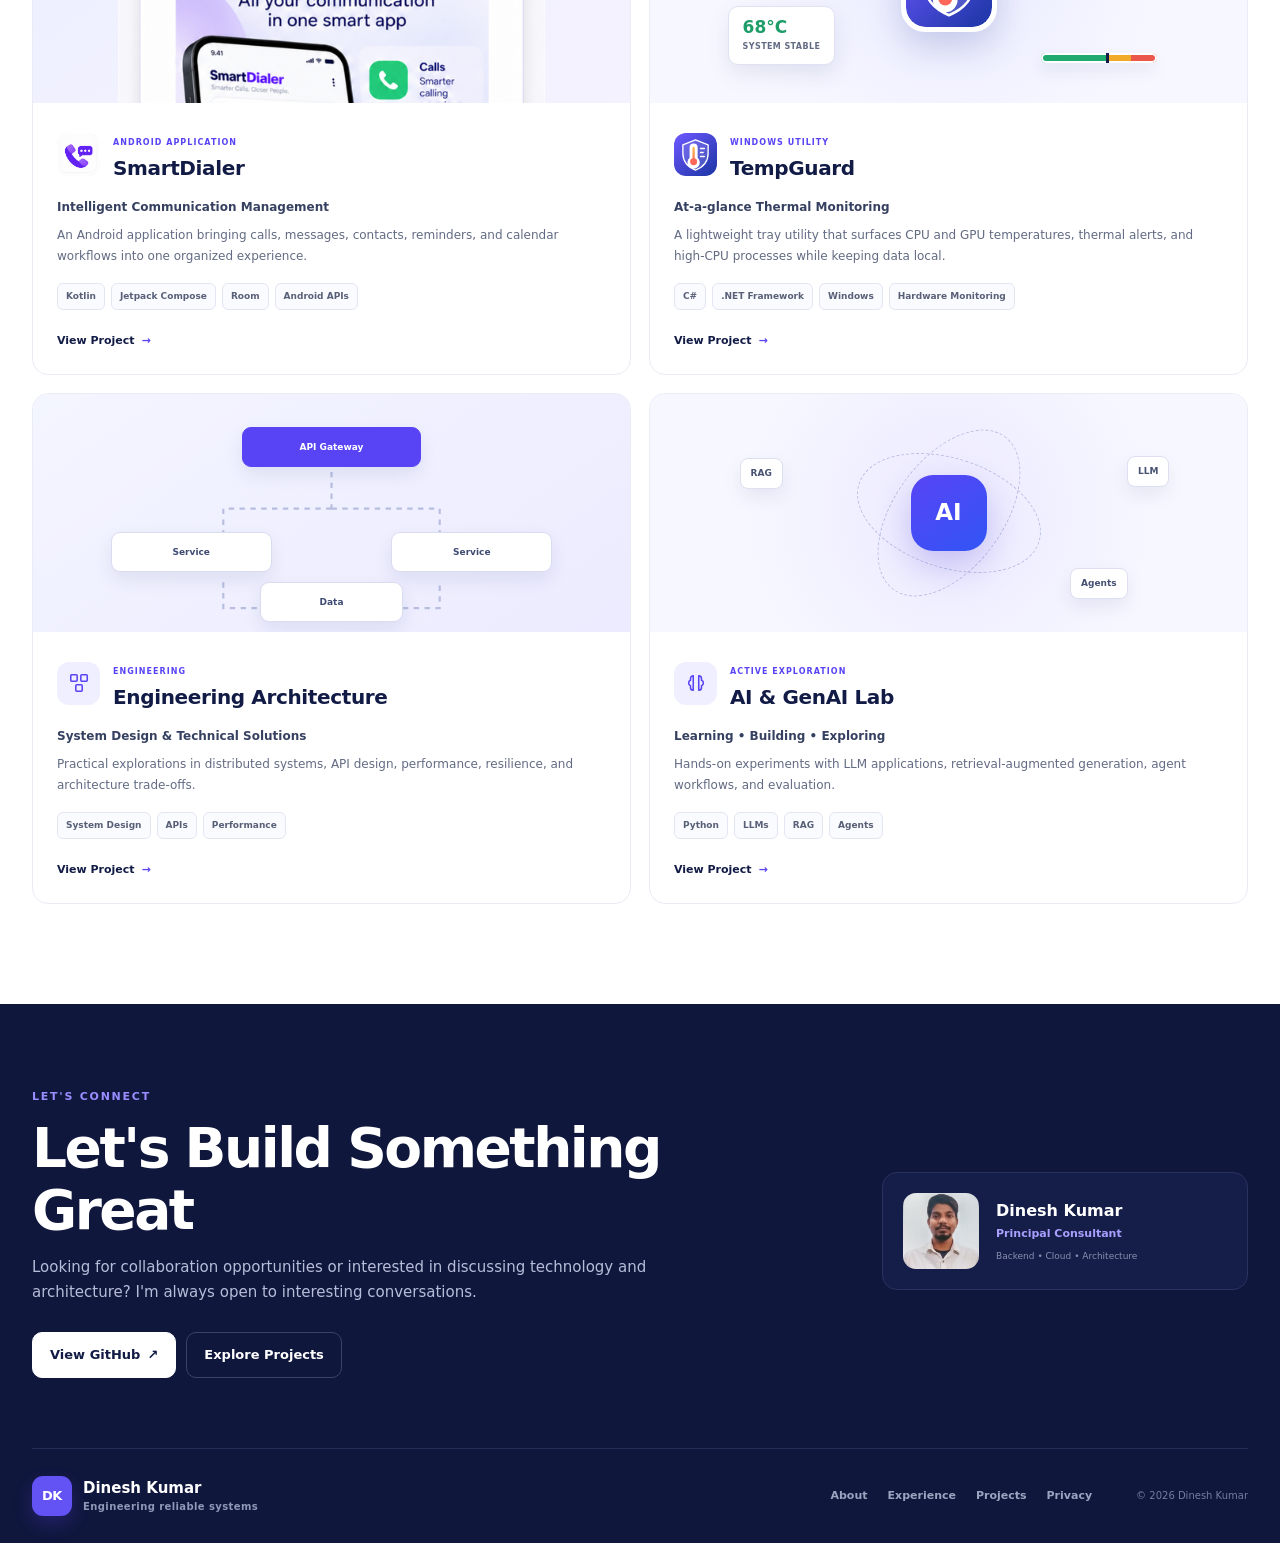
==== commit d1979e49: "Add TempGuard project to portfolio" ====
--- a/index.html
+++ b/index.html
@@ -50,8 +50,9 @@
     <article class="timeline-role"><div class="timeline-marker"></div><div class="role-period">2013 — 2017</div><h3>Software &amp; Backend Engineering</h3><p>Developed Java, AWS, and backend systems supporting mobile and education products.</p><ul><li>Java backend systems and API development</li><li>AWS-based product engineering</li></ul></article><p class="confidential-note">Client and system details are intentionally summarized where work is confidential.</p>
   </div></div></section>
 
-  <section id="projects" class="projects-section"><div class="wrap"><div class="section-heading centered"><span class="section-label">Featured Projects</span><h2>Learning, building, and sharing</h2><p>Independent work spanning mobile products, architecture, and practical AI exploration.</p></div><div class="featured-projects">
+  <section id="projects" class="projects-section"><div class="wrap"><div class="section-heading centered"><span class="section-label">Featured Projects</span><h2>Learning, building, and sharing</h2><p>Independent work spanning desktop and mobile products, architecture, and practical AI exploration.</p></div><div class="featured-projects">
     <article class="feature-project"><div class="project-visual smartdialer-visual"><img src="assets/images/smartdialer/gallery/01_callmate_overview.png" alt="SmartDialer application overview" loading="lazy"><img src="assets/images/smartdialer-logo.png" alt="" aria-hidden="true" loading="lazy"></div><div class="project-content"><div class="project-heading"><span class="project-icon"><img src="assets/images/smartdialer-logo.png" alt="" aria-hidden="true"></span><div><span class="project-type">Android Application</span><h3>SmartDialer</h3></div></div><h4>Intelligent Communication Management</h4><p>An Android application bringing calls, messages, contacts, reminders, and calendar workflows into one organized experience.</p><div class="tag-list"><span>Kotlin</span><span>Jetpack Compose</span><span>Room</span><span>Android APIs</span></div><a class="project-action" href="apps/smartdialer/">View Project <span aria-hidden="true">→</span></a></div></article>
+    <article class="feature-project"><div class="project-visual tempguard-card-visual" aria-hidden="true"><div class="tempguard-card-icon"><img src="assets/images/tempguard-logo.svg" alt=""></div><div class="tempguard-reading"><strong>68°C</strong><span>System stable</span></div><div class="tempguard-meter"><i></i></div></div><div class="project-content"><div class="project-heading"><span class="project-icon"><img src="assets/images/tempguard-logo.svg" alt="" aria-hidden="true"></span><div><span class="project-type">Windows Utility</span><h3>TempGuard</h3></div></div><h4>At-a-glance Thermal Monitoring</h4><p>A lightweight tray utility that surfaces CPU and GPU temperatures, thermal alerts, and high-CPU processes while keeping data local.</p><div class="tag-list"><span>C#</span><span>.NET Framework</span><span>Windows</span><span>Hardware Monitoring</span></div><a class="project-action" href="apps/tempguard/">View Project <span aria-hidden="true">→</span></a></div></article>
     <article class="feature-project"><div class="project-visual architecture-visual" aria-hidden="true"><div class="mini-node gateway">API Gateway</div><div class="mini-node service one">Service</div><div class="mini-node service two">Service</div><div class="mini-node db">Data</div><svg viewBox="0 0 420 220"><path d="M210 72v34M210 106H110v34M210 106H310v34M110 174v24h200v-24"/></svg></div><div class="project-content"><div class="project-heading"><span class="project-icon"><svg viewBox="0 0 24 24"><rect x="3" y="3" width="7" height="7" rx="1"/><rect x="14" y="3" width="7" height="7" rx="1"/><rect x="8.5" y="14" width="7" height="7" rx="1"/></svg></span><div><span class="project-type">Engineering</span><h3>Engineering Architecture</h3></div></div><h4>System Design &amp; Technical Solutions</h4><p>Practical explorations in distributed systems, API design, performance, resilience, and architecture trade-offs.</p><div class="tag-list"><span>System Design</span><span>APIs</span><span>Performance</span></div><a class="project-action" href="projects/engineering/">View Project <span aria-hidden="true">→</span></a></div></article>
     <article class="feature-project"><div class="project-visual ai-visual" aria-hidden="true"><div class="ai-orbit orbit-one"></div><div class="ai-orbit orbit-two"></div><div class="ai-core">AI</div><span class="ai-chip chip-rag">RAG</span><span class="ai-chip chip-llm">LLM</span><span class="ai-chip chip-agent">Agents</span></div><div class="project-content"><div class="project-heading"><span class="project-icon"><svg viewBox="0 0 24 24"><path d="M9 4a3 3 0 0 0-3 3v2a3 3 0 0 0-2 3 3 3 0 0 0 2 3v2a3 3 0 0 0 3 3M15 4a3 3 0 0 1 3 3v2a3 3 0 0 1 2 3 3 3 0 0 1-2 3v2a3 3 0 0 1-3 3M9 4v16M15 4v16"/></svg></span><div><span class="project-type">Active Exploration</span><h3>AI &amp; GenAI Lab</h3></div></div><h4>Learning • Building • Exploring</h4><p>Hands-on experiments with LLM applications, retrieval-augmented generation, agent workflows, and evaluation.</p><div class="tag-list"><span>Python</span><span>LLMs</span><span>RAG</span><span>Agents</span></div><a class="project-action" href="projects/ai/">View Project <span aria-hidden="true">→</span></a></div></article>
   </div></div></section>
--- a/assets/css/site.css
+++ b/assets/css/site.css
@@ -150,6 +150,16 @@
 .app-visual-pill { position: absolute; padding: 9px 13px; border-radius: 999px; color: white; font-size: 12px; font-weight: 800; box-shadow: 0 10px 25px rgba(34,20,76,.2); }
 .pill-platform { left: 2%; top: 23%; background: linear-gradient(100deg, var(--purple), var(--violet)); }
 .pill-privacy { right: 0; bottom: 20%; background: linear-gradient(100deg, #008a99, var(--cyan)); }
+.tempguard-hero { position: relative; background: radial-gradient(circle at 82% 18%, rgba(255,200,87,.22), transparent 24%), radial-gradient(circle at 70% 84%, rgba(88,68,245,.16), transparent 30%), linear-gradient(140deg,#fff,#f0f3ff); }
+.tempguard-hero .hero-grid { grid-template-columns: minmax(0,1.08fr) minmax(340px,.92fr); align-items: center; }
+.tempguard-visual { position: relative; display: grid; place-items: center; min-height: 430px; }
+.tempguard-logo-hero { width: min(270px,68%); aspect-ratio: 1; padding: 10px; border-radius: 44px; background: rgba(255,255,255,.86); box-shadow: 0 28px 70px rgba(37,51,139,.22); transform: rotate(-2deg); animation: app-float 6s ease-in-out infinite; }
+.tempguard-logo-hero img { display: block; width: 100%; height: 100%; border-radius: 36px; }
+.thermal-scale { position: absolute; left: 4%; bottom: 13%; display: grid; grid-template-columns: repeat(3,1fr); width: min(390px,92%); overflow: hidden; border: 5px solid white; border-radius: 999px; box-shadow: 0 14px 34px rgba(35,48,116,.18); color: white; font-size: 10px; font-weight: 850; text-align: center; text-transform: uppercase; letter-spacing: .05em; }
+.thermal-scale span { padding: 9px 8px; }.thermal-stable { background: #21a86d; }.thermal-warm { background: #f1a629; }.thermal-hot { background: #eb574b; }
+.tempguard-platform { left: 0; top: 18%; background: linear-gradient(100deg,#3d54cf,var(--purple)); }
+.tempguard-local { right: 0; top: 34%; background: linear-gradient(100deg,#128762,#2dbb82); }
+.tempguard-note { max-width: 820px; margin: 28px 0 0; }
 .showcase-section { position: relative; overflow: hidden; color: white; background: linear-gradient(135deg, #6849dd 0%, #385fc9 52%, #a552c2 100%); }
 .showcase-section::before { content: ""; position: absolute; width: 420px; height: 420px; right: -120px; top: -160px; border-radius: 50%; background: radial-gradient(circle, rgba(53,211,230,.38), transparent 68%); }
 .showcase-heading { position: relative; display: flex; align-items: flex-end; justify-content: space-between; gap: 32px; }
@@ -160,8 +170,8 @@
 .gallery-controls { display: flex; gap: 10px; padding-bottom: 30px; }
 .gallery-button { width: 48px; height: 48px; border: 1px solid rgba(255,255,255,.3); border-radius: 50%; color: white; background: rgba(255,255,255,.1); font: inherit; font-size: 20px; cursor: pointer; transition: transform .2s ease, background .2s ease; }
 .gallery-button:hover { transform: translateY(-2px); background: rgba(255,255,255,.2); }
-.app-gallery { position: relative; display: flex; gap: 18px; overflow-x: auto; padding: 12px 4px 30px; scroll-padding-inline: 4px; scroll-snap-type: x mandatory; scrollbar-color: rgba(255,255,255,.42) transparent; scrollbar-width: thin; }
-.gallery-slide { --accent: #7551e8; --badge-bg: #eee8ff; --slide-tint: #f8f5ff; flex: 0 0 clamp(290px, 29vw, 360px); margin: 0; scroll-snap-align: center; border: 1px solid rgba(255,255,255,.72); border-radius: 23px; background: var(--slide-tint); box-shadow: 0 16px 38px rgba(23,12,70,.18); overflow: hidden; transition: transform .25s ease, border-color .25s ease, box-shadow .25s ease; }
+.app-gallery { --gallery-slide-width: clamp(290px, 29vw, 360px); position: relative; display: flex; gap: 18px; overflow-x: auto; padding: 12px max(4px, calc((100% - var(--gallery-slide-width)) / 2)) 30px; scroll-padding-inline: max(4px, calc((100% - var(--gallery-slide-width)) / 2)); scroll-snap-type: x mandatory; scrollbar-color: rgba(255,255,255,.42) transparent; scrollbar-width: thin; }
+.gallery-slide { --accent: #7551e8; --badge-bg: #eee8ff; --slide-tint: #f8f5ff; flex: 0 0 var(--gallery-slide-width); margin: 0; scroll-snap-align: center; border: 1px solid rgba(255,255,255,.72); border-radius: 23px; background: var(--slide-tint); box-shadow: 0 16px 38px rgba(23,12,70,.18); overflow: hidden; transition: transform .25s ease, border-color .25s ease, box-shadow .25s ease; }
 .gallery-slide:hover { transform: translateY(-4px); border-color: white; box-shadow: 0 22px 45px rgba(23,12,70,.24); }
 .gallery-slide.is-active { border-color: rgba(255,255,255,.95); box-shadow: 0 20px 44px rgba(23,12,70,.23); }
 .accent-overview { --accent: #7750e8; --badge-bg: #eee7ff; --slide-tint: #f7f3ff; }
@@ -240,7 +250,7 @@
   .home-hero .hero-grid, .smart-hero .hero-grid { grid-template-columns: 1fr; }
   .portrait-stage { max-width: 620px; width: 100%; margin: auto; }
   .app-visual { max-width: 560px; width: 100%; margin: auto; }
-  .gallery-slide { flex-basis: min(44vw, 340px); }
+  .app-gallery { --gallery-slide-width: min(44vw, 340px); }
   .grid { grid-template-columns: repeat(2, 1fr); }
   .stats { grid-template-columns: repeat(2, 1fr); }
   .stat:nth-child(3) { border-left: 0; border-top: 1px solid var(--line); }
@@ -266,8 +276,7 @@
   .app-visual { min-height: 370px; }
   .showcase-heading { align-items: flex-start; flex-direction: column; gap: 0; }
   .gallery-controls { padding-bottom: 22px; }
-  .app-gallery { width: calc(100% + 4vw); }
-  .gallery-slide { flex-basis: min(82vw, 340px); }
+  .app-gallery { --gallery-slide-width: min(82vw, 340px); width: calc(100% + 4vw); }
   .footer-grid { grid-template-columns: 1fr; }
   .footer-links { justify-content: flex-start; }
   .copyright { grid-column: auto; }
@@ -389,7 +398,7 @@
 .timeline-role li::before { content: ""; display: inline-block; width: 4px; height: 4px; margin: 0 9px 2px 0; border-radius: 50%; background: var(--purple); }
 .experience-timeline .confidential-note { margin: -16px 0 0 44px; }
 
-.featured-projects { display: grid; grid-template-columns: repeat(3,minmax(0,1fr)); gap: 18px; }
+.featured-projects { display: grid; grid-template-columns: repeat(2,minmax(0,1fr)); gap: 18px; }
 .feature-project { display: flex; min-width: 0; flex-direction: column; overflow: hidden; border: 1px solid var(--line); border-radius: 16px; background: #fff; transition: transform .22s ease, box-shadow .22s ease; }
 .feature-project:hover { transform: translateY(-5px); box-shadow: var(--shadow); }
 .project-visual { position: relative; height: 238px; overflow: hidden; background: #f4f3ff; }
@@ -405,6 +414,12 @@
 .ai-core { z-index: 2; display: grid; place-items: center; width: 76px; height: 76px; border-radius: 22px; color: white; background: linear-gradient(145deg,var(--purple),#3155f5); box-shadow: 0 15px 35px rgba(70,55,210,.25); font-size: 23px; font-weight: 850; }
 .ai-orbit { position: absolute; border: 1px dashed #babee3; border-radius: 50%; }.ai-orbit.orbit-one { width: 190px; height: 110px; transform: rotate(18deg); }.ai-orbit.orbit-two { width: 110px; height: 190px; transform: rotate(36deg); }
 .ai-chip { position: absolute; z-index: 2; padding: 7px 10px; border: 1px solid #dedff0; border-radius: 8px; color: #465173; background: white; box-shadow: 0 8px 18px rgba(36,50,107,.08); font-size: 9px; font-weight: 850; }.chip-rag { left: 15%; top: 27%; }.chip-llm { right: 13%; top: 26%; }.chip-agent { right: 20%; bottom: 14%; }
+.tempguard-card-visual { display: grid; place-items: center; background: radial-gradient(circle at 50% 35%,#e9eaff 0,#f7f8ff 68%); }
+.tempguard-card-icon { width: 96px; height: 96px; padding: 5px; border-radius: 24px; background: white; box-shadow: 0 15px 34px rgba(39,54,143,.2); }
+.tempguard-card-icon img { display: block; width: 100%; height: 100%; border-radius: 20px; }
+.tempguard-reading { position: absolute; left: 13%; bottom: 16%; display: grid; padding: 11px 14px; border: 1px solid #dfe2f2; border-radius: 10px; background: white; box-shadow: 0 9px 22px rgba(36,50,107,.1); }
+.tempguard-reading strong { color: #1d9d68; font-size: 17px; line-height: 1.1; }.tempguard-reading span { margin-top: 3px; color: var(--muted); font-size: 8px; font-weight: 750; text-transform: uppercase; letter-spacing: .05em; }
+.tempguard-meter { position: absolute; right: 15%; bottom: 17%; width: 116px; height: 10px; overflow: hidden; border-radius: 99px; background: linear-gradient(90deg,#20aa70 0 56%,#f2aa2b 56% 78%,#eb584b 78%); box-shadow: inset 0 0 0 2px white,0 7px 16px rgba(36,50,107,.1); }.tempguard-meter i { position: absolute; left: 56%; top: -3px; width: 3px; height: 16px; border-radius: 3px; background: var(--ink); }
 .project-content { display: flex; flex: 1; flex-direction: column; padding: 24px; }
 .project-heading { display: flex; align-items: center; gap: 13px; }
 .project-icon { flex: 0 0 auto; }.project-icon img { width: 100%; height: 100%; border-radius: 12px; object-fit: cover; }
@@ -446,13 +461,14 @@
 @media (max-width: 820px) {
   .portfolio-home .wrap { width: min(100% - 40px, 720px); }
   .portfolio-home .portfolio-hero { padding: 66px 0 76px; }
-  .portfolio-hero .hero-grid { grid-template-columns: 1fr; gap: 50px; }
+  .portfolio-hero .hero-grid, .tempguard-hero .hero-grid { grid-template-columns: 1fr; gap: 50px; }
   .architecture-stage { width: min(100%,560px); min-height: 450px; margin: 0 auto; }
   .highlights-grid { grid-template-columns: repeat(2,1fr); }.highlight:nth-child(3) { border-left: 0; }.highlight:nth-child(n+3) { border-top: 1px solid var(--line); }
   .expertise-grid { grid-template-columns: repeat(2,minmax(0,1fr)); }.expertise-card { min-height: 310px; }
   .expertise-card:last-child { grid-column: 1/-1; min-height: auto; }
   .experience-layout { grid-template-columns: 1fr; gap: 25px; }.sticky-heading { position: static; }
   .featured-projects { grid-template-columns: 1fr; }.feature-project { display: grid; grid-template-columns: .9fr 1.1fr; }.project-visual { height: auto; min-height: 310px; }
+  .tempguard-visual { width: min(100%,560px); margin: auto; }
   .contact-grid { grid-template-columns: 1fr; gap: 38px; }.footer-profile { max-width: 420px; }.footer-bottom { grid-template-columns: 1fr auto; }.footer-bottom > p { grid-column: 1/-1; }
 }
 
@@ -469,6 +485,6 @@
   .expertise-section, .projects-section, .experience-section { padding: 76px 0; }.section-heading { margin-bottom: 34px; }.section-heading h2 { font-size: 34px; }
   .expertise-grid { grid-template-columns: 1fr; }.expertise-card, .expertise-card:nth-child(4), .expertise-card:nth-child(5) { grid-column: auto; min-height: auto; }
   .timeline-role { padding-left: 35px; }.experience-timeline .confidential-note { margin-left: 35px; }
-  .feature-project { display: flex; }.project-visual { min-height: 240px; }.project-content { padding: 22px; }
+  .feature-project { display: flex; }.project-visual { min-height: 240px; }.project-content { padding: 22px; }.tempguard-visual { min-height: 370px; }
   .contact-footer { padding-top: 65px; }.contact-grid { padding-bottom: 55px; }.contact-footer h2 { font-size: 38px; }.footer-actions .btn { width: 100%; }.footer-profile { align-items: flex-start; }.footer-bottom { grid-template-columns: 1fr; gap: 24px; }.contact-footer .footer-links { justify-content: flex-start; }
 }
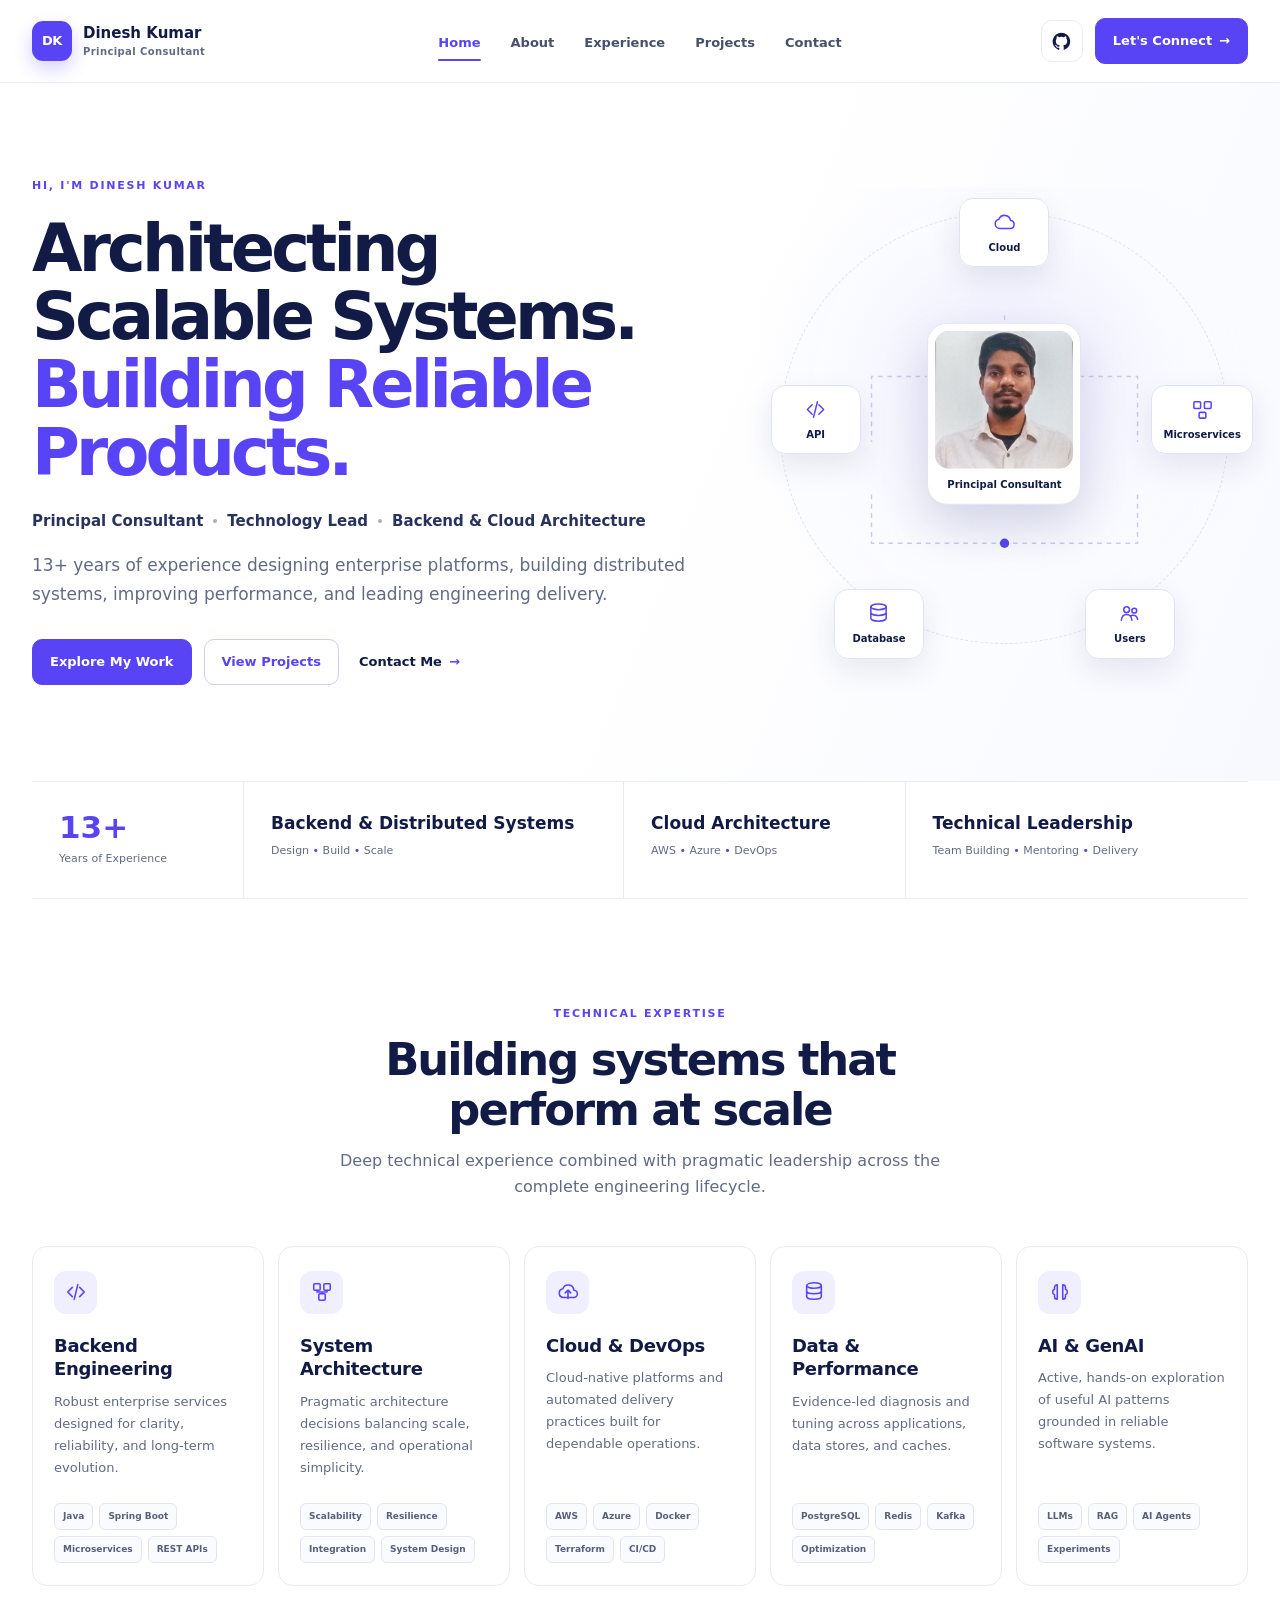
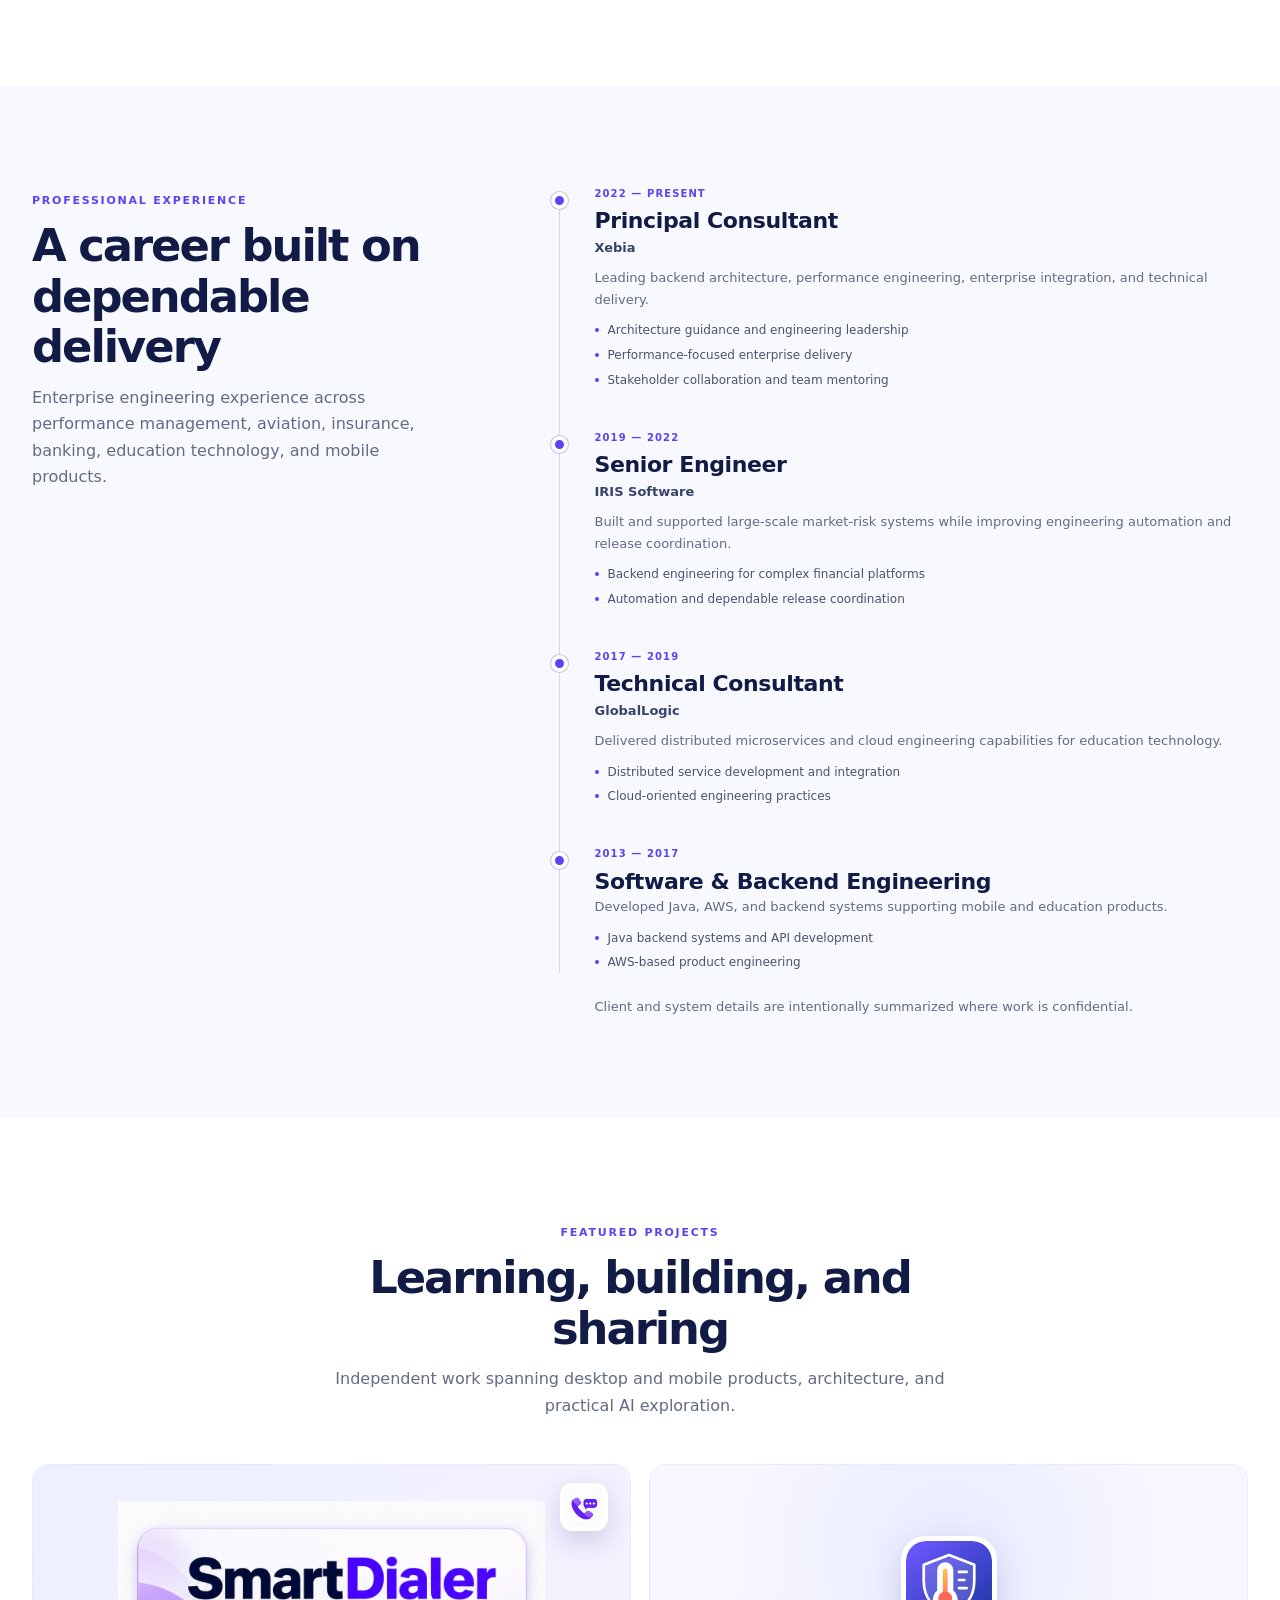
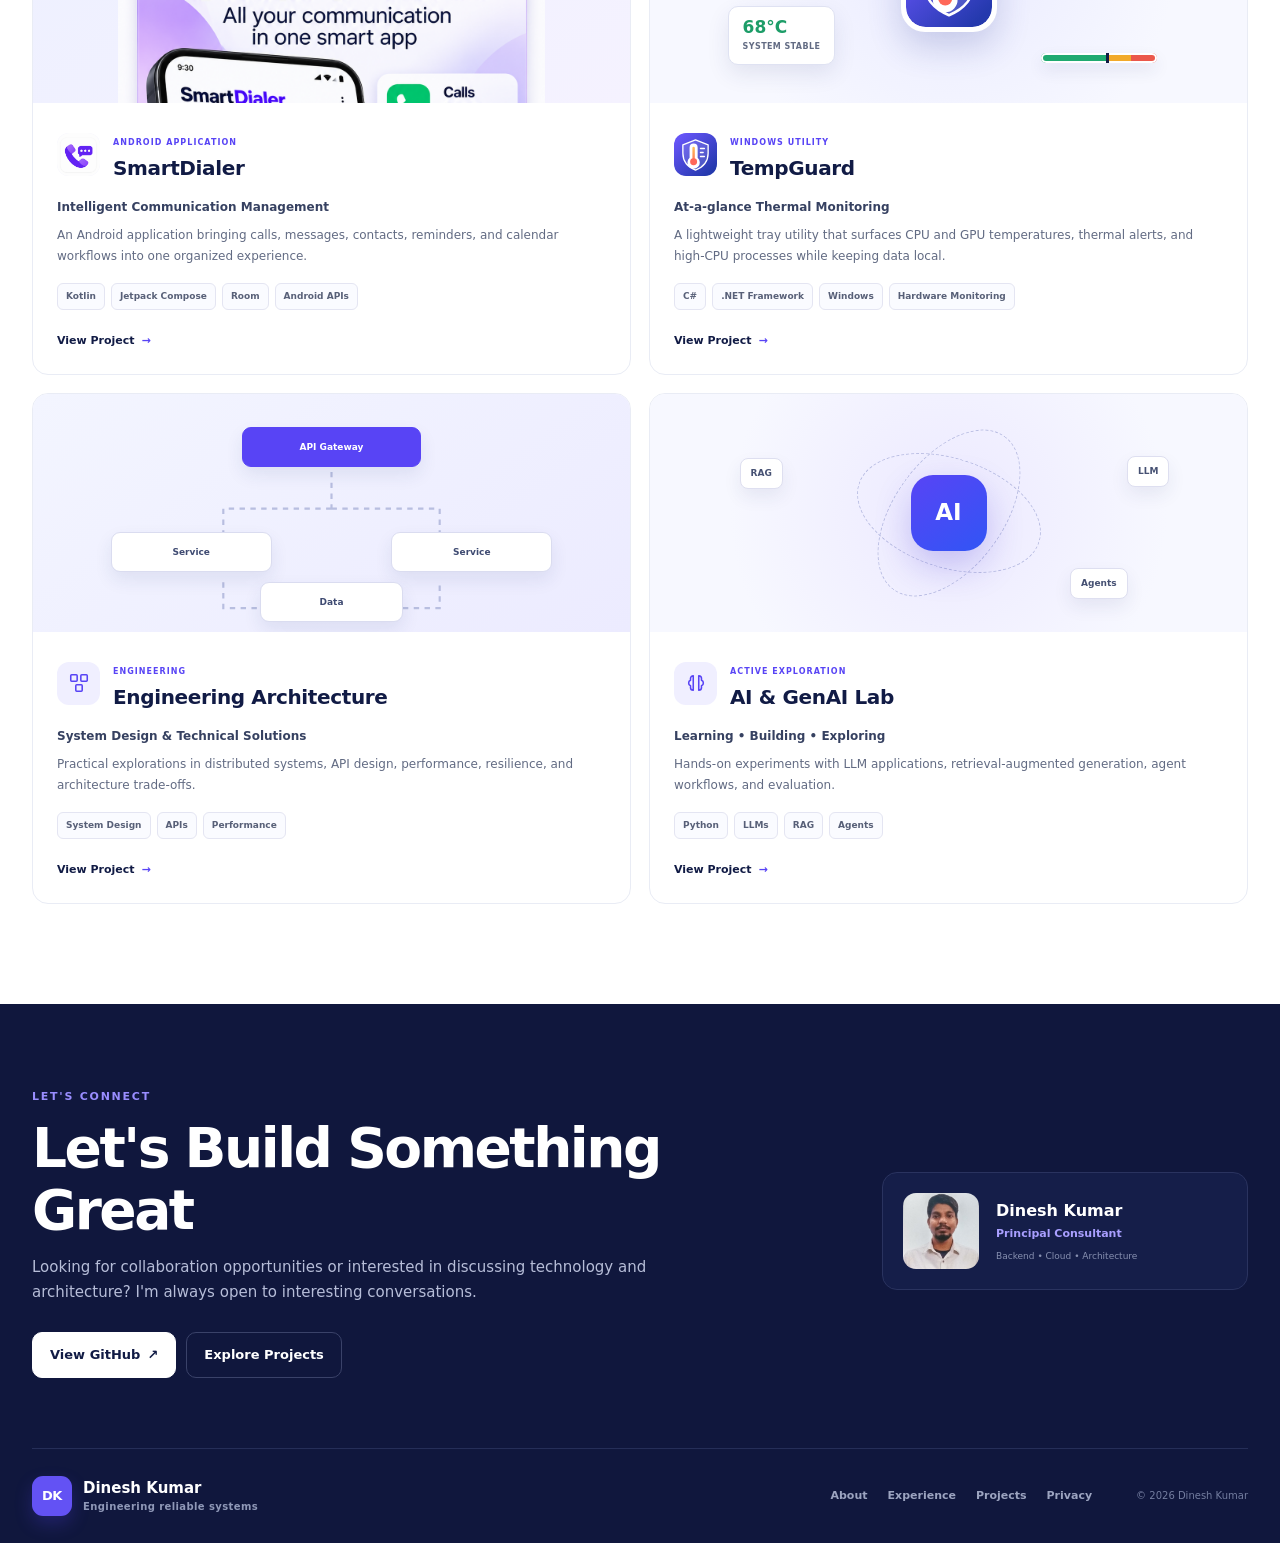
==== commit ca617ecf: "Refresh SmartDialer gallery images" ====
--- a/index.html
+++ b/index.html
@@ -51,7 +51,7 @@
   </div></div></section>
 
   <section id="projects" class="projects-section"><div class="wrap"><div class="section-heading centered"><span class="section-label">Featured Projects</span><h2>Learning, building, and sharing</h2><p>Independent work spanning desktop and mobile products, architecture, and practical AI exploration.</p></div><div class="featured-projects">
-    <article class="feature-project"><div class="project-visual smartdialer-visual"><img src="assets/images/smartdialer/gallery/01_callmate_overview.png" alt="SmartDialer application overview" loading="lazy"><img src="assets/images/smartdialer-logo.png" alt="" aria-hidden="true" loading="lazy"></div><div class="project-content"><div class="project-heading"><span class="project-icon"><img src="assets/images/smartdialer-logo.png" alt="" aria-hidden="true"></span><div><span class="project-type">Android Application</span><h3>SmartDialer</h3></div></div><h4>Intelligent Communication Management</h4><p>An Android application bringing calls, messages, contacts, reminders, and calendar workflows into one organized experience.</p><div class="tag-list"><span>Kotlin</span><span>Jetpack Compose</span><span>Room</span><span>Android APIs</span></div><a class="project-action" href="apps/smartdialer/">View Project <span aria-hidden="true">→</span></a></div></article>
+    <article class="feature-project"><div class="project-visual smartdialer-visual"><img src="assets/images/smartdialer/gallery/1_screen.png" alt="SmartDialer application overview" loading="lazy"><img src="assets/images/smartdialer-logo.png" alt="" aria-hidden="true" loading="lazy"></div><div class="project-content"><div class="project-heading"><span class="project-icon"><img src="assets/images/smartdialer-logo.png" alt="" aria-hidden="true"></span><div><span class="project-type">Android Application</span><h3>SmartDialer</h3></div></div><h4>Intelligent Communication Management</h4><p>An Android application bringing calls, messages, contacts, reminders, and calendar workflows into one organized experience.</p><div class="tag-list"><span>Kotlin</span><span>Jetpack Compose</span><span>Room</span><span>Android APIs</span></div><a class="project-action" href="apps/smartdialer/">View Project <span aria-hidden="true">→</span></a></div></article>
     <article class="feature-project"><div class="project-visual tempguard-card-visual" aria-hidden="true"><div class="tempguard-card-icon"><img src="assets/images/tempguard-logo.svg" alt=""></div><div class="tempguard-reading"><strong>68°C</strong><span>System stable</span></div><div class="tempguard-meter"><i></i></div></div><div class="project-content"><div class="project-heading"><span class="project-icon"><img src="assets/images/tempguard-logo.svg" alt="" aria-hidden="true"></span><div><span class="project-type">Windows Utility</span><h3>TempGuard</h3></div></div><h4>At-a-glance Thermal Monitoring</h4><p>A lightweight tray utility that surfaces CPU and GPU temperatures, thermal alerts, and high-CPU processes while keeping data local.</p><div class="tag-list"><span>C#</span><span>.NET Framework</span><span>Windows</span><span>Hardware Monitoring</span></div><a class="project-action" href="apps/tempguard/">View Project <span aria-hidden="true">→</span></a></div></article>
     <article class="feature-project"><div class="project-visual architecture-visual" aria-hidden="true"><div class="mini-node gateway">API Gateway</div><div class="mini-node service one">Service</div><div class="mini-node service two">Service</div><div class="mini-node db">Data</div><svg viewBox="0 0 420 220"><path d="M210 72v34M210 106H110v34M210 106H310v34M110 174v24h200v-24"/></svg></div><div class="project-content"><div class="project-heading"><span class="project-icon"><svg viewBox="0 0 24 24"><rect x="3" y="3" width="7" height="7" rx="1"/><rect x="14" y="3" width="7" height="7" rx="1"/><rect x="8.5" y="14" width="7" height="7" rx="1"/></svg></span><div><span class="project-type">Engineering</span><h3>Engineering Architecture</h3></div></div><h4>System Design &amp; Technical Solutions</h4><p>Practical explorations in distributed systems, API design, performance, resilience, and architecture trade-offs.</p><div class="tag-list"><span>System Design</span><span>APIs</span><span>Performance</span></div><a class="project-action" href="projects/engineering/">View Project <span aria-hidden="true">→</span></a></div></article>
     <article class="feature-project"><div class="project-visual ai-visual" aria-hidden="true"><div class="ai-orbit orbit-one"></div><div class="ai-orbit orbit-two"></div><div class="ai-core">AI</div><span class="ai-chip chip-rag">RAG</span><span class="ai-chip chip-llm">LLM</span><span class="ai-chip chip-agent">Agents</span></div><div class="project-content"><div class="project-heading"><span class="project-icon"><svg viewBox="0 0 24 24"><path d="M9 4a3 3 0 0 0-3 3v2a3 3 0 0 0-2 3 3 3 0 0 0 2 3v2a3 3 0 0 0 3 3M15 4a3 3 0 0 1 3 3v2a3 3 0 0 1 2 3 3 3 0 0 1-2 3v2a3 3 0 0 1-3 3M9 4v16M15 4v16"/></svg></span><div><span class="project-type">Active Exploration</span><h3>AI &amp; GenAI Lab</h3></div></div><h4>Learning • Building • Exploring</h4><p>Hands-on experiments with LLM applications, retrieval-augmented generation, agent workflows, and evaluation.</p><div class="tag-list"><span>Python</span><span>LLMs</span><span>RAG</span><span>Agents</span></div><a class="project-action" href="projects/ai/">View Project <span aria-hidden="true">→</span></a></div></article>
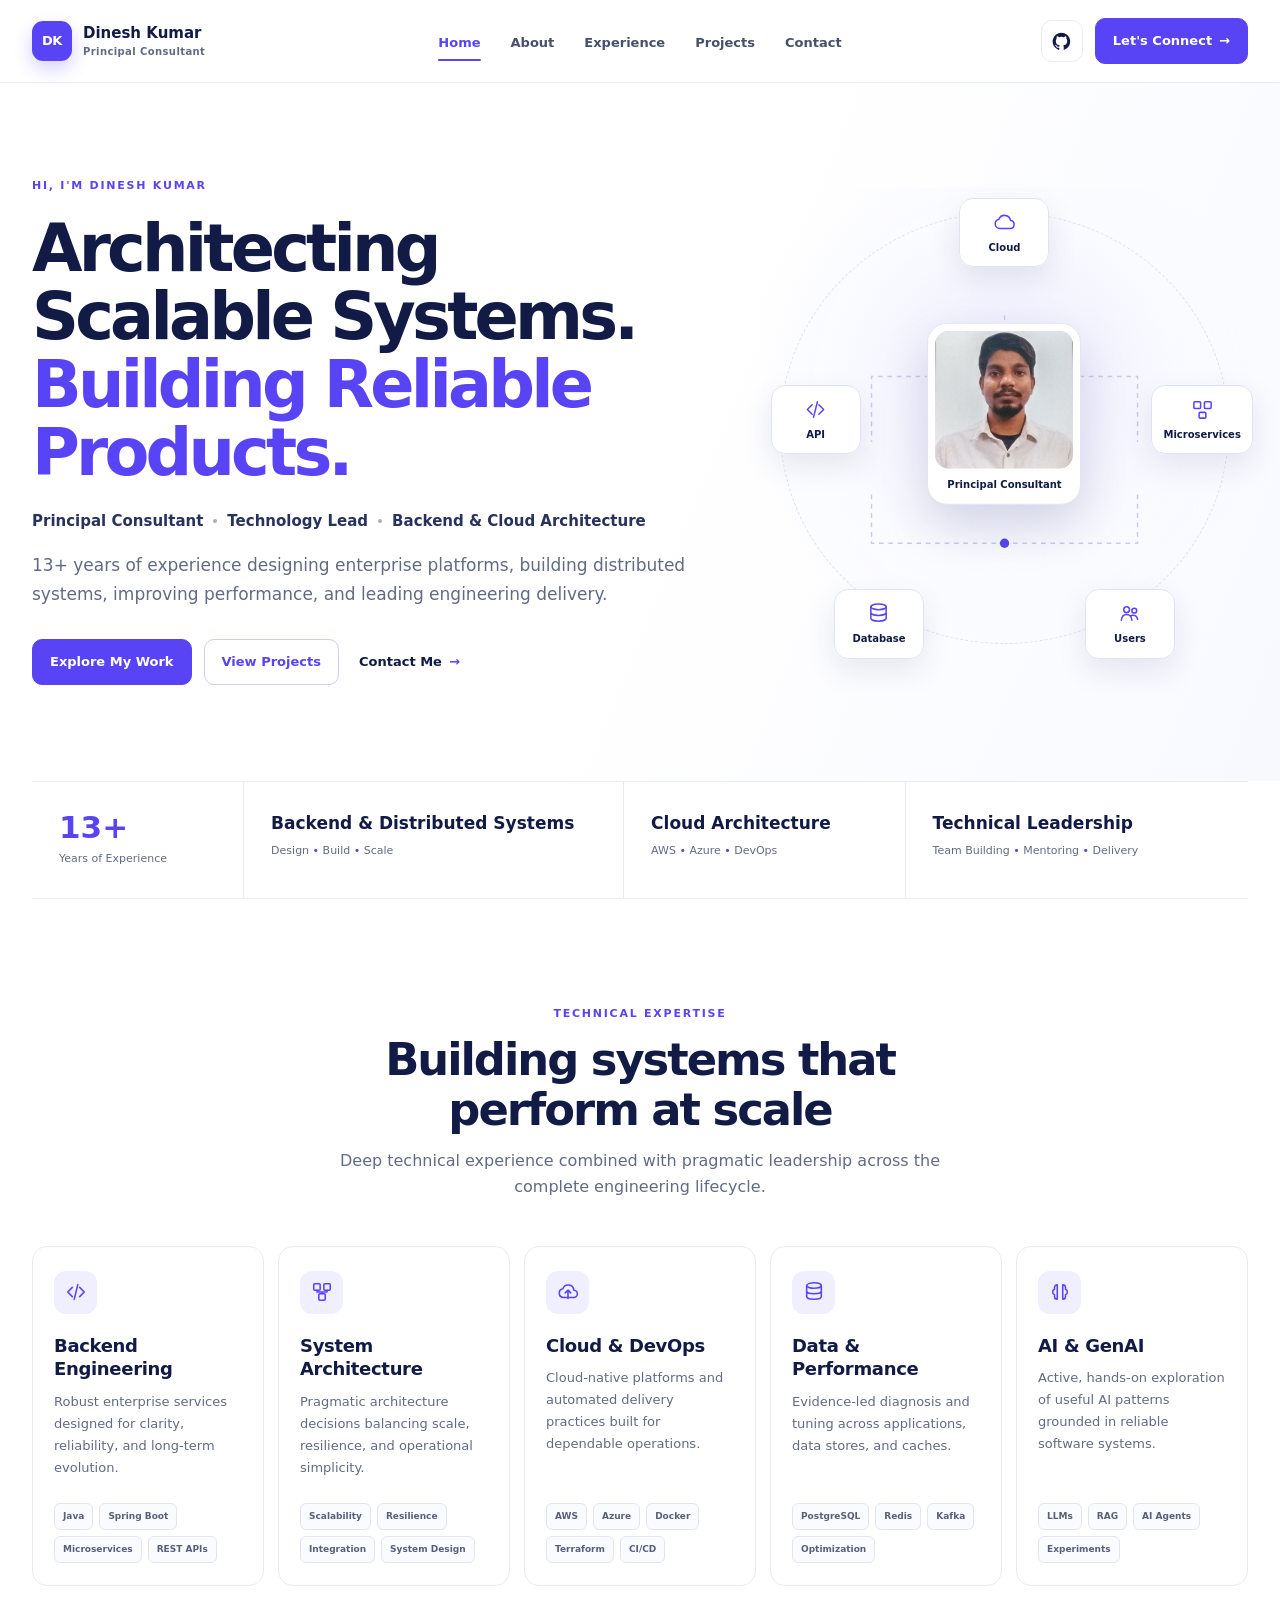
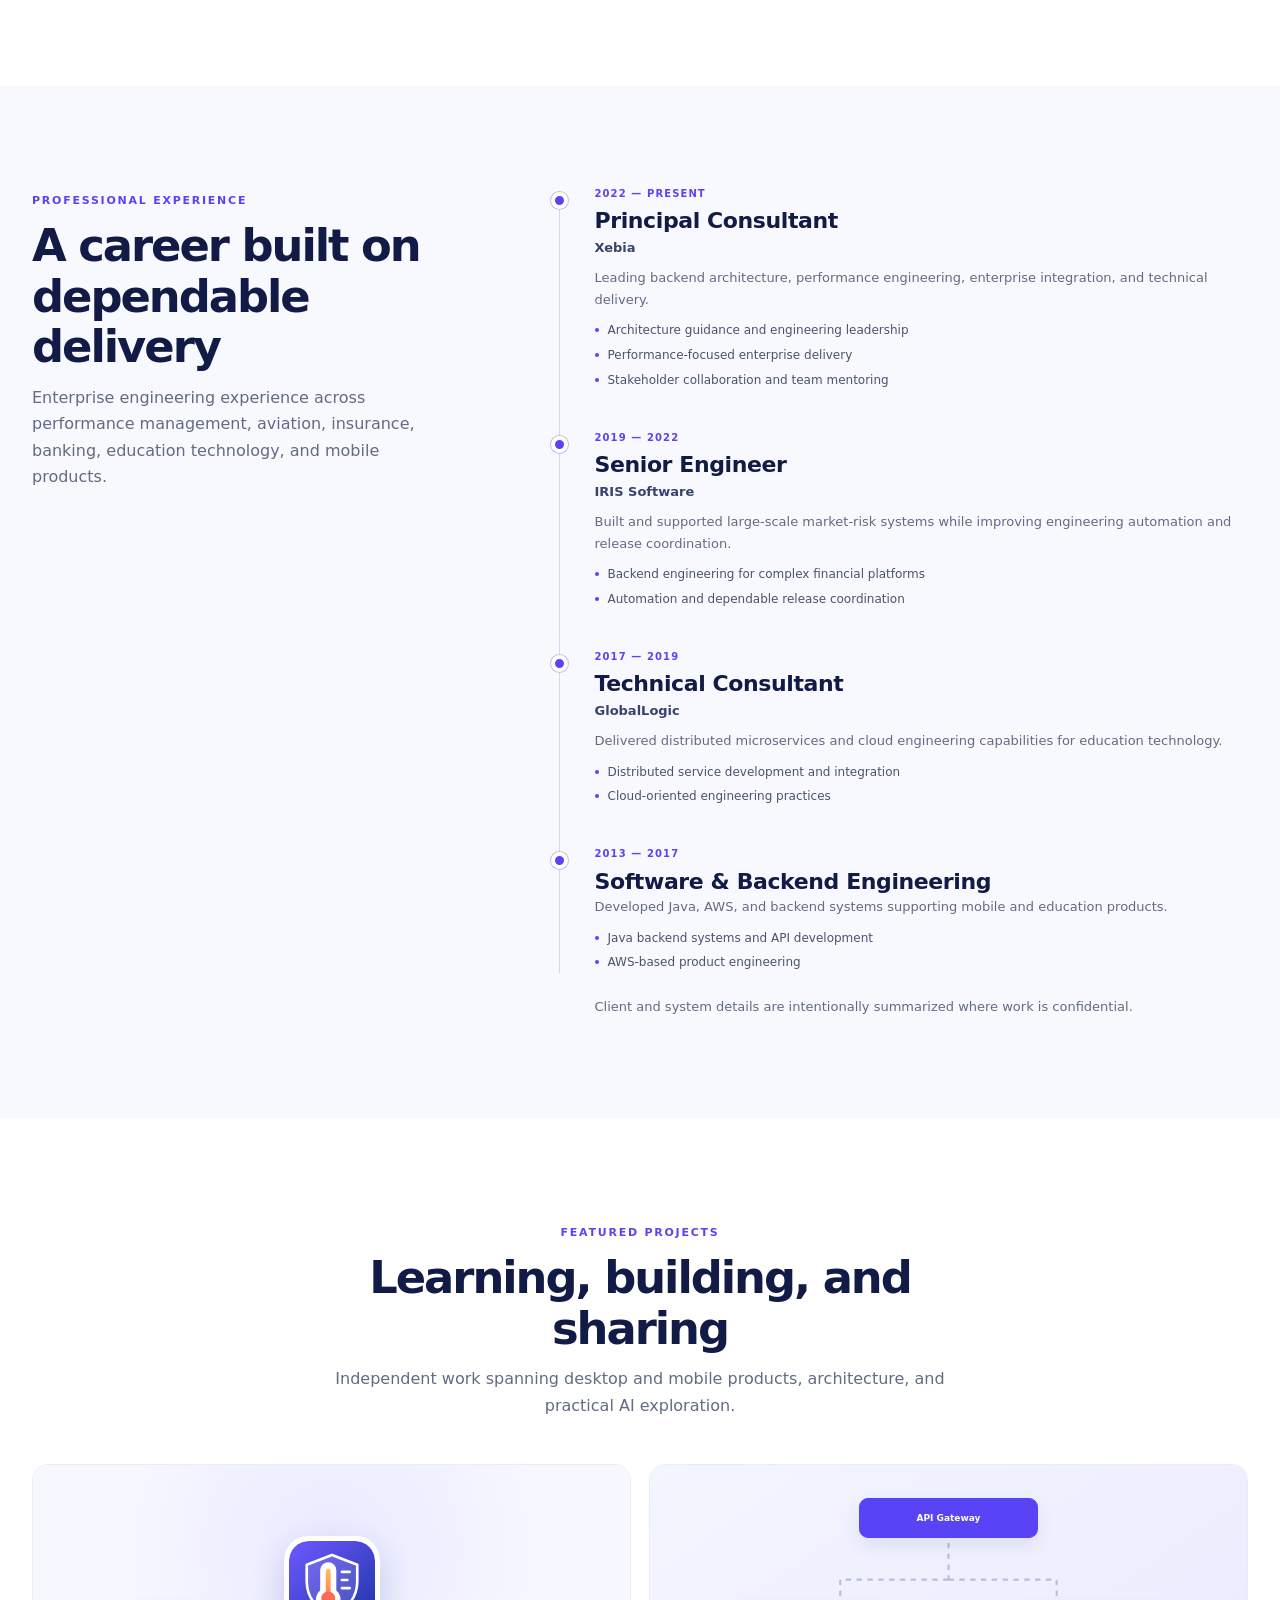
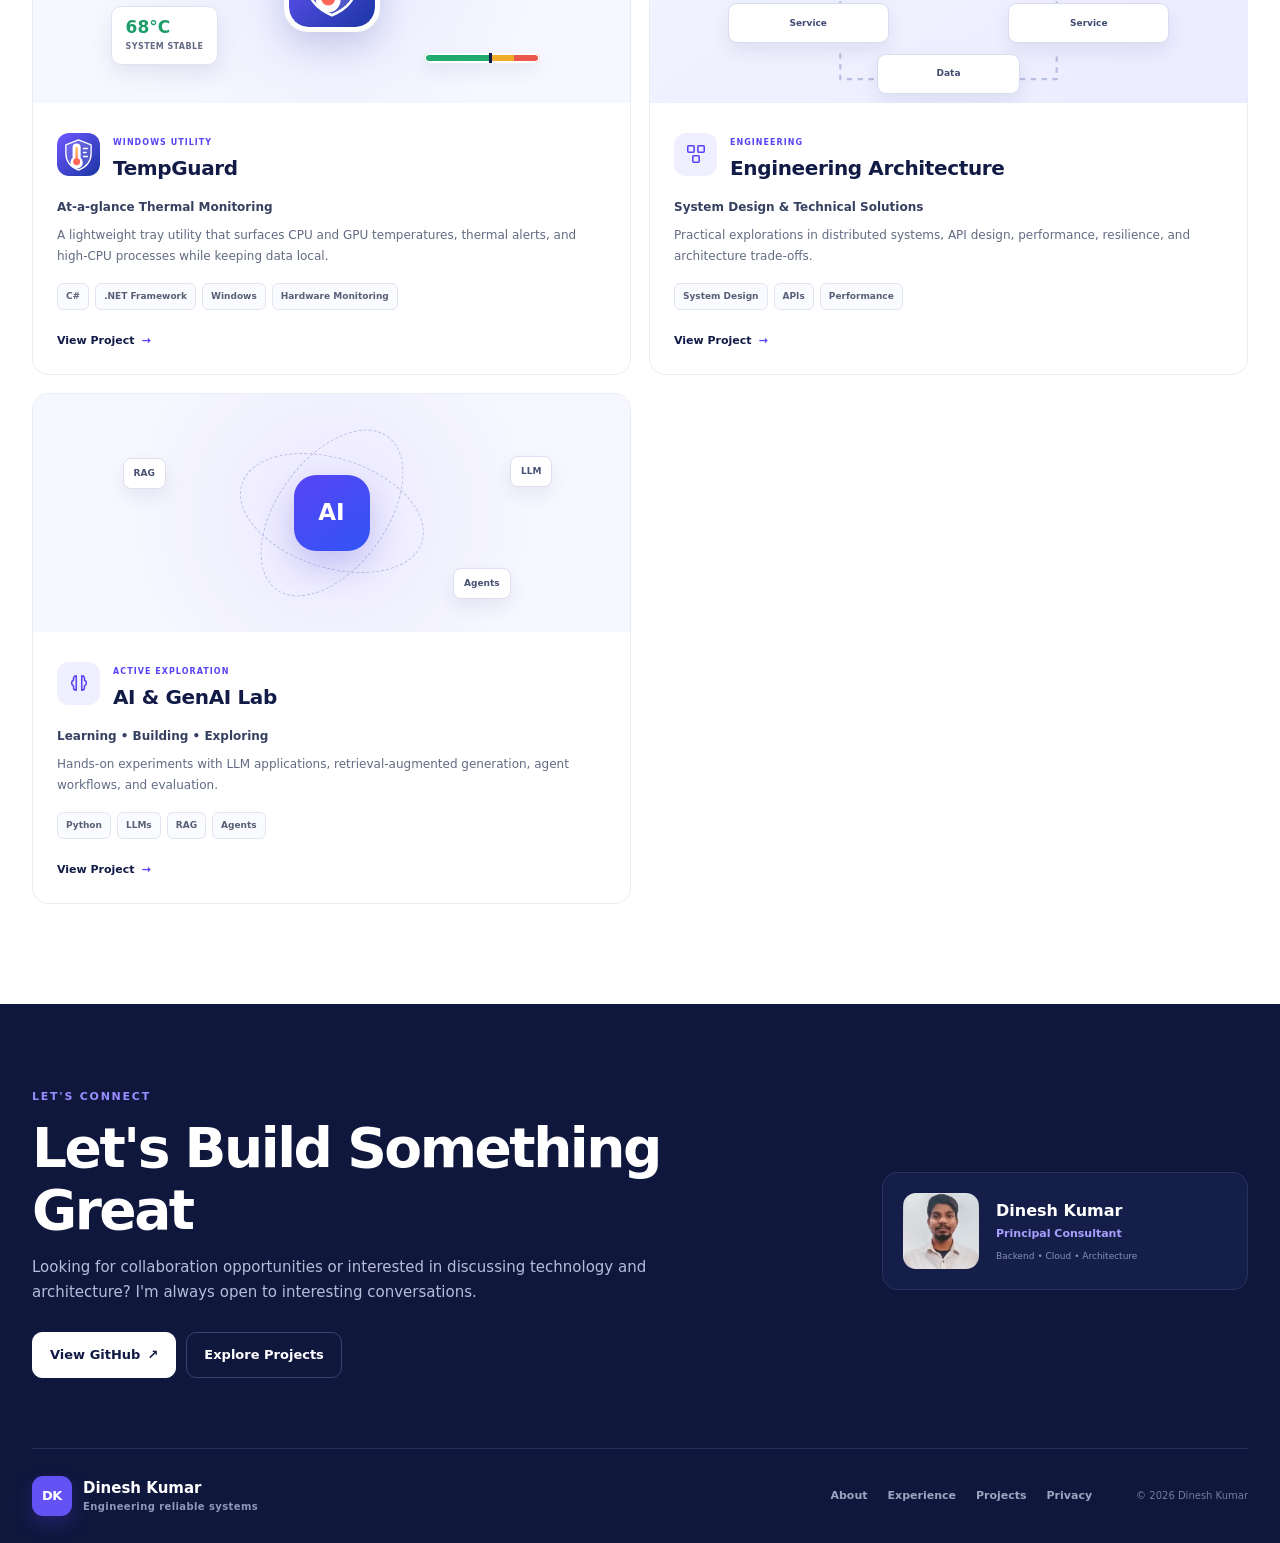
==== commit 66971352: "Separate Smart Dialer from professional portfolio navigation" ====
--- a/index.html
+++ b/index.html
@@ -51,7 +51,6 @@
   </div></div></section>
 
   <section id="projects" class="projects-section"><div class="wrap"><div class="section-heading centered"><span class="section-label">Featured Projects</span><h2>Learning, building, and sharing</h2><p>Independent work spanning desktop and mobile products, architecture, and practical AI exploration.</p></div><div class="featured-projects">
-    <article class="feature-project"><div class="project-visual smartdialer-visual"><img src="assets/images/smartdialer/gallery/1_screen.png" alt="SmartDialer application overview" loading="lazy"><img src="assets/images/smartdialer-logo.png" alt="" aria-hidden="true" loading="lazy"></div><div class="project-content"><div class="project-heading"><span class="project-icon"><img src="assets/images/smartdialer-logo.png" alt="" aria-hidden="true"></span><div><span class="project-type">Android Application</span><h3>SmartDialer</h3></div></div><h4>Intelligent Communication Management</h4><p>An Android application bringing calls, messages, contacts, reminders, and calendar workflows into one organized experience.</p><div class="tag-list"><span>Kotlin</span><span>Jetpack Compose</span><span>Room</span><span>Android APIs</span></div><a class="project-action" href="apps/smartdialer/">View Project <span aria-hidden="true">→</span></a></div></article>
     <article class="feature-project"><div class="project-visual tempguard-card-visual" aria-hidden="true"><div class="tempguard-card-icon"><img src="assets/images/tempguard-logo.svg" alt=""></div><div class="tempguard-reading"><strong>68°C</strong><span>System stable</span></div><div class="tempguard-meter"><i></i></div></div><div class="project-content"><div class="project-heading"><span class="project-icon"><img src="assets/images/tempguard-logo.svg" alt="" aria-hidden="true"></span><div><span class="project-type">Windows Utility</span><h3>TempGuard</h3></div></div><h4>At-a-glance Thermal Monitoring</h4><p>A lightweight tray utility that surfaces CPU and GPU temperatures, thermal alerts, and high-CPU processes while keeping data local.</p><div class="tag-list"><span>C#</span><span>.NET Framework</span><span>Windows</span><span>Hardware Monitoring</span></div><a class="project-action" href="apps/tempguard/">View Project <span aria-hidden="true">→</span></a></div></article>
     <article class="feature-project"><div class="project-visual architecture-visual" aria-hidden="true"><div class="mini-node gateway">API Gateway</div><div class="mini-node service one">Service</div><div class="mini-node service two">Service</div><div class="mini-node db">Data</div><svg viewBox="0 0 420 220"><path d="M210 72v34M210 106H110v34M210 106H310v34M110 174v24h200v-24"/></svg></div><div class="project-content"><div class="project-heading"><span class="project-icon"><svg viewBox="0 0 24 24"><rect x="3" y="3" width="7" height="7" rx="1"/><rect x="14" y="3" width="7" height="7" rx="1"/><rect x="8.5" y="14" width="7" height="7" rx="1"/></svg></span><div><span class="project-type">Engineering</span><h3>Engineering Architecture</h3></div></div><h4>System Design &amp; Technical Solutions</h4><p>Practical explorations in distributed systems, API design, performance, resilience, and architecture trade-offs.</p><div class="tag-list"><span>System Design</span><span>APIs</span><span>Performance</span></div><a class="project-action" href="projects/engineering/">View Project <span aria-hidden="true">→</span></a></div></article>
     <article class="feature-project"><div class="project-visual ai-visual" aria-hidden="true"><div class="ai-orbit orbit-one"></div><div class="ai-orbit orbit-two"></div><div class="ai-core">AI</div><span class="ai-chip chip-rag">RAG</span><span class="ai-chip chip-llm">LLM</span><span class="ai-chip chip-agent">Agents</span></div><div class="project-content"><div class="project-heading"><span class="project-icon"><svg viewBox="0 0 24 24"><path d="M9 4a3 3 0 0 0-3 3v2a3 3 0 0 0-2 3 3 3 0 0 0 2 3v2a3 3 0 0 0 3 3M15 4a3 3 0 0 1 3 3v2a3 3 0 0 1 2 3 3 3 0 0 1-2 3v2a3 3 0 0 1-3 3M9 4v16M15 4v16"/></svg></span><div><span class="project-type">Active Exploration</span><h3>AI &amp; GenAI Lab</h3></div></div><h4>Learning • Building • Exploring</h4><p>Hands-on experiments with LLM applications, retrieval-augmented generation, agent workflows, and evaluation.</p><div class="tag-list"><span>Python</span><span>LLMs</span><span>RAG</span><span>Agents</span></div><a class="project-action" href="projects/ai/">View Project <span aria-hidden="true">→</span></a></div></article>
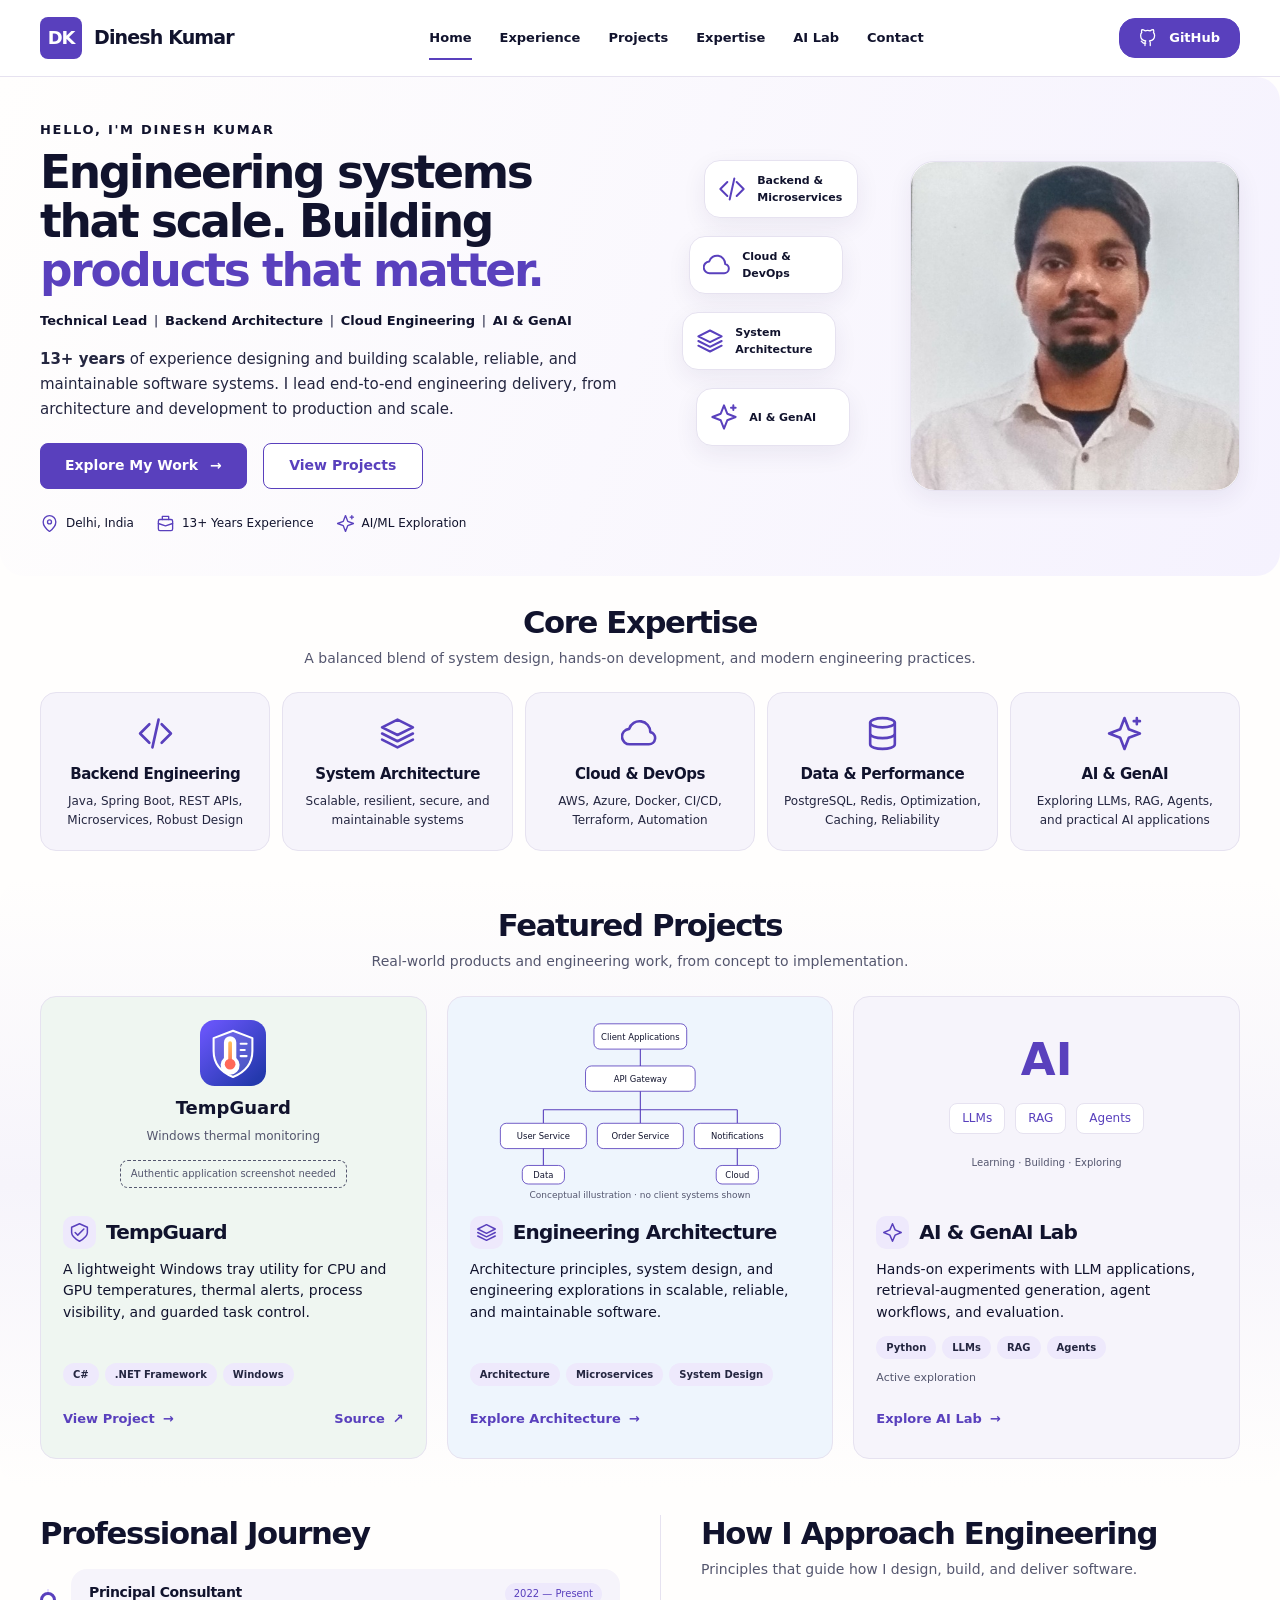
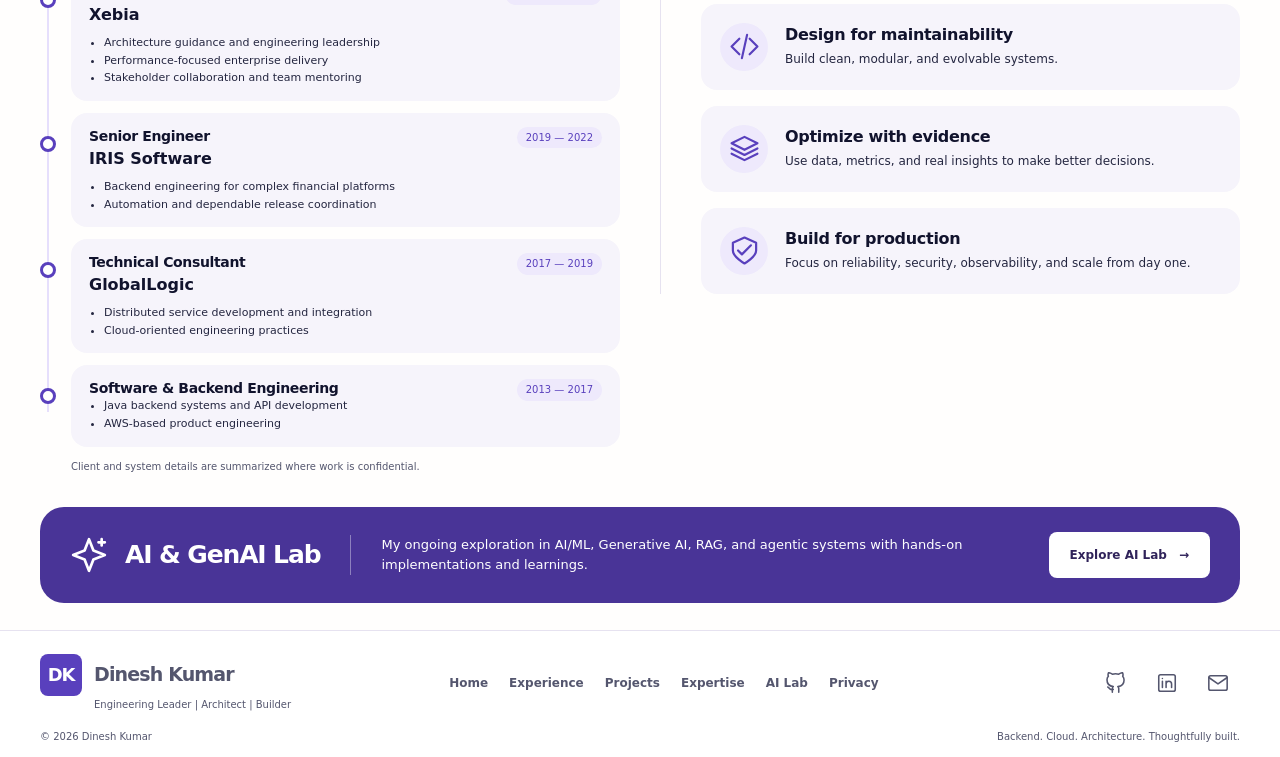
==== commit e1e4b991: "Redesign portfolio and refine authentic hero portrait" ====
--- a/index.html
+++ b/index.html
@@ -11,51 +11,25 @@
   <meta property="og:image" content="https://2dineshkr.github.io/dinesh-kumar-profile/assets/images/dinesh-kumar.jpg"><meta property="og:image:alt" content="Portrait of Dinesh Kumar">
   <meta name="twitter:card" content="summary_large_image"><link rel="canonical" href="https://2dineshkr.github.io/dinesh-kumar-profile/">
   <link rel="icon" href="favicon.svg" type="image/svg+xml"><title>Dinesh Kumar | Principal Consultant & Technology Lead</title>
-  <link rel="stylesheet" href="assets/css/site.css"><script src="assets/js/site.js" defer></script>
-  <script type="application/ld+json">{"@context":"https://schema.org","@type":"Person","name":"Dinesh Kumar","jobTitle":"Principal Consultant and Technology Lead","url":"https://2dineshkr.github.io/dinesh-kumar-profile/","sameAs":["https://github.com/2dineshkr"],"knowsAbout":["Java","Spring Boot","Distributed Systems","Cloud Architecture","Performance Engineering","Technical Leadership"]}</script>
+  <link rel="stylesheet" href="assets/css/site.css"><link rel="stylesheet" href="assets/css/theme.css"><link rel="stylesheet" href="assets/css/home.css"><script src="assets/js/site.js" defer></script>
+  <script type="application/ld+json">{"@context":"https://schema.org","@type":"Person","name":"Dinesh Kumar","jobTitle":"Principal Consultant and Technology Lead","url":"https://2dineshkr.github.io/dinesh-kumar-profile/","sameAs":["https://github.com/2dineshkr","https://www.linkedin.com/in/dinesh-kumar-374377212/"],"knowsAbout":["Java","Spring Boot","Distributed Systems","Cloud Architecture","Performance Engineering","Technical Leadership"]}</script>
 </head>
 <body class="portfolio-home">
 <a class="skip-link" href="#main-content">Skip to content</a>
 <div class="nav-shell" data-header><div class="wrap"><nav class="main-nav" aria-label="Primary navigation">
-  <a class="brand-lockup" href="#home" aria-label="Dinesh Kumar home"><span class="brand-mark" aria-hidden="true">DK</span><span><strong>Dinesh Kumar</strong><small>Principal Consultant</small></span></a>
-  <button class="menu-toggle" type="button" aria-expanded="false" aria-controls="primary-links"><span></span><span></span><span></span><span class="sr-only">Open navigation</span></button>
-  <div class="nav-links" id="primary-links"><a href="#home" class="active">Home</a><a href="#about">About</a><a href="#experience">Experience</a><a href="#projects">Projects</a><a href="#contact">Contact</a></div>
-  <div class="nav-actions"><a class="icon-link" href="https://github.com/2dineshkr" target="_blank" rel="noopener noreferrer" aria-label="Dinesh Kumar on GitHub"><svg viewBox="0 0 24 24" aria-hidden="true"><path d="M12 .8a11.2 11.2 0 0 0-3.54 21.83c.56.1.76-.24.76-.54v-2.18c-3.12.68-3.78-1.32-3.78-1.32-.51-1.3-1.25-1.65-1.25-1.65-1.02-.7.08-.68.08-.68 1.13.08 1.72 1.16 1.72 1.16 1 1.72 2.63 1.22 3.27.93.1-.73.39-1.22.71-1.5-2.49-.28-5.11-1.25-5.11-5.54 0-1.22.44-2.22 1.16-3-.12-.29-.5-1.43.11-2.97 0 0 .94-.3 3.08 1.15a10.7 10.7 0 0 1 5.6 0c2.14-1.45 3.08-1.15 3.08-1.15.61 1.54.23 2.68.11 2.97.72.78 1.16 1.78 1.16 3 0 4.3-2.62 5.25-5.12 5.53.4.35.76 1.03.76 2.08v3.08c0 .3.2.65.77.54A11.2 11.2 0 0 0 12 .8Z"/></svg></a><a class="btn nav-cta" href="#contact">Let's Connect <span aria-hidden="true">→</span></a></div>
+<a class="brand-lockup" href="#home" aria-label="Dinesh Kumar home"><span class="brand-mark" aria-hidden="true">DK</span><span><strong>Dinesh Kumar</strong></span></a>
+<button class="menu-toggle" type="button" aria-expanded="false" aria-controls="primary-links"><span></span><span></span><span></span><span class="sr-only">Open navigation</span></button>
+<div class="nav-links" id="primary-links"><a href="#home">Home</a><a href="#experience">Experience</a><a href="#projects">Projects</a><a href="#expertise">Expertise</a><a href="#ai-lab">AI Lab</a><a href="#contact">Contact</a></div><a class="btn primary nav-github" href="https://github.com/2dineshkr" target="_blank" rel="noopener noreferrer"><svg class="icon" viewBox="0 0 24 24" aria-hidden="true"><path d="M9 19c-4.3 1.3-4.3-2.2-6-2.7M15 22v-3.9c0-1.1-.4-1.8-1-2.2 3.3-.4 6.8-1.6 6.8-7.3 0-1.6-.6-2.9-1.5-3.9.2-.4.7-1.9-.1-3.8 0 0-1.3-.4-4.2 1.5a14 14 0 0 0-7 0C5.1.5 3.8.9 3.8.9 3 2.8 3.5 4.3 3.7 4.7a5.6 5.6 0 0 0-1.5 3.9c0 5.7 3.5 6.9 6.8 7.3-.6.4-1 1.3-1 2.5V22"/></svg> GitHub</a>
 </nav></div></div>
-
-<header class="hero portfolio-hero" id="home"><div class="wrap hero-grid">
-  <div class="hero-intro"><span class="hero-kicker">Hi, I'm Dinesh Kumar</span><h1>Architecting Scalable Systems.<span>Building Reliable Products.</span></h1><p class="hero-title">Principal Consultant <i></i> Technology Lead <i></i> Backend &amp; Cloud Architecture</p><p class="hero-copy">13+ years of experience designing enterprise platforms, building distributed systems, improving performance, and leading engineering delivery.</p><div class="buttons hero-buttons"><a class="btn primary" href="#about">Explore My Work</a><a class="btn secondary" href="#projects">View Projects</a><a class="text-link" href="#contact">Contact Me <span aria-hidden="true">→</span></a></div></div>
-  <div class="architecture-stage" aria-label="Cloud architecture connected to microservices, APIs, databases, and users">
-    <div class="portrait-card"><img src="assets/images/dinesh-kumar.jpg" width="512" height="512" alt="Dinesh Kumar" fetchpriority="high"><span>Principal Consultant</span></div>
-    <svg class="architecture-lines" viewBox="0 0 520 430" aria-hidden="true"><path d="M260 95V160M260 160H118V230M260 160H402V230M118 286V338H260M402 286V338H260"/><circle cx="260" cy="160" r="5"/><circle cx="260" cy="338" r="5"/></svg>
-    <div class="arch-node node-cloud"><svg viewBox="0 0 24 24"><path d="M7.3 18.2h10.6a4.1 4.1 0 0 0 .4-8.18A6.3 6.3 0 0 0 6.22 8.5a4.9 4.9 0 0 0 1.08 9.7Z"/></svg><span>Cloud</span></div><div class="arch-node node-api"><svg viewBox="0 0 24 24"><path d="m8.5 7-5 5 5 5M15.5 7l5 5-5 5M14 4l-4 16"/></svg><span>API</span></div><div class="arch-node node-services"><svg viewBox="0 0 24 24"><rect x="3" y="4" width="7" height="7" rx="1"/><rect x="14" y="4" width="7" height="7" rx="1"/><rect x="8.5" y="15" width="7" height="6" rx="1"/></svg><span>Microservices</span></div><div class="arch-node node-data"><svg viewBox="0 0 24 24"><ellipse cx="12" cy="5" rx="8" ry="3"/><path d="M4 5v6c0 1.66 3.58 3 8 3s8-1.34 8-3V5M4 11v6c0 1.66 3.58 3 8 3s8-1.34 8-3v-6"/></svg><span>Database</span></div><div class="arch-node node-users"><svg viewBox="0 0 24 24"><circle cx="9" cy="8" r="3"/><circle cx="17" cy="9" r="2.5"/><path d="M3.5 19c.4-4 2.2-6 5.5-6s5.1 2 5.5 6M14 14c3.5-.7 5.8 1 6.5 4"/></svg><span>Users</span></div>
-  </div>
-</div></header>
-
-<main id="main-content">
-  <section class="highlights-section" aria-label="Professional highlights"><div class="wrap highlights-grid"><article class="highlight"><strong>13+</strong><span>Years of Experience</span></article><article class="highlight"><strong>Backend &amp; Distributed Systems</strong><span>Design <i>•</i> Build <i>•</i> Scale</span></article><article class="highlight"><strong>Cloud Architecture</strong><span>AWS <i>•</i> Azure <i>•</i> DevOps</span></article><article class="highlight"><strong>Technical Leadership</strong><span>Team Building <i>•</i> Mentoring <i>•</i> Delivery</span></article></div></section>
-
-  <section id="about" class="expertise-section"><div class="wrap"><div class="section-heading centered"><span class="section-label">Technical Expertise</span><h2>Building systems that perform at scale</h2><p>Deep technical experience combined with pragmatic leadership across the complete engineering lifecycle.</p></div><div class="expertise-grid">
-    <article class="expertise-card"><span class="expertise-icon"><svg viewBox="0 0 24 24"><path d="m8 7-5 5 5 5M16 7l5 5-5 5M14 4l-4 16"/></svg></span><h3>Backend Engineering</h3><p>Robust enterprise services designed for clarity, reliability, and long-term evolution.</p><div class="tag-list"><span>Java</span><span>Spring Boot</span><span>Microservices</span><span>REST APIs</span></div></article>
-    <article class="expertise-card"><span class="expertise-icon"><svg viewBox="0 0 24 24"><rect x="3" y="3" width="7" height="7" rx="1"/><rect x="14" y="3" width="7" height="7" rx="1"/><rect x="8.5" y="14" width="7" height="7" rx="1"/><path d="M6.5 10v2h11v-2M12 12v2"/></svg></span><h3>System Architecture</h3><p>Pragmatic architecture decisions balancing scale, resilience, and operational simplicity.</p><div class="tag-list"><span>Scalability</span><span>Resilience</span><span>Integration</span><span>System Design</span></div></article>
-    <article class="expertise-card"><span class="expertise-icon"><svg viewBox="0 0 24 24"><path d="M7 18h11a4 4 0 0 0 .4-8 6.2 6.2 0 0 0-12-1.5A4.8 4.8 0 0 0 7 18Z"/><path d="m9 13 3-3 3 3M12 10v9"/></svg></span><h3>Cloud &amp; DevOps</h3><p>Cloud-native platforms and automated delivery practices built for dependable operations.</p><div class="tag-list"><span>AWS</span><span>Azure</span><span>Docker</span><span>Terraform</span><span>CI/CD</span></div></article>
-    <article class="expertise-card"><span class="expertise-icon"><svg viewBox="0 0 24 24"><ellipse cx="12" cy="5" rx="8" ry="3"/><path d="M4 5v6c0 1.7 3.6 3 8 3s8-1.3 8-3V5M4 11v6c0 1.7 3.6 3 8 3s8-1.3 8-3v-6"/></svg></span><h3>Data &amp; Performance</h3><p>Evidence-led diagnosis and tuning across applications, data stores, and caches.</p><div class="tag-list"><span>PostgreSQL</span><span>Redis</span><span>Kafka</span><span>Optimization</span></div></article>
-    <article class="expertise-card"><span class="expertise-icon"><svg viewBox="0 0 24 24"><path d="M9 4a3 3 0 0 0-3 3v2a3 3 0 0 0-2 3 3 3 0 0 0 2 3v2a3 3 0 0 0 3 3M15 4a3 3 0 0 1 3 3v2a3 3 0 0 1 2 3 3 3 0 0 1-2 3v2a3 3 0 0 1-3 3M9 4v16M15 4v16"/></svg></span><h3>AI &amp; GenAI</h3><p>Active, hands-on exploration of useful AI patterns grounded in reliable software systems.</p><div class="tag-list"><span>LLMs</span><span>RAG</span><span>AI Agents</span><span>Experiments</span></div></article>
-  </div></div></section>
-
-  <section id="experience" class="experience-section"><div class="wrap experience-layout"><div class="section-heading sticky-heading"><span class="section-label">Professional Experience</span><h2>A career built on dependable delivery</h2><p>Enterprise engineering experience across performance management, aviation, insurance, banking, education technology, and mobile products.</p></div><div class="experience-timeline">
-    <article class="timeline-role"><div class="timeline-marker"></div><div class="role-period">2022 — Present</div><h3>Principal Consultant</h3><h4>Xebia</h4><p>Leading backend architecture, performance engineering, enterprise integration, and technical delivery.</p><ul><li>Architecture guidance and engineering leadership</li><li>Performance-focused enterprise delivery</li><li>Stakeholder collaboration and team mentoring</li></ul></article>
-    <article class="timeline-role"><div class="timeline-marker"></div><div class="role-period">2019 — 2022</div><h3>Senior Engineer</h3><h4>IRIS Software</h4><p>Built and supported large-scale market-risk systems while improving engineering automation and release coordination.</p><ul><li>Backend engineering for complex financial platforms</li><li>Automation and dependable release coordination</li></ul></article>
-    <article class="timeline-role"><div class="timeline-marker"></div><div class="role-period">2017 — 2019</div><h3>Technical Consultant</h3><h4>GlobalLogic</h4><p>Delivered distributed microservices and cloud engineering capabilities for education technology.</p><ul><li>Distributed service development and integration</li><li>Cloud-oriented engineering practices</li></ul></article>
-    <article class="timeline-role"><div class="timeline-marker"></div><div class="role-period">2013 — 2017</div><h3>Software &amp; Backend Engineering</h3><p>Developed Java, AWS, and backend systems supporting mobile and education products.</p><ul><li>Java backend systems and API development</li><li>AWS-based product engineering</li></ul></article><p class="confidential-note">Client and system details are intentionally summarized where work is confidential.</p>
-  </div></div></section>
-
-  <section id="projects" class="projects-section"><div class="wrap"><div class="section-heading centered"><span class="section-label">Featured Projects</span><h2>Learning, building, and sharing</h2><p>Independent work spanning desktop and mobile products, architecture, and practical AI exploration.</p></div><div class="featured-projects">
-    <article class="feature-project"><div class="project-visual tempguard-card-visual" aria-hidden="true"><div class="tempguard-card-icon"><img src="assets/images/tempguard-logo.svg" alt=""></div><div class="tempguard-reading"><strong>68°C</strong><span>System stable</span></div><div class="tempguard-meter"><i></i></div></div><div class="project-content"><div class="project-heading"><span class="project-icon"><img src="assets/images/tempguard-logo.svg" alt="" aria-hidden="true"></span><div><span class="project-type">Windows Utility</span><h3>TempGuard</h3></div></div><h4>At-a-glance Thermal Monitoring</h4><p>A lightweight tray utility that surfaces CPU and GPU temperatures, thermal alerts, and high-CPU processes while keeping data local.</p><div class="tag-list"><span>C#</span><span>.NET Framework</span><span>Windows</span><span>Hardware Monitoring</span></div><a class="project-action" href="apps/tempguard/">View Project <span aria-hidden="true">→</span></a></div></article>
-    <article class="feature-project"><div class="project-visual architecture-visual" aria-hidden="true"><div class="mini-node gateway">API Gateway</div><div class="mini-node service one">Service</div><div class="mini-node service two">Service</div><div class="mini-node db">Data</div><svg viewBox="0 0 420 220"><path d="M210 72v34M210 106H110v34M210 106H310v34M110 174v24h200v-24"/></svg></div><div class="project-content"><div class="project-heading"><span class="project-icon"><svg viewBox="0 0 24 24"><rect x="3" y="3" width="7" height="7" rx="1"/><rect x="14" y="3" width="7" height="7" rx="1"/><rect x="8.5" y="14" width="7" height="7" rx="1"/></svg></span><div><span class="project-type">Engineering</span><h3>Engineering Architecture</h3></div></div><h4>System Design &amp; Technical Solutions</h4><p>Practical explorations in distributed systems, API design, performance, resilience, and architecture trade-offs.</p><div class="tag-list"><span>System Design</span><span>APIs</span><span>Performance</span></div><a class="project-action" href="projects/engineering/">View Project <span aria-hidden="true">→</span></a></div></article>
-    <article class="feature-project"><div class="project-visual ai-visual" aria-hidden="true"><div class="ai-orbit orbit-one"></div><div class="ai-orbit orbit-two"></div><div class="ai-core">AI</div><span class="ai-chip chip-rag">RAG</span><span class="ai-chip chip-llm">LLM</span><span class="ai-chip chip-agent">Agents</span></div><div class="project-content"><div class="project-heading"><span class="project-icon"><svg viewBox="0 0 24 24"><path d="M9 4a3 3 0 0 0-3 3v2a3 3 0 0 0-2 3 3 3 0 0 0 2 3v2a3 3 0 0 0 3 3M15 4a3 3 0 0 1 3 3v2a3 3 0 0 1 2 3 3 3 0 0 1-2 3v2a3 3 0 0 1-3 3M9 4v16M15 4v16"/></svg></span><div><span class="project-type">Active Exploration</span><h3>AI &amp; GenAI Lab</h3></div></div><h4>Learning • Building • Exploring</h4><p>Hands-on experiments with LLM applications, retrieval-augmented generation, agent workflows, and evaluation.</p><div class="tag-list"><span>Python</span><span>LLMs</span><span>RAG</span><span>Agents</span></div><a class="project-action" href="projects/ai/">View Project <span aria-hidden="true">→</span></a></div></article>
-  </div></div></section>
-</main>
-
-<footer id="contact" class="contact-footer"><div class="wrap contact-grid"><div><span class="footer-kicker">Let's Connect</span><h2>Let's Build Something Great</h2><p>Looking for collaboration opportunities or interested in discussing technology and architecture? I'm always open to interesting conversations.</p><div class="footer-actions"><a class="btn light" href="https://github.com/2dineshkr" target="_blank" rel="noopener noreferrer">View GitHub <span aria-hidden="true">↗</span></a><a class="btn footer-secondary" href="projects/">Explore Projects</a></div></div><div class="footer-profile"><img src="assets/images/dinesh-kumar.jpg" alt="Dinesh Kumar" loading="lazy"><div><strong>Dinesh Kumar</strong><span>Principal Consultant</span><small>Backend • Cloud • Architecture</small></div></div></div><div class="wrap footer-bottom"><a class="brand-lockup footer-brand" href="#home"><span class="brand-mark">DK</span><span><strong>Dinesh Kumar</strong><small>Engineering reliable systems</small></span></a><div class="footer-links"><a href="#about">About</a><a href="#experience">Experience</a><a href="#projects">Projects</a><a href="privacy.html">Privacy</a></div><p>© 2026 Dinesh Kumar</p></div></footer>
-</body></html>
+<header class="portfolio-hero" id="home"><div class="wrap hero-grid"><div class="hero-intro">
+<p class="hero-kicker">Hello, I'm Dinesh Kumar</p><h1>Engineering systems<br class="desktop-break"> that scale. Building <span>products that matter.</span></h1>
+<p class="hero-title">Technical Lead <span aria-hidden="true">|</span> Backend Architecture <span aria-hidden="true">|</span> Cloud Engineering <span aria-hidden="true">|</span> AI &amp; GenAI</p>
+<p class="hero-copy"><strong>13+ years</strong> of experience designing and building scalable, reliable, and maintainable software systems. I lead end-to-end engineering delivery, from architecture and development to production and scale.</p>
+<div class="buttons"><a class="btn primary" href="#experience">Explore My Work <span aria-hidden="true">→</span></a><a class="btn secondary" href="#projects">View Projects</a></div>
+<ul class="hero-highlights"><li><svg class="icon" viewBox="0 0 24 24" aria-hidden="true"><path d="M20 10c0 6-8 12-8 12S4 16 4 10a8 8 0 1 1 16 0Z"/><circle cx="12" cy="10" r="2.5"/></svg> Delhi, India</li><li><svg class="icon" viewBox="0 0 24 24" aria-hidden="true"><rect x="3" y="7" width="18" height="14" rx="2"/><path d="M8 7V3h8v4M3 12l9 3 9-3"/></svg> 13+ Years Experience</li><li><svg class="icon" viewBox="0 0 24 24" aria-hidden="true"><path d="m12 2 2.8 7.2L22 12l-7.2 2.8L12 22l-2.8-7.2L2 12l7.2-2.8ZM20 2v4m-2-2h4"/></svg> AI/ML Exploration</li></ul></div>
+<div class="portrait-stage"><figure class="portrait-frame"><img src="assets/images/dinesh-kumar.jpg" width="512" height="512" alt="Dinesh Kumar, Principal Consultant and Technology Lead" fetchpriority="high"></figure>
+<div class="portrait-badges"><div class="expertise-badge"><svg class="icon" viewBox="0 0 24 24" aria-hidden="true"><path d="m8 6-6 6 6 6m8-12 6 6-6 6M14 3l-4 18"/></svg><span>Backend &amp;<br> Microservices</span></div><div class="expertise-badge"><svg class="icon" viewBox="0 0 24 24" aria-hidden="true"><path d="M6 19h12a4 4 0 0 0 1-7.9A7 7 0 0 0 5.3 9 5 5 0 0 0 6 19Z"/></svg><span>Cloud &amp; DevOps</span></div><div class="expertise-badge"><svg class="icon" viewBox="0 0 24 24" aria-hidden="true"><path d="m12 3 10 5-10 5L2 8Zm-10 9 10 5 10-5M2 16l10 5 10-5"/></svg><span>System Architecture</span></div><div class="expertise-badge"><svg class="icon" viewBox="0 0 24 24" aria-hidden="true"><path d="m12 2 2.8 7.2L22 12l-7.2 2.8L12 22l-2.8-7.2L2 12l7.2-2.8ZM20 2v4m-2-2h4"/></svg><span>AI &amp; GenAI</span></div></div></div></div></header><main id="main-content"><section id="expertise" class="expertise-section"><span id="about" class="anchor-alias" aria-hidden="true"></span><div class="wrap"><div class="section-heading"><h2>Core Expertise</h2><p>A balanced blend of system design, hands-on development, and modern engineering practices.</p></div><div class="expertise-grid"><article class="expertise-card"><svg class="icon" viewBox="0 0 24 24" aria-hidden="true"><path d="m8 6-6 6 6 6m8-12 6 6-6 6M14 3l-4 18"/></svg><h3>Backend Engineering</h3><p>Java, Spring Boot, REST APIs, Microservices, Robust Design</p></article><article class="expertise-card"><svg class="icon" viewBox="0 0 24 24" aria-hidden="true"><path d="m12 3 10 5-10 5L2 8Zm-10 9 10 5 10-5M2 16l10 5 10-5"/></svg><h3>System Architecture</h3><p>Scalable, resilient, secure, and maintainable systems</p></article><article class="expertise-card"><svg class="icon" viewBox="0 0 24 24" aria-hidden="true"><path d="M6 19h12a4 4 0 0 0 1-7.9A7 7 0 0 0 5.3 9 5 5 0 0 0 6 19Z"/></svg><h3>Cloud &amp; DevOps</h3><p>AWS, Azure, Docker, CI/CD, Terraform, Automation</p></article><article class="expertise-card"><svg class="icon" viewBox="0 0 24 24" aria-hidden="true"><ellipse cx="12" cy="5" rx="8" ry="3"/><path d="M4 5v14c0 4 16 4 16 0V5M4 12c0 4 16 4 16 0"/></svg><h3>Data &amp; Performance</h3><p>PostgreSQL, Redis, Optimization, Caching, Reliability</p></article><article class="expertise-card"><svg class="icon" viewBox="0 0 24 24" aria-hidden="true"><path d="m12 2 2.8 7.2L22 12l-7.2 2.8L12 22l-2.8-7.2L2 12l7.2-2.8ZM20 2v4m-2-2h4"/></svg><h3>AI &amp; GenAI</h3><p>Exploring LLMs, RAG, Agents, and practical AI applications</p></article></div></div></section><section id="projects" class="projects-section"><div class="wrap"><div class="section-heading"><h2>Featured Projects</h2><p>Real-world products and engineering work, from concept to implementation.</p></div><div class="featured-projects">
+<article class="feature-project tempguard-project"><div class="project-visual missing-preview"><img src="assets/images/tempguard-logo.svg" width="80" height="80" alt="TempGuard logo" loading="lazy"><strong>TempGuard</strong><span>Windows thermal monitoring</span><small>Authentic application screenshot needed</small></div><div class="project-content"><div class="project-heading"><span class="project-icon"><svg class="icon" viewBox="0 0 24 24" aria-hidden="true"><path d="m12 2 9 4v6c0 5-9 10-9 10S3 17 3 12V6Zm-5 10 3 3 7-7"/></svg></span><h3>TempGuard</h3></div><p>A lightweight Windows tray utility for CPU and GPU temperatures, thermal alerts, process visibility, and guarded task control.</p><div class="tag-list"><span>C#</span><span>.NET Framework</span><span>Windows</span></div><div class="project-actions"><a href="apps/tempguard/">View Project <span aria-hidden="true">→</span></a><a href="https://github.com/2dineshkr/TempGuard" target="_blank" rel="noopener noreferrer">Source <span aria-hidden="true">↗</span></a></div></div></article>
+<article class="feature-project engineering-project"><figure class="project-visual architecture-preview"><svg viewBox="0 0 360 210" role="img" aria-label="Illustrative architecture: client apps connect to an API gateway, backend services, and data stores"><g class="diagram-lines"><path d="M180 44v20M180 92v24M65 116h230M65 116v16M180 116v16M295 116v16M65 160v22M295 160v22"/></g><g class="diagram-box"><rect x="125" y="14" width="110" height="30" rx="7"/><rect x="115" y="64" width="130" height="30" rx="7"/><rect x="14" y="132" width="102" height="30" rx="7"/><rect x="129" y="132" width="102" height="30" rx="7"/><rect x="244" y="132" width="102" height="30" rx="7"/><rect x="40" y="182" width="50" height="22" rx="7"/><rect x="270" y="182" width="50" height="22" rx="7"/></g><g class="diagram-text"><text x="180" y="33">Client Applications</text><text x="180" y="83">API Gateway</text><text x="65" y="151">User Service</text><text x="180" y="151">Order Service</text><text x="295" y="151">Notifications</text><text x="65" y="197">Data</text><text x="295" y="197">Cloud</text></g></svg><figcaption>Conceptual illustration · no client systems shown</figcaption></figure><div class="project-content"><div class="project-heading"><span class="project-icon"><svg class="icon" viewBox="0 0 24 24" aria-hidden="true"><path d="m12 3 10 5-10 5L2 8Zm-10 9 10 5 10-5M2 16l10 5 10-5"/></svg></span><h3>Engineering Architecture</h3></div><p>Architecture principles, system design, and engineering explorations in scalable, reliable, and maintainable software.</p><div class="tag-list"><span>Architecture</span><span>Microservices</span><span>System Design</span></div><div class="project-actions"><a href="projects/engineering/">Explore Architecture <span aria-hidden="true">→</span></a></div></div></article><article class="feature-project ai-project"><div class="project-visual lab-preview" aria-hidden="true"><span class="lab-core">AI</span><span class="lab-chip">LLMs</span><span class="lab-chip">RAG</span><span class="lab-chip">Agents</span><small>Learning · Building · Exploring</small></div><div class="project-content"><div class="project-heading"><span class="project-icon"><svg class="icon" viewBox="0 0 24 24" aria-hidden="true"><path d="m12 2 3 7 7 3-7 3-3 7-3-7-7-3 7-3Z"/></svg></span><h3>AI &amp; GenAI Lab</h3></div><p>Hands-on experiments with LLM applications, retrieval-augmented generation, agent workflows, and evaluation.</p><div class="tag-list"><span>Python</span><span>LLMs</span><span>RAG</span><span>Agents</span></div><p class="project-status">Active exploration</p><div class="project-actions"><a href="projects/ai/">Explore AI Lab <span aria-hidden="true">→</span></a></div></div></article></div></div></section>
+<section id="experience" class="experience-section"><div class="wrap journey-layout"><div><h2>Professional Journey</h2><div class="experience-timeline"><article class="timeline-role"><div class="timeline-marker"></div><div class="role-period">2022 — Present</div><h3>Principal Consultant</h3><h4>Xebia</h4><ul><li>Architecture guidance and engineering leadership</li><li>Performance-focused enterprise delivery</li><li>Stakeholder collaboration and team mentoring</li></ul></article><article class="timeline-role"><div class="timeline-marker"></div><div class="role-period">2019 — 2022</div><h3>Senior Engineer</h3><h4>IRIS Software</h4><ul><li>Backend engineering for complex financial platforms</li><li>Automation and dependable release coordination</li></ul></article><article class="timeline-role"><div class="timeline-marker"></div><div class="role-period">2017 — 2019</div><h3>Technical Consultant</h3><h4>GlobalLogic</h4><ul><li>Distributed service development and integration</li><li>Cloud-oriented engineering practices</li></ul></article><article class="timeline-role"><div class="timeline-marker"></div><div class="role-period">2013 — 2017</div><h3>Software &amp; Backend Engineering</h3><ul><li>Java backend systems and API development</li><li>AWS-based product engineering</li></ul></article></div><p class="confidential-note">Client and system details are summarized where work is confidential.</p></div><div class="philosophy"><h2>How I Approach Engineering</h2><p class="section-description">Principles that guide how I design, build, and deliver software.</p><div class="principle-list"><article class="principle"><span><svg class="icon" viewBox="0 0 24 24" aria-hidden="true"><path d="m8 6-6 6 6 6m8-12 6 6-6 6M14 3l-4 18"/></svg></span><div><h3>Design for maintainability</h3><p>Build clean, modular, and evolvable systems.</p></div></article><article class="principle"><span><svg class="icon" viewBox="0 0 24 24" aria-hidden="true"><path d="m12 3 10 5-10 5L2 8Zm-10 9 10 5 10-5M2 16l10 5 10-5"/></svg></span><div><h3>Optimize with evidence</h3><p>Use data, metrics, and real insights to make better decisions.</p></div></article><article class="principle"><span><svg class="icon" viewBox="0 0 24 24" aria-hidden="true"><path d="m12 2 9 4v6c0 5-9 10-9 10S3 17 3 12V6Zm-5 10 3 3 7-7"/></svg></span><div><h3>Build for production</h3><p>Focus on reliability, security, observability, and scale from day one.</p></div></article></div></div></div></section><section id="ai-lab" class="ai-section"><div class="wrap ai-banner"><div class="ai-banner-title"><svg class="icon" viewBox="0 0 24 24" aria-hidden="true"><path d="m12 2 2.8 7.2L22 12l-7.2 2.8L12 22l-2.8-7.2L2 12l7.2-2.8ZM20 2v4m-2-2h4"/></svg><h2>AI &amp; GenAI Lab</h2></div><p>My ongoing exploration in AI/ML, Generative AI, RAG, and agentic systems with hands-on implementations and learnings.</p><a class="btn light" href="projects/ai/">Explore AI Lab <span aria-hidden="true">→</span></a></div></section></main>
+<footer id="contact" class="portfolio-footer"><div class="wrap footer-main"><a class="brand-lockup" href="#home"><span class="brand-mark" aria-hidden="true">DK</span><span><strong>Dinesh Kumar</strong></span><small class="footer-tagline">Engineering Leader | Architect | Builder</small></a><nav class="footer-links" aria-label="Footer navigation"><a href="#home">Home</a><a href="#experience">Experience</a><a href="#projects">Projects</a><a href="#expertise">Expertise</a><a href="projects/ai/">AI Lab</a><a href="privacy.html">Privacy</a></nav><div class="social-links"><a href="https://github.com/2dineshkr" target="_blank" rel="noopener noreferrer" aria-label="Dinesh Kumar on GitHub"><svg class="icon" viewBox="0 0 24 24" aria-hidden="true"><path d="M9 19c-4.3 1.3-4.3-2.2-6-2.7M15 22v-3.9c0-1.1-.4-1.8-1-2.2 3.3-.4 6.8-1.6 6.8-7.3 0-1.6-.6-2.9-1.5-3.9.2-.4.7-1.9-.1-3.8 0 0-1.3-.4-4.2 1.5a14 14 0 0 0-7 0C5.1.5 3.8.9 3.8.9 3 2.8 3.5 4.3 3.7 4.7a5.6 5.6 0 0 0-1.5 3.9c0 5.7 3.5 6.9 6.8 7.3-.6.4-1 1.3-1 2.5V22"/></svg></a><a href="https://www.linkedin.com/in/dinesh-kumar-374377212/" target="_blank" rel="noopener noreferrer" aria-label="Dinesh Kumar on LinkedIn"><svg class="icon" viewBox="0 0 24 24" aria-hidden="true"><rect x="3" y="3" width="18" height="18" rx="2"/><path d="M7 10v7M7 7v.1M11 17v-7m0 3c0-4 6-4 6 0v4"/></svg></a><a href="mailto:2dineshkr@gmail.com" aria-label="Email Dinesh Kumar"><svg class="icon" viewBox="0 0 24 24" aria-hidden="true"><rect x="2" y="4" width="20" height="16" rx="2"/><path d="m2 6 10 7L22 6"/></svg></a></div></div><div class="wrap footer-bottom"><p>© 2026 Dinesh Kumar</p><p>Backend. Cloud. Architecture. Thoughtfully built.</p></div></footer></body></html>
--- a/assets/css/site.css
+++ b/assets/css/site.css
@@ -1,18 +1,4 @@
-:root {
-  --ink: #111b45;
-  --ink-2: #202b58;
-  --muted: #626b83;
-  --purple: #5844f5;
-  --purple-dark: #4633d3;
-  --violet: #6f5cff;
-  --cyan: #35d3e6;
-  --coral: #ff765d;
-  --gold: #ffc857;
-  --soft: #f8f9ff;
-  --line: #e9ecf5;
-  --white: #fff;
-  --shadow: 0 18px 48px rgba(33, 48, 110, .09);
-}
+
 * { box-sizing: border-box; }
 html { scroll-behavior: smooth; }
 body { margin: 0; font-family: Inter, ui-sans-serif, system-ui, -apple-system, "Segoe UI", sans-serif; color: var(--ink); background: var(--white); line-height: 1.65; }
@@ -67,7 +53,7 @@
 .check-list { list-style: none; padding: 0; margin: 15px 0 0; }
 .check-list li { position: relative; padding: 11px 0 11px 27px; border-top: 1px solid var(--line); font-weight: 650; font-size: 14px; }
 .check-list li:first-child { border-top: 0; }
-.check-list li::before { content: "✓"; position: absolute; left: 0; color: var(--purple); font-weight: 900; }
+.check-list li::before { content: "âœ“"; position: absolute; left: 0; color: var(--purple); font-weight: 900; }
 .buttons { display: flex; gap: 12px; flex-wrap: wrap; margin-top: 30px; }
 .btn { display: inline-flex; align-items: center; justify-content: center; gap: 7px; min-height: 48px; padding: 11px 18px; border-radius: 11px; font-weight: 750; border: 1px solid var(--line); background: white; transition: transform .2s ease, box-shadow .2s ease, background .2s ease; }
 .btn:hover { transform: translateY(-2px); box-shadow: 0 10px 25px rgba(39, 25, 84, .12); }
@@ -142,14 +128,7 @@
 .app-card-copy h2 { margin-top: 5px; }
 .app-card-copy > p { color: var(--muted); max-width: 760px; }
 .inline-links { display: flex; flex-wrap: wrap; gap: 10px; margin-top: 24px; }
-.smart-hero { position: relative; background: radial-gradient(circle at 80% 16%, rgba(53,211,230,.25), transparent 25%), radial-gradient(circle at 65% 88%, rgba(255,118,93,.18), transparent 28%), linear-gradient(140deg, #fff, #f2edff); }
-.smart-hero .hero-grid { grid-template-columns: minmax(0, 1.12fr) minmax(330px, .88fr); align-items: center; }
-.app-visual { position: relative; min-height: 430px; display: grid; place-items: center; }
-.app-logo-hero { width: min(360px, 82%); aspect-ratio: 1; padding: 9px; border-radius: 34px; background: linear-gradient(145deg, #fff, #e8e1ff); box-shadow: 0 30px 70px rgba(74, 43, 159, .22); transform: rotate(2deg); animation: app-float 6s ease-in-out infinite; }
-.app-logo-hero img { width: 100%; height: 100%; display: block; border-radius: 28px; object-fit: cover; }
 .app-visual-pill { position: absolute; padding: 9px 13px; border-radius: 999px; color: white; font-size: 12px; font-weight: 800; box-shadow: 0 10px 25px rgba(34,20,76,.2); }
-.pill-platform { left: 2%; top: 23%; background: linear-gradient(100deg, var(--purple), var(--violet)); }
-.pill-privacy { right: 0; bottom: 20%; background: linear-gradient(100deg, #008a99, var(--cyan)); }
 .tempguard-hero { position: relative; background: radial-gradient(circle at 82% 18%, rgba(255,200,87,.22), transparent 24%), radial-gradient(circle at 70% 84%, rgba(88,68,245,.16), transparent 30%), linear-gradient(140deg,#fff,#f0f3ff); }
 .tempguard-hero .hero-grid { grid-template-columns: minmax(0,1.08fr) minmax(340px,.92fr); align-items: center; }
 .tempguard-visual { position: relative; display: grid; place-items: center; min-height: 430px; }
@@ -160,39 +139,6 @@
 .tempguard-platform { left: 0; top: 18%; background: linear-gradient(100deg,#3d54cf,var(--purple)); }
 .tempguard-local { right: 0; top: 34%; background: linear-gradient(100deg,#128762,#2dbb82); }
 .tempguard-note { max-width: 820px; margin: 28px 0 0; }
-.showcase-section { position: relative; overflow: hidden; color: white; background: linear-gradient(135deg, #6849dd 0%, #385fc9 52%, #a552c2 100%); }
-.showcase-section::before { content: ""; position: absolute; width: 420px; height: 420px; right: -120px; top: -160px; border-radius: 50%; background: radial-gradient(circle, rgba(53,211,230,.38), transparent 68%); }
-.showcase-heading { position: relative; display: flex; align-items: flex-end; justify-content: space-between; gap: 32px; }
-.showcase-heading .section-head { margin-bottom: 30px; }
-.showcase-heading .tag { color: #82eef8; }
-.showcase-heading .section-head p { color: #d6d0e8; }
-.rename-note { max-width: 760px; padding-left: 14px; border-left: 3px solid var(--coral); font-size: 13px !important; }
-.gallery-controls { display: flex; gap: 10px; padding-bottom: 30px; }
-.gallery-button { width: 48px; height: 48px; border: 1px solid rgba(255,255,255,.3); border-radius: 50%; color: white; background: rgba(255,255,255,.1); font: inherit; font-size: 20px; cursor: pointer; transition: transform .2s ease, background .2s ease; }
-.gallery-button:hover { transform: translateY(-2px); background: rgba(255,255,255,.2); }
-.app-gallery { --gallery-slide-width: clamp(290px, 29vw, 360px); position: relative; display: flex; gap: 18px; overflow-x: auto; padding: 12px max(4px, calc((100% - var(--gallery-slide-width)) / 2)) 30px; scroll-padding-inline: max(4px, calc((100% - var(--gallery-slide-width)) / 2)); scroll-snap-type: x mandatory; scrollbar-color: rgba(255,255,255,.42) transparent; scrollbar-width: thin; }
-.gallery-slide { --accent: #7551e8; --badge-bg: #eee8ff; --slide-tint: #f8f5ff; flex: 0 0 var(--gallery-slide-width); margin: 0; scroll-snap-align: center; border: 1px solid rgba(255,255,255,.72); border-radius: 23px; background: var(--slide-tint); box-shadow: 0 16px 38px rgba(23,12,70,.18); overflow: hidden; transition: transform .25s ease, border-color .25s ease, box-shadow .25s ease; }
-.gallery-slide:hover { transform: translateY(-4px); border-color: white; box-shadow: 0 22px 45px rgba(23,12,70,.24); }
-.gallery-slide.is-active { border-color: rgba(255,255,255,.95); box-shadow: 0 20px 44px rgba(23,12,70,.23); }
-.accent-overview { --accent: #7750e8; --badge-bg: #eee7ff; --slide-tint: #f7f3ff; }
-.accent-calling { --accent: #357ff0; --badge-bg: #e3efff; --slide-tint: #f1f7ff; }
-.accent-messages { --accent: #dd4ca6; --badge-bg: #ffe5f5; --slide-tint: #fff4fa; }
-.accent-contacts { --accent: #168fbd; --badge-bg: #def5fc; --slide-tint: #f0fbff; }
-.accent-groups { --accent: #e27c5c; --badge-bg: #ffebe3; --slide-tint: #fff7f2; }
-.accent-rules { --accent: #8154df; --badge-bg: #eee6ff; --slide-tint: #f8f4ff; }
-.accent-calendar { --accent: #2b9c79; --badge-bg: #dff6ed; --slide-tint: #f1fcf8; }
-.accent-tasks { --accent: #357ccf; --badge-bg: #e2effd; --slide-tint: #f3f8fe; }
-.accent-connected { --accent: #713fd3; --badge-bg: #ece4ff; --slide-tint: #f7f3ff; }
-.screenshot-frame { display: grid; place-items: center; width: 100%; aspect-ratio: 4 / 5; padding: 6px 6px 0; background: var(--slide-tint); }
-.screenshot-frame img { display: block; width: 100%; height: 100%; border-radius: 19px 19px 0 0; object-fit: contain; object-position: center bottom; }
-.gallery-slide figcaption { display: grid; grid-template-columns: auto 1fr; align-items: start; column-gap: 12px; min-height: 116px; padding: 17px 18px 19px; border-top: 3px solid var(--accent); color: var(--ink); background: rgba(255,255,255,.94); }
-.gallery-slide figcaption > span { display: grid; place-items: center; width: 34px; height: 34px; border-radius: 10px; color: var(--accent); background: var(--badge-bg); font-size: 11px; font-weight: 850; }
-.gallery-slide figcaption strong { display: block; font-size: 16px; line-height: 1.3; }
-.gallery-slide figcaption small { display: block; margin-top: 4px; color: var(--muted); font-size: 13px; line-height: 1.42; }
-.gallery-dots { display: flex; justify-content: center; flex-wrap: wrap; gap: 8px; margin-top: 24px; }
-.gallery-dot { width: 9px; height: 9px; padding: 0; border: 0; border-radius: 50%; background: rgba(255,255,255,.32); cursor: pointer; transition: width .2s ease, border-radius .2s ease, background .2s ease; }
-.gallery-dot[aria-current="true"] { width: 28px; border-radius: 99px; background: var(--cyan); }
-.gallery-status { margin: 10px 0 0; color: #aaa1c3; text-align: center; font-size: 12px; }
 .definition-list { margin: 0; }
 .definition-list div { padding: 15px 0; border-top: 1px solid var(--line); }
 .definition-list div:first-child { border-top: 0; padding-top: 0; }
@@ -247,10 +193,8 @@
 @media (max-width: 900px) {
   .hero-grid { grid-template-columns: 1fr; gap: 40px; }
   .hero-panel { max-width: 620px; }
-  .home-hero .hero-grid, .smart-hero .hero-grid { grid-template-columns: 1fr; }
+  .home-hero .hero-grid { grid-template-columns: 1fr; }
   .portrait-stage { max-width: 620px; width: 100%; margin: auto; }
-  .app-visual { max-width: 560px; width: 100%; margin: auto; }
-  .app-gallery { --gallery-slide-width: min(44vw, 340px); }
   .grid { grid-template-columns: repeat(2, 1fr); }
   .stats { grid-template-columns: repeat(2, 1fr); }
   .stat:nth-child(3) { border-left: 0; border-top: 1px solid var(--line); }
@@ -273,10 +217,6 @@
   .portrait-stage { min-height: 430px; }
   .badge-role { left: 2%; }
   .badge-focus { right: 1%; }
-  .app-visual { min-height: 370px; }
-  .showcase-heading { align-items: flex-start; flex-direction: column; gap: 0; }
-  .gallery-controls { padding-bottom: 22px; }
-  .app-gallery { --gallery-slide-width: min(82vw, 340px); width: calc(100% + 4vw); }
   .footer-grid { grid-template-columns: 1fr; }
   .footer-links { justify-content: flex-start; }
   .copyright { grid-column: auto; }
@@ -301,190 +241,3 @@
   html { scroll-behavior: auto; }
   *, *::before, *::after { transition-duration: .01ms !important; animation-duration: .01ms !important; animation-iteration-count: 1 !important; }
 }
-
-/* Portfolio homepage — cohesive 2026 redesign */
-.sr-only { position: absolute !important; width: 1px; height: 1px; padding: 0; margin: -1px; overflow: hidden; clip: rect(0,0,0,0); white-space: nowrap; border: 0; }
-.portfolio-home { overflow-x: hidden; color: var(--ink); background: var(--white); }
-.portfolio-home .wrap { width: min(1280px, calc(100% - 64px)); }
-.portfolio-home .nav-shell { background: rgba(255,255,255,.96); border-color: var(--line); backdrop-filter: blur(16px); transition: box-shadow .2s ease; }
-.portfolio-home .nav-shell.is-scrolled { box-shadow: 0 8px 28px rgba(20,31,75,.08); }
-.main-nav { min-height: 82px; display: grid; grid-template-columns: 1fr auto 1fr; gap: 36px; }
-.brand-lockup { display: inline-flex; align-items: center; gap: 11px; justify-self: start; }
-.brand-mark { display: grid; place-items: center; width: 40px; height: 40px; border-radius: 11px; color: white; background: var(--purple); font-size: 13px; font-weight: 850; letter-spacing: -.04em; box-shadow: 0 8px 18px rgba(88,68,245,.24); }
-.brand-lockup > span:last-child { display: grid; line-height: 1.12; }
-.brand-lockup strong { font-size: 15px; }
-.brand-lockup small { margin-top: 4px; color: var(--muted); font-size: 10px; font-weight: 650; letter-spacing: .04em; }
-.nav-links { display: flex; align-items: center; gap: 30px; color: #46506a; font-size: 13px; font-weight: 700; }
-.nav-links a { position: relative; padding: 30px 0 27px; }
-.nav-links a::after { content: ""; position: absolute; left: 0; right: 100%; bottom: 19px; height: 2px; border-radius: 2px; background: var(--purple); transition: right .2s ease; }
-.nav-links a:hover, .nav-links a.active { color: var(--purple); }
-.nav-links a.active::after { right: 0; }
-.nav-actions { display: flex; align-items: center; justify-self: end; gap: 12px; }
-.icon-link { display: grid; place-items: center; width: 42px; height: 42px; border: 1px solid var(--line); border-radius: 11px; color: var(--ink); transition: color .2s ease, border-color .2s ease, transform .2s ease; }
-.icon-link:hover { color: var(--purple); border-color: #cbc5ff; transform: translateY(-2px); }
-.icon-link svg { width: 19px; height: 19px; fill: currentColor; }
-.nav-cta { min-height: 42px; padding: 8px 15px; color: white; border-color: var(--purple); background: var(--purple); font-size: 12px; }
-.menu-toggle { display: none; width: 42px; height: 42px; padding: 10px; border: 1px solid var(--line); border-radius: 10px; background: white; cursor: pointer; }
-.menu-toggle > span:not(.sr-only) { display: block; height: 2px; margin: 4px 0; border-radius: 2px; background: var(--ink); }
-
-.portfolio-home .portfolio-hero { padding: 88px 0 96px; color: var(--ink); background: linear-gradient(112deg,#fff 0%,#fff 52%,#f8f9ff 100%); }
-.portfolio-hero .hero-grid { grid-template-columns: minmax(0,1.15fr) minmax(430px,.85fr); align-items: center; gap: 70px; }
-.portfolio-hero .hero-grid > *, .hero-intro, .main-nav { min-width: 0; }
-.hero-kicker, .section-label, .footer-kicker, .project-type { color: var(--purple); font-size: 11px; font-weight: 850; letter-spacing: .16em; text-transform: uppercase; }
-.portfolio-hero h1 { max-width: 780px; margin: 18px 0 22px; font-size: clamp(48px,5.1vw,72px); line-height: 1.04; letter-spacing: -.058em; }
-.portfolio-hero h1 span { display: block; color: var(--purple); }
-.hero-title { display: flex; align-items: center; flex-wrap: wrap; gap: 10px; margin-bottom: 17px; color: #27335e; font-size: 15px; font-weight: 760; }
-.hero-title i { width: 4px; height: 4px; border-radius: 50%; background: #a8aec0; }
-.portfolio-hero .hero-copy { max-width: 690px; margin-bottom: 0; color: var(--muted); font-size: 17px; line-height: 1.75; }
-.hero-buttons { align-items: center; margin-top: 29px; }
-.portfolio-home .btn { min-height: 46px; border-radius: 10px; padding: 10px 17px; font-size: 13px; }
-.portfolio-home .btn.secondary { color: var(--purple); border-color: #cfcaff; background: #fff; }
-.text-link { display: inline-flex; align-items: center; gap: 7px; min-height: 46px; padding: 10px 8px; color: var(--ink); font-size: 13px; font-weight: 780; }
-.text-link span, .project-action span { color: var(--purple); transition: transform .2s ease; }
-.text-link:hover span, .project-action:hover span { transform: translateX(3px); }
-
-.architecture-stage { position: relative; min-height: 480px; border-radius: 26px; background: radial-gradient(circle at 50% 42%,#eceaff 0,rgba(248,249,255,.6) 48%,transparent 70%); }
-.architecture-stage::before { content: ""; position: absolute; inset: 5% 4%; border: 1px dashed #dedffa; border-radius: 50%; }
-.architecture-lines { position: absolute; inset: 0; width: 100%; height: 100%; }
-.architecture-lines path { fill: none; stroke: #c9c9eb; stroke-width: 1.5; stroke-dasharray: 5 5; }
-.architecture-lines circle { fill: var(--purple); }
-.portrait-card { position: absolute; z-index: 3; left: 50%; top: 47%; width: 154px; transform: translate(-50%,-50%); padding: 7px 7px 11px; border: 1px solid #e2e4f1; border-radius: 20px; background: #fff; box-shadow: 0 20px 48px rgba(30,42,93,.16); text-align: center; }
-.portrait-card img { display: block; width: 100%; height: auto; aspect-ratio: 1; border-radius: 14px; object-fit: cover; }
-.portrait-card span { display: block; margin-top: 8px; color: var(--ink); font-size: 10px; font-weight: 800; }
-.arch-node { position: absolute; z-index: 2; display: grid; justify-items: center; gap: 6px; min-width: 90px; padding: 12px 11px 10px; border: 1px solid #e1e3f1; border-radius: 14px; color: var(--purple); background: rgba(255,255,255,.96); box-shadow: 0 12px 30px rgba(35,49,107,.1); }
-.arch-node svg { width: 23px; height: 23px; fill: none; stroke: currentColor; stroke-width: 1.6; stroke-linecap: round; stroke-linejoin: round; }
-.arch-node span { color: var(--ink); font-size: 10px; font-weight: 800; }
-.node-cloud { left: 50%; top: 2%; transform: translateX(-50%); }
-.node-api { left: 2%; top: 41%; }.node-services { right: -1%; top: 41%; }
-.node-data { left: 15%; bottom: 2%; }.node-users { right: 15%; bottom: 2%; }
-
-.highlights-section { padding: 0; background: #fff; }
-.highlights-grid { display: grid; grid-template-columns: .75fr 1.35fr 1fr 1.22fr; border-top: 1px solid var(--line); border-bottom: 1px solid var(--line); }
-.highlight { min-width: 0; padding: 30px 27px; }
-.highlight + .highlight { border-left: 1px solid var(--line); }
-.highlight strong { display: block; color: var(--ink); font-size: 17px; line-height: 1.35; }
-.highlight:first-child strong { color: var(--purple); font-size: 31px; line-height: 1; }
-.highlight span { display: block; margin-top: 7px; color: var(--muted); font-size: 11px; }
-.highlight i { color: var(--purple); font-style: normal; }
-
-.portfolio-home section { scroll-margin-top: 82px; }
-.expertise-section, .projects-section { padding: 100px 0; }
-.experience-section { padding: 100px 0; background: var(--soft); }
-.section-heading { max-width: 640px; margin-bottom: 45px; }
-.section-heading.centered { margin-right: auto; margin-left: auto; text-align: center; }
-.section-heading h2 { margin: 9px 0 12px; font-size: clamp(34px,3.5vw,46px); }
-.section-heading p { margin: 0; color: var(--muted); font-size: 16px; }
-.expertise-grid { display: grid; grid-template-columns: repeat(5,minmax(0,1fr)); gap: 14px; }
-.expertise-card { display: flex; min-height: 340px; flex-direction: column; padding: 24px 21px 22px; border: 1px solid var(--line); border-radius: 15px; background: #fff; transition: transform .22s ease, box-shadow .22s ease, border-color .22s ease; }
-.expertise-card:hover { transform: translateY(-5px); border-color: #ccc8f5; box-shadow: var(--shadow); }
-.expertise-icon, .project-icon { display: grid; place-items: center; width: 43px; height: 43px; border-radius: 12px; color: var(--purple); background: #f0efff; }
-.expertise-icon svg, .project-icon svg { width: 22px; height: 22px; fill: none; stroke: currentColor; stroke-width: 1.7; stroke-linecap: round; stroke-linejoin: round; }
-.expertise-card h3 { margin: 20px 0 10px; font-size: 18px; }
-.expertise-card p { flex: 1; margin-bottom: 20px; color: var(--muted); font-size: 13px; line-height: 1.7; }
-.tag-list { display: flex; flex-wrap: wrap; gap: 6px; }
-.tag-list span { padding: 5px 8px; border: 1px solid #e4e5f2; border-radius: 6px; color: #586078; background: #fafbff; font-size: 9px; font-weight: 700; }
-
-.experience-layout { display: grid; grid-template-columns: minmax(280px,.75fr) minmax(0,1.25fr); gap: 100px; align-items: start; }
-.sticky-heading { position: sticky; top: 120px; }
-.experience-timeline { position: relative; }
-.experience-timeline::before { content: ""; position: absolute; left: 8px; top: 9px; bottom: 45px; width: 1px; background: #d6d9e8; }
-.timeline-role { position: relative; padding: 0 0 39px 44px; }
-.timeline-marker { position: absolute; z-index: 1; left: 0; top: 6px; width: 17px; height: 17px; border: 4px solid #fff; border-radius: 50%; background: var(--purple); box-shadow: 0 0 0 1px #bfc1e9; }
-.role-period { color: var(--purple); font-size: 10px; font-weight: 850; letter-spacing: .11em; text-transform: uppercase; }
-.timeline-role h3 { margin: 5px 0 0; font-size: 22px; }
-.timeline-role h4 { margin: 1px 0 9px; color: #38436a; font-size: 13px; }
-.timeline-role p { max-width: 650px; margin-bottom: 11px; color: var(--muted); font-size: 13px; }
-.timeline-role ul { display: grid; gap: 5px; margin: 0; padding: 0; color: #49536d; font-size: 12px; list-style: none; }
-.timeline-role li::before { content: ""; display: inline-block; width: 4px; height: 4px; margin: 0 9px 2px 0; border-radius: 50%; background: var(--purple); }
-.experience-timeline .confidential-note { margin: -16px 0 0 44px; }
-
-.featured-projects { display: grid; grid-template-columns: repeat(2,minmax(0,1fr)); gap: 18px; }
-.feature-project { display: flex; min-width: 0; flex-direction: column; overflow: hidden; border: 1px solid var(--line); border-radius: 16px; background: #fff; transition: transform .22s ease, box-shadow .22s ease; }
-.feature-project:hover { transform: translateY(-5px); box-shadow: var(--shadow); }
-.project-visual { position: relative; height: 238px; overflow: hidden; background: #f4f3ff; }
-.smartdialer-visual { display: grid; place-items: end center; background: linear-gradient(145deg,#edf0ff,#f5f2ff); }
-.smartdialer-visual > img:first-child { width: 76%; height: 94%; object-fit: contain; object-position: center bottom; }
-.smartdialer-visual > img:last-child { position: absolute; right: 22px; top: 18px; width: 48px; height: 48px; border: 4px solid #fff; border-radius: 13px; box-shadow: 0 10px 24px rgba(40,51,106,.18); }
-.architecture-visual { background: linear-gradient(145deg,#f3f5ff,#ecebff); }
-.architecture-visual svg { position: absolute; inset: 0; width: 100%; height: 100%; }
-.architecture-visual path { fill: none; stroke: #b8bee0; stroke-width: 2; stroke-dasharray: 5 5; }
-.mini-node { position: absolute; z-index: 1; display: grid; place-items: center; height: 40px; border: 1px solid #dadcf0; border-radius: 9px; color: #3f4b72; background: white; box-shadow: 0 8px 18px rgba(36,50,107,.09); font-size: 9px; font-weight: 800; }
-.mini-node.gateway { left: 35%; top: 14%; width: 30%; color: white; border-color: var(--purple); background: var(--purple); }.mini-node.service { top: 58%; width: 27%; }.mini-node.service.one { left: 13%; }.mini-node.service.two { right: 13%; }.mini-node.db { left: 38%; bottom: 4%; width: 24%; }
-.ai-visual { display: grid; place-items: center; background: radial-gradient(circle at 50% 50%,#ece9ff 0,#f7f8ff 68%); }
-.ai-core { z-index: 2; display: grid; place-items: center; width: 76px; height: 76px; border-radius: 22px; color: white; background: linear-gradient(145deg,var(--purple),#3155f5); box-shadow: 0 15px 35px rgba(70,55,210,.25); font-size: 23px; font-weight: 850; }
-.ai-orbit { position: absolute; border: 1px dashed #babee3; border-radius: 50%; }.ai-orbit.orbit-one { width: 190px; height: 110px; transform: rotate(18deg); }.ai-orbit.orbit-two { width: 110px; height: 190px; transform: rotate(36deg); }
-.ai-chip { position: absolute; z-index: 2; padding: 7px 10px; border: 1px solid #dedff0; border-radius: 8px; color: #465173; background: white; box-shadow: 0 8px 18px rgba(36,50,107,.08); font-size: 9px; font-weight: 850; }.chip-rag { left: 15%; top: 27%; }.chip-llm { right: 13%; top: 26%; }.chip-agent { right: 20%; bottom: 14%; }
-.tempguard-card-visual { display: grid; place-items: center; background: radial-gradient(circle at 50% 35%,#e9eaff 0,#f7f8ff 68%); }
-.tempguard-card-icon { width: 96px; height: 96px; padding: 5px; border-radius: 24px; background: white; box-shadow: 0 15px 34px rgba(39,54,143,.2); }
-.tempguard-card-icon img { display: block; width: 100%; height: 100%; border-radius: 20px; }
-.tempguard-reading { position: absolute; left: 13%; bottom: 16%; display: grid; padding: 11px 14px; border: 1px solid #dfe2f2; border-radius: 10px; background: white; box-shadow: 0 9px 22px rgba(36,50,107,.1); }
-.tempguard-reading strong { color: #1d9d68; font-size: 17px; line-height: 1.1; }.tempguard-reading span { margin-top: 3px; color: var(--muted); font-size: 8px; font-weight: 750; text-transform: uppercase; letter-spacing: .05em; }
-.tempguard-meter { position: absolute; right: 15%; bottom: 17%; width: 116px; height: 10px; overflow: hidden; border-radius: 99px; background: linear-gradient(90deg,#20aa70 0 56%,#f2aa2b 56% 78%,#eb584b 78%); box-shadow: inset 0 0 0 2px white,0 7px 16px rgba(36,50,107,.1); }.tempguard-meter i { position: absolute; left: 56%; top: -3px; width: 3px; height: 16px; border-radius: 3px; background: var(--ink); }
-.project-content { display: flex; flex: 1; flex-direction: column; padding: 24px; }
-.project-heading { display: flex; align-items: center; gap: 13px; }
-.project-icon { flex: 0 0 auto; }.project-icon img { width: 100%; height: 100%; border-radius: 12px; object-fit: cover; }
-.project-type { font-size: 8px; letter-spacing: .13em; }
-.project-heading h3 { margin: 2px 0 0; font-size: 20px; }
-.project-content h4 { margin: 17px 0 7px; color: #364161; font-size: 12px; }
-.project-content > p { flex: 1; margin-bottom: 17px; color: var(--muted); font-size: 12px; line-height: 1.7; }
-.project-content .tag-list { margin-bottom: 22px; }
-.project-action { display: inline-flex; align-items: center; gap: 7px; align-self: flex-start; color: var(--ink); font-size: 11px; font-weight: 850; }
-
-.contact-footer { padding: 80px 0 0; color: #fff; border: 0; background: #10173d; }
-.contact-grid { display: grid; grid-template-columns: minmax(0,1.35fr) minmax(280px,.65fr); align-items: center; gap: 90px; padding-bottom: 70px; }
-.footer-kicker { color: #998dff; }
-.contact-footer h2 { max-width: 700px; margin: 10px 0 14px; color: white; font-size: clamp(38px,4.3vw,56px); }
-.contact-footer .contact-grid p { max-width: 700px; color: #b6bdd8; font-size: 15px; }
-.footer-actions { display: flex; flex-wrap: wrap; gap: 10px; margin-top: 27px; }
-.footer-secondary { color: white; border-color: #3a4269; background: transparent; }
-.footer-profile { display: flex; align-items: center; gap: 17px; padding: 20px; border: 1px solid #2a335f; border-radius: 15px; background: #151e49; }
-.footer-profile img { width: 76px; height: 76px; border-radius: 13px; object-fit: cover; }
-.footer-profile div { display: grid; }.footer-profile strong { font-size: 16px; }.footer-profile span { color: #a99fff; font-size: 11px; font-weight: 750; }.footer-profile small { margin-top: 6px; color: #8790b0; font-size: 9px; }
-.footer-bottom { display: grid; grid-template-columns: 1fr auto auto; align-items: center; gap: 44px; padding-top: 27px; padding-bottom: 27px; border-top: 1px solid #252e58; }
-.footer-brand .brand-mark { background: #6352f4; }.footer-brand strong { color: white; }.footer-brand small { color: #8f98b7; }
-.contact-footer .footer-links { justify-content: center; color: #9ca4c0; font-size: 11px; }
-.contact-footer .footer-links a:hover { color: white; }
-.footer-bottom > p { margin: 0; color: #737d9f; font-size: 10px; }
-
-@media (max-width: 1100px) {
-  .portfolio-home .wrap { width: min(100% - 48px, 1000px); }
-  .main-nav { grid-template-columns: 1fr auto; }
-  .nav-links { position: absolute; left: 0; right: 0; top: 81px; display: none; padding: 18px 24px 24px; border-top: 1px solid var(--line); border-bottom: 1px solid var(--line); background: white; box-shadow: 0 18px 28px rgba(20,31,75,.1); }
-  .nav-links.is-open { display: grid; }
-  .nav-links a { padding: 10px 0; }.nav-links a::after { display: none; }
-  .menu-toggle { display: block; justify-self: end; }.nav-actions { display: none; }
-  .portfolio-hero .hero-grid { grid-template-columns: minmax(0,1.08fr) minmax(390px,.92fr); gap: 34px; }
-  .expertise-grid { grid-template-columns: repeat(3,minmax(0,1fr)); }.expertise-card:nth-child(4), .expertise-card:nth-child(5) { min-height: 300px; }
-  .experience-layout { gap: 60px; }
-}
-
-@media (max-width: 820px) {
-  .portfolio-home .wrap { width: min(100% - 40px, 720px); }
-  .portfolio-home .portfolio-hero { padding: 66px 0 76px; }
-  .portfolio-hero .hero-grid, .tempguard-hero .hero-grid { grid-template-columns: 1fr; gap: 50px; }
-  .architecture-stage { width: min(100%,560px); min-height: 450px; margin: 0 auto; }
-  .highlights-grid { grid-template-columns: repeat(2,1fr); }.highlight:nth-child(3) { border-left: 0; }.highlight:nth-child(n+3) { border-top: 1px solid var(--line); }
-  .expertise-grid { grid-template-columns: repeat(2,minmax(0,1fr)); }.expertise-card { min-height: 310px; }
-  .expertise-card:last-child { grid-column: 1/-1; min-height: auto; }
-  .experience-layout { grid-template-columns: 1fr; gap: 25px; }.sticky-heading { position: static; }
-  .featured-projects { grid-template-columns: 1fr; }.feature-project { display: grid; grid-template-columns: .9fr 1.1fr; }.project-visual { height: auto; min-height: 310px; }
-  .tempguard-visual { width: min(100%,560px); margin: auto; }
-  .contact-grid { grid-template-columns: 1fr; gap: 38px; }.footer-profile { max-width: 420px; }.footer-bottom { grid-template-columns: 1fr auto; }.footer-bottom > p { grid-column: 1/-1; }
-}
-
-@media (max-width: 560px) {
-  .portfolio-home .wrap { width: calc(100% - 32px); }
-  .main-nav { min-height: 70px; }.nav-links { top: 69px; }.brand-mark { width: 36px; height: 36px; }.brand-lockup strong { font-size: 14px; }
-  .main-nav { position: relative; padding-right: 54px; }.menu-toggle { position: absolute; top: 14px; right: 0; }
-  .hero-intro { width: 100%; max-width: 100%; overflow: hidden; }
-  .portfolio-hero h1 { width: 100%; max-width: 100%; font-size: 39px; line-height: 1.08; overflow-wrap: normal; word-break: normal; }.hero-title { display: block; max-width: 100%; line-height: 1.8; }.hero-title i { display: inline-block; margin: 0 6px 3px; }
-  .portfolio-hero .hero-copy { max-width: 100%; }
-  .hero-buttons .btn, .hero-buttons .text-link { width: 100%; }.text-link { justify-content: center; }
-  .architecture-stage { min-height: 390px; }.portrait-card { width: 126px; }.arch-node { min-width: 76px; padding: 9px 7px 8px; }.arch-node svg { width: 19px; }.node-api { left: 0; }.node-services { right: 0; }.node-data { left: 5%; }.node-users { right: 5%; }
-  .highlights-grid { grid-template-columns: 1fr; }.highlight + .highlight { border-left: 0; border-top: 1px solid var(--line); }.highlight { padding: 23px 5px; }
-  .expertise-section, .projects-section, .experience-section { padding: 76px 0; }.section-heading { margin-bottom: 34px; }.section-heading h2 { font-size: 34px; }
-  .expertise-grid { grid-template-columns: 1fr; }.expertise-card, .expertise-card:nth-child(4), .expertise-card:nth-child(5) { grid-column: auto; min-height: auto; }
-  .timeline-role { padding-left: 35px; }.experience-timeline .confidential-note { margin-left: 35px; }
-  .feature-project { display: flex; }.project-visual { min-height: 240px; }.project-content { padding: 22px; }.tempguard-visual { min-height: 370px; }
-  .contact-footer { padding-top: 65px; }.contact-grid { padding-bottom: 55px; }.contact-footer h2 { font-size: 38px; }.footer-actions .btn { width: 100%; }.footer-profile { align-items: flex-start; }.footer-bottom { grid-template-columns: 1fr; gap: 24px; }.contact-footer .footer-links { justify-content: flex-start; }
-}
--- a/assets/css/theme.css
+++ b/assets/css/theme.css
@@ -0,0 +1,75 @@
+/* Shared design tokens. Change the palette, type, rhythm, or geometry here. */
+:root {
+  color-scheme: light dark;
+  --ink: #11132d;
+  --ink-2: #242640;
+  --muted: #54566e;
+  --purple: #5940bd;
+  --purple-dark: #453195;
+  --violet: #7353db;
+  --cyan: #2473bb;
+  --coral: #aa4936;
+  --gold: #b37a13;
+  --white: #fffefd;
+  --soft: #f6f4fb;
+  --line: #e6e2f0;
+  --surface: #ffffff;
+  --accent-soft: #eee9fc;
+  --hero-bg: #f5f2fe;
+  --hero-halo: #e6dffc;
+  --project-blue: #eef5fd;
+  --project-green: #eff6f1;
+  --on-accent: #ffffff;
+  --banner: #493497;
+  --focus: #9a5900;
+  --shadow: 0 8px 24px rgb(39 27 82 / 7%);
+  --font-sans: Inter, ui-sans-serif, system-ui, -apple-system, 'Segoe UI', sans-serif;
+  --space-1: .25rem; --space-2: .5rem; --space-3: .75rem;
+  --space-4: 1rem; --space-5: 1.5rem; --space-6: 2rem;
+  --space-7: 3rem; --space-8: 4rem;
+  --radius-sm: .5rem; --radius-md: 1rem; --radius-lg: 1.5rem;
+  --container: 1248px;
+  --heading-xl: clamp(2.25rem, 3.55vw, 3.45rem);
+  --heading-lg: clamp(1.6rem, 2.4vw, 2.05rem);
+  /* Layout breakpoints: 1100px navigation, 900px tablet, 600px phone. */
+}
+@media (prefers-color-scheme: dark) {
+  :root {
+    --ink: #eeedf6; --ink-2: #dedbea; --muted: #b9b5c9;
+    --purple: #b6a0ff; --purple-dark: #c6b5ff; --violet: #bba6ff;
+    --white: #1c1c27; --soft: #262432; --line: #403a53;
+    --surface: #24232f; --accent-soft: #373047;
+    --hero-bg: #252232; --hero-halo: #3c3158;
+    --project-blue: #232d3b; --project-green: #26312d;
+    --on-accent: #201733; --banner: #45318b; --focus: #f3c477;
+    --shadow: 0 8px 24px rgb(0 0 0 / 12%);
+  }
+}
+body { font-family: var(--font-sans); background: var(--white); color: var(--ink); }
+:focus-visible { outline: 3px solid var(--focus); outline-offset: 4px; }
+.nav-shell { background: var(--surface); border-color: var(--line); backdrop-filter: none; }
+.hero { background: var(--hero-bg); }
+.btn, .card, .project-card, .case-main, .case-side, .app-card, .chip, .notice { background: var(--surface); border-color: var(--line); color: var(--ink); }
+.btn.primary { background: var(--purple); color: var(--on-accent); border-color: var(--purple); }
+.btn.primary:hover { background: var(--purple-dark); }
+.btn.light { background: #fff; color: #30235a; border-color: transparent; }
+h1,h2,h3 { text-wrap: balance; }
+.card:hover, .project-card:hover { transform: translateY(-2px); border-color: var(--purple); }
+body:not(.portfolio-home) nav { flex-wrap: wrap; padding-block: var(--space-3); }
+body:not(.portfolio-home) .links { flex-wrap: wrap; gap: var(--space-4); }
+body:not(.portfolio-home) .hero-copy { color: var(--muted); }
+body:not(.portfolio-home) section { scroll-margin-top: 100px; }
+@media (max-width: 600px) {
+  body:not(.portfolio-home) .hero-grid, .case-study, .app-card, .tempguard-hero .hero-grid { grid-template-columns: minmax(0,1fr); }
+  body:not(.portfolio-home) .hero-grid { gap: var(--space-6); }
+  body:not(.portfolio-home) .hero { padding-block: var(--space-7); }
+  body:not(.portfolio-home) section { padding-block: var(--space-7); }
+  body:not(.portfolio-home) .links a { display: inline-flex; align-items: center; min-height: 44px; }
+  .case-main, .case-side, .app-card { padding: var(--space-5); }
+}
+@media (prefers-color-scheme: dark) {
+  .app-logo-wrap, .tempguard-hero { background: var(--hero-bg); }
+  .definition-list dt { color: var(--muted); }
+  .definition-list dd { color: var(--ink); }
+  .privacy-highlight { background: var(--surface); border-color: var(--line); }
+}
--- a/assets/css/home.css
+++ b/assets/css/home.css
@@ -0,0 +1,126 @@
+/* Homepage layout. All colors and sizing foundations come from theme.css. */
+* { box-sizing: border-box; }
+.portfolio-home { line-height: 1.55; }
+.wrap { width: min(var(--container), calc(100% - 80px)); }
+.icon { display: block; width: 26px; height: 26px; flex-shrink: 0; fill: none; stroke: currentColor; stroke-width: 1.7; stroke-linecap: round; stroke-linejoin: round; }
+.sr-only { position: absolute; width: 1px; height: 1px; padding: 0; margin: -1px; overflow: hidden; clip-path: inset(50%); white-space: nowrap; }
+.main-nav { display: flex; min-height: 76px; gap: var(--space-6); }
+.brand-lockup { display: flex; align-items: center; gap: var(--space-3); white-space: nowrap; }
+.brand-lockup strong { font-size: 19px; letter-spacing: -.045em; }
+.brand-mark { display: grid; place-items: center; width: 42px; height: 42px; border-radius: var(--radius-sm); background: var(--purple); color: var(--on-accent); font-size: 18px; font-weight: 750; letter-spacing: -.07em; }
+.nav-links { display: flex; align-items: center; gap: 28px; font-size: 13px; font-weight: 650; }
+.nav-links a { position: relative; padding: 27px 0; }
+.nav-links a::after { position: absolute; content: ''; bottom: 15px; left: 0; width: 100%; height: 2px; background: var(--purple); transform: scaleX(0); }
+.nav-links a.active::after { transform: scaleX(1); }
+.nav-links a:hover { color: var(--purple); }
+.btn { min-height: 46px; border-radius: var(--radius-sm); font-size: 14px; padding: 11px 24px; gap: var(--space-3); }
+.btn:hover { transform: none; box-shadow: none; }
+.nav-github { min-height: 40px; padding: 8px 19px; font-size: 13px; border-radius: var(--radius-md); }
+.nav-github .icon { width: 18px; height: 18px; }
+.menu-toggle { display: none; }
+.portfolio-hero { position: relative; overflow: hidden; background: linear-gradient(110deg,var(--white),var(--hero-bg)); border-radius: 0 var(--radius-lg) var(--radius-lg) var(--radius-lg); }
+.hero-grid { display: grid; grid-template-columns: 1.18fr 1fr; align-items: center; gap: var(--space-6); min-height: 490px; }
+.hero-intro { padding-block: 43px; animation: none; }
+.hero-kicker { margin: 0 0 var(--space-2); font-size: 13px; font-weight: 750; letter-spacing: .13em; text-transform: uppercase; }
+.portfolio-hero h1 { margin: 0 0 var(--space-4); font-size: var(--heading-xl); line-height: 1.08; letter-spacing: -.05em; }
+.portfolio-hero h1 span { display: block; color: var(--purple); }
+.hero-title { font-size: 13px; font-weight: 600; margin-bottom: var(--space-4); }
+.hero-title > span { color: var(--muted); padding-inline: 2px; }
+.hero-copy { color: var(--ink-2); font-size: 15px; max-width: 590px; line-height: 1.65; margin: 0; }
+.buttons { margin-top: 21px; gap: var(--space-4); }
+.btn.secondary { color: var(--purple); border-color: var(--purple); background: var(--surface); min-width: 160px; }
+.hero-highlights { display: flex; flex-wrap: wrap; gap: 22px; list-style: none; padding: 0; margin: 25px 0 0; font-size: 12px; }
+.hero-highlights li { display: flex; align-items: center; gap: 7px; }
+.hero-highlights .icon { width: 19px; height: 19px; color: var(--purple); }
+.portrait-stage { position: relative; min-width: 0; min-height: 430px; display: flex; justify-content: flex-end; align-items: center; animation: none; }
+.portrait-frame { position: relative; width: 330px; max-width: 73%; aspect-ratio: auto; margin: 0; padding: 0; background: var(--surface); border: 1px solid var(--line); border-radius: var(--radius-lg); box-shadow: var(--shadow); overflow: hidden; animation: none; }
+.portrait-frame img { display: block; width: 100%; height: auto; border-radius: inherit; filter: none; }
+.portrait-badges { position: absolute; left: 0; top: 49px; display: grid; gap: 18px; }
+.expertise-badge { display: flex; align-items: center; gap: 11px; width: 154px; min-height: 58px; padding: 10px 13px; background: var(--surface); border: 1px solid var(--line); border-radius: var(--radius-md); box-shadow: var(--shadow); font-size: 11px; font-weight: 650; }
+.expertise-badge:nth-child(2) { margin-left: -15px; }.expertise-badge:nth-child(3) { margin-left: -22px; }.expertise-badge:nth-child(4) { margin-left: -8px; }
+.expertise-badge .icon { color: var(--purple); width: 28px; height: 28px; }
+section, #contact, #home, .anchor-alias { scroll-margin-top: 94px; }
+section { padding: 28px 0; }
+.section-heading { text-align: center; margin-bottom: 23px; }
+h2 { font-size: var(--heading-lg); line-height: 1.2; letter-spacing: -.045em; margin: 0 0 7px; }
+.section-heading p, .section-description { font-size: 14px; margin: 0; color: var(--muted); }
+.expertise-grid { display: grid; grid-template-columns: repeat(5,minmax(0,1fr)); gap: var(--space-3); }
+.expertise-card { text-align: center; padding: 22px 13px 20px; border: 1px solid var(--line); border-radius: var(--radius-md); background: var(--soft); }
+.expertise-card > .icon { color: var(--purple); width: 37px; height: 37px; margin: 0 auto 13px; }
+.expertise-card h3 { font-size: 15px; margin: 0 0 7px; letter-spacing: -.03em; }
+.expertise-card p { font-size: 12px; line-height: 1.6; margin: 0; color: var(--ink-2); }
+.projects-section { background: linear-gradient(var(--white),var(--soft),var(--white)); border-radius: var(--radius-lg); }
+.featured-projects { display: grid; grid-template-columns: repeat(3,minmax(0,1fr)); gap: 20px; }
+.feature-project { display: flex; flex-direction: column; min-width: 0; overflow: hidden; background: var(--soft); border: 1px solid var(--line); border-radius: var(--radius-md); transition: border-color .15s; }
+.feature-project:hover { border-color: var(--purple); }
+.tempguard-project { background: var(--project-green); }.engineering-project { background: var(--project-blue); }
+.project-visual { position: relative; display: flex; height: 214px; margin: 0; padding: var(--space-4); }
+.missing-preview { align-items: center; justify-content: center; flex-direction: column; gap: 5px; }
+.missing-preview img { width: 66px; height: 66px; margin-bottom: 3px; }
+.missing-preview strong { font-size: 18px; }.missing-preview span { font-size: 12px; color: var(--muted); }
+.missing-preview small { color: var(--muted); font-size: 10px; margin-top: 10px; padding: 5px 10px; border: 1px dashed var(--muted); border-radius: var(--radius-sm); }
+.architecture-preview { flex-direction: column; align-items: center; justify-content: center; padding: 15px 20px 8px; }
+.architecture-preview svg { width: 100%; height: 180px; }.architecture-preview figcaption { font-size: 9px; color: var(--muted); }
+.diagram-lines { fill: none; stroke: var(--purple); stroke-width: 1.3; }.diagram-box { fill: var(--surface); stroke: var(--purple); }.diagram-text { fill: var(--ink); text-anchor: middle; font: 10px var(--font-sans); }
+.lab-preview { align-items: center; justify-content: center; gap: 10px; flex-wrap: wrap; padding: 35px; }
+.lab-core { display: grid; place-items: center; width: 100%; font-size: 45px; font-weight: 750; color: var(--purple); line-height: 1; }
+.lab-chip { background: var(--surface); border: 1px solid var(--line); border-radius: var(--radius-sm); padding: 5px 12px; font-size: 12px; color: var(--purple); }
+.lab-preview small { width: 100%; text-align: center; font-size: 10px; color: var(--muted); }
+.project-content { display: flex; flex: 1; flex-direction: column; padding: 5px 22px 21px; }
+.project-heading { display: flex; align-items: center; gap: 10px; margin-bottom: 10px; }
+.project-heading h3 { font-size: 20px; letter-spacing: -.04em; margin: 0; }
+.project-icon { display: grid; place-items: center; width: 33px; height: 33px; border-radius: 10px; background: var(--accent-soft); color: var(--purple); flex-shrink: 0; }.project-icon .icon { width: 21px; height: 21px; }
+.project-content > p { font-size: 14px; line-height: 1.55; margin-bottom: 12px; }
+.tag-list { display: flex; flex-wrap: wrap; gap: 6px; margin-top: auto; }
+.tag-list span { background: var(--accent-soft); color: var(--ink-2); padding: 4px 10px; border-radius: 99px; font-size: 10px; font-weight: 600; }
+.project-content .project-status { font-size: 11px; color: var(--muted); margin: 10px 0 0; }
+.project-actions { display: flex; justify-content: space-between; align-items: center; flex-wrap: wrap; gap: var(--space-3); margin-top: 15px; }
+.project-actions a { display: inline-flex; gap: 8px; align-items: center; min-height: 36px; font-size: 13px; font-weight: 650; color: var(--purple); }
+.project-actions a:hover { text-decoration: underline; }
+.experience-section { padding-top: 28px; }
+.journey-layout { display: grid; grid-template-columns: 1fr 1fr; gap: 40px; align-items: start; }
+.journey-layout > div { min-width: 0; }.journey-layout h2 { margin-bottom: 17px; }
+.experience-timeline { position: relative; padding-left: 31px; }
+.experience-timeline::before { content: ''; position: absolute; top: 20px; bottom: 35px; left: 7px; width: 2px; background: var(--hero-halo); }
+.timeline-role { position: relative; margin-bottom: 12px; padding: 14px 18px; background: var(--soft); border-radius: var(--radius-md); }
+.timeline-marker { position: absolute; top: 23px; left: -31px; width: 16px; height: 16px; border: 3px solid var(--purple); border-radius: 50%; background: var(--surface); }
+.role-period { float: right; font-size: 10px; margin: 0 0 5px 10px; border-radius: 99px; background: var(--accent-soft); color: var(--purple); padding: 3px 9px; }
+.timeline-role h3 { font-size: 14px; margin: 0; letter-spacing: -.025em; }.timeline-role h4 { font-size: 16px; margin: 2px 0 6px; }
+.timeline-role ul { margin: 0; padding-left: 15px; font-size: 11px; color: var(--ink-2); line-height: 1.6; }
+.confidential-note { font-size: 10px; padding-left: 31px; margin: 12px 0 0; }
+.philosophy { border-left: 1px solid var(--line); padding-left: 40px; }
+.philosophy h2 { margin-bottom: 7px; }.principle-list { display: grid; gap: var(--space-4); margin-top: 23px; }
+.principle { display: flex; align-items: center; gap: 17px; border-radius: var(--radius-md); padding: 19px; background: var(--soft); }
+.principle > span { display: grid; place-items: center; flex-shrink: 0; width: 48px; height: 48px; border-radius: 50%; color: var(--purple); background: var(--accent-soft); }
+.principle .icon { width: 31px; height: 31px; }.principle h3 { font-size: 16px; margin: 0 0 4px; }.principle p { font-size: 12px; margin: 0; color: var(--ink-2); }
+.ai-section { padding: 5px 0 27px; }
+.ai-banner { display: flex; align-items: center; gap: 30px; padding: 25px 30px; border-radius: var(--radius-lg); background: var(--banner); color: #fff; }
+.ai-banner-title { display: flex; flex-shrink: 0; align-items: center; gap: 17px; }.ai-banner-title .icon { width: 38px; height: 38px; }.ai-banner h2 { font-size: 25px; margin: 0; white-space: nowrap; }
+.ai-banner > p { font-size: 13px; border-left: 1px solid #ffffff60; padding-left: 30px; margin: 0; flex: 1; }.ai-banner .btn { flex-shrink: 0; font-size: 12px; padding: 10px 20px; }
+.portfolio-footer { border-top: 1px solid var(--line); padding: 23px 0 12px; background: var(--surface); }
+.footer-main { display: flex; justify-content: space-between; align-items: center; gap: var(--space-6); }.footer-main > .brand-lockup { position: relative; padding-bottom: 16px; }.footer-tagline { position: absolute; left: 54px; bottom: 0; font-size: 10px; color: var(--muted); }.footer-links { display: flex; gap: 21px; flex-wrap: wrap; font-size: 12px; min-height: auto; }.footer-links a { min-height: 44px; display: inline-flex; align-items: center; }
+.social-links { display: flex; gap: 7px; }.social-links a { display: grid; place-items: center; width: 44px; height: 44px; }.social-links .icon { width: 22px; height: 22px; }
+.footer-bottom { display: flex; justify-content: space-between; gap: var(--space-4); font-size: 10px; color: var(--muted); padding-top: 17px; }.footer-bottom p { margin: 0; }
+@media (max-width: 1100px) {
+  .main-nav { flex-wrap: wrap; gap: 15px; position: relative; }.nav-github { margin-left: auto; }.menu-toggle { display: block; width: 44px; height: 44px; border: 1px solid var(--line); background: var(--surface); border-radius: var(--radius-sm); order: 3; cursor: pointer; }
+  .menu-toggle > span:not(.sr-only) { display: block; width: 20px; height: 2px; margin: 4px auto; background: var(--ink); }
+  .nav-links { width: 100%; order: 4; display: flex; justify-content: center; flex-wrap: wrap; }.nav-links a { padding-block: 12px; }.nav-links a::after { bottom: 5px; }
+  .menu-ready .nav-links { display: none; }.menu-ready .nav-links.is-open { display: flex; padding-bottom: 15px; }
+  .portrait-frame { max-width: 75%; }.expertise-badge { width: 137px; font-size: 10px; padding: 10px; gap: 7px; }.portrait-badges { left: 0; }.hero-grid { grid-template-columns: 1.15fr 1fr; gap: 20px; }.hero-title { font-size: 12px; }.hero-highlights { gap: 13px; font-size: 11px; }
+  .ai-banner { gap: 22px; padding: 24px; }.ai-banner-title { gap: 10px; }.ai-banner h2 { font-size: 21px; }.ai-banner > p { padding-left: 22px; }
+  .footer-main { flex-wrap: wrap; }.footer-links { gap: 16px; }
+}
+@media (max-width: 900px) {
+  .wrap { width: calc(100% - 48px); }.hero-grid { grid-template-columns: 1fr 1fr; gap: 24px; }.hero-intro { padding-block: 40px; }.desktop-break { display: none; }
+  .hero-highlights { gap: 10px; }.portrait-stage { min-height: 390px; flex-direction: column; justify-content: center; gap: 18px; }.portrait-frame { width: 270px; max-width: 100%; }.portrait-badges { display: grid; grid-template-columns: 1fr 1fr; position: relative; inset: auto; gap: 7px; width: 100%; }.expertise-badge { width: auto; min-height: 47px; box-shadow: none; }.expertise-badge:nth-child(n) { margin: 0; }.expertise-badge .icon { width: 21px; height: 21px; }.expertise-grid { grid-template-columns: repeat(3,minmax(0,1fr)); }.featured-projects { gap: 12px; }.project-content { padding: 5px 15px 16px; }.project-heading { gap: 7px; }.project-heading h3 { font-size: 17px; }.project-content > p { font-size: 13px; }.project-visual { height: 190px; }.project-icon { width: 28px; height: 28px; }.missing-preview small { font-size: 9px; text-align: center; }.architecture-preview { padding: 8px; }.architecture-preview figcaption { font-size: 8px; text-align: center; }.lab-preview { padding: 20px; gap: 5px; }.lab-chip { padding: 4px 7px; }
+  .journey-layout { grid-template-columns: 1fr; gap: 30px; }.philosophy { border-left: 0; padding-left: 0; }.principle-list { grid-template-columns: 1fr; }.ai-banner { flex-wrap: wrap; }.ai-banner > p { border: 0; padding: 0; flex-basis: 55%; }.ai-banner .btn { margin-left: auto; }
+}
+@media (max-width: 600px) {
+  .wrap { width: calc(100% - 32px); }.main-nav { min-height: 70px; gap: 10px; }.brand-lockup strong { font-size: 16px; }.brand-mark { width: 36px; height: 36px; font-size: 16px; }.nav-github { font-size: 0; padding: 8px 12px; gap: 0; min-height: 40px; }.nav-github .icon { width: 20px; height: 20px; }.nav-links { justify-content: flex-start; gap: 8px 22px; }
+  .hero-grid { grid-template-columns: minmax(0,1fr); gap: 0; }.hero-intro { padding: 33px 0 26px; }.hero-kicker { font-size: 11px; }.portfolio-hero h1 { font-size: clamp(2rem,8.8vw,2.65rem); }.hero-title { font-size: 12px; line-height: 1.8; }.hero-copy { font-size: 14px; }.buttons { gap: 10px; }.hero-intro .btn { width: auto; flex: 1; padding: 11px 13px; font-size: 12px; }.btn.secondary { min-width: 0; }.hero-highlights { gap: 10px 17px; font-size: 10px; margin-top: 20px; }
+  .portrait-stage { width: 100%; max-width: 370px; min-height: 224px; margin: 0 auto 28px; flex-direction: row; justify-content: flex-end; }.portrait-frame { width: 68%; }.portrait-badges { position: absolute; left: 0; top: 16px; width: 38%; display: flex; flex-direction: column; gap: 9px; }.expertise-badge { min-height: 43px; font-size: 9px; padding: 7px; gap: 6px; }.expertise-badge .icon { width: 19px; height: 19px; }section { padding-block: 28px; }.section-heading { margin-bottom: 20px; }.section-heading p, .section-description { font-size: 13px; }.expertise-grid { grid-template-columns: repeat(2,minmax(0,1fr)); gap: 10px; }.expertise-card { padding: 18px 10px; }.expertise-card:last-child { grid-column: 1/-1; }.expertise-card h3 { font-size: 13px; }.expertise-card p { font-size: 11px; }.expertise-card > .icon { width: 30px; height: 30px; margin-bottom: 10px; }
+  .featured-projects { grid-template-columns: 1fr; gap: 18px; }.project-visual { height: 215px; }.project-content { padding: 5px 21px 19px; }.project-heading h3 { font-size: 20px; }.project-content > p { font-size: 14px; }.project-icon { width: 33px; height: 33px; }.architecture-preview svg { max-width: 360px; }.architecture-preview figcaption { font-size: 9px; }.lab-preview { padding: 32px; gap: 10px; }.missing-preview small { font-size: 10px; }
+  .role-period { float: none; display: table; margin: 0 0 7px; }.timeline-role { padding: 14px; }.timeline-role h3 { font-size: 13px; }.timeline-role h4 { font-size: 15px; }.timeline-role ul { font-size: 11px; }.principle { padding: 16px; gap: 12px; }.principle > span { width: 41px; height: 41px; }.principle h3 { font-size: 15px; }.principle p { font-size: 12px; }
+  .ai-banner { flex-direction: column; align-items: flex-start; gap: 17px; padding: 23px; border-radius: var(--radius-md); }.ai-banner h2 { font-size: 23px; }.ai-banner > p { flex-basis: auto; font-size: 13px; }.ai-banner .btn { width: 100%; margin: 0; }
+  .footer-main { flex-direction: column; align-items: flex-start; gap: 20px; }.footer-tagline { left: 48px; font-size: 9px; }.footer-links { gap: 4px 22px; }.social-links { gap: 12px; }.footer-bottom { flex-direction: column; gap: 5px; padding-top: 12px; }
+}
